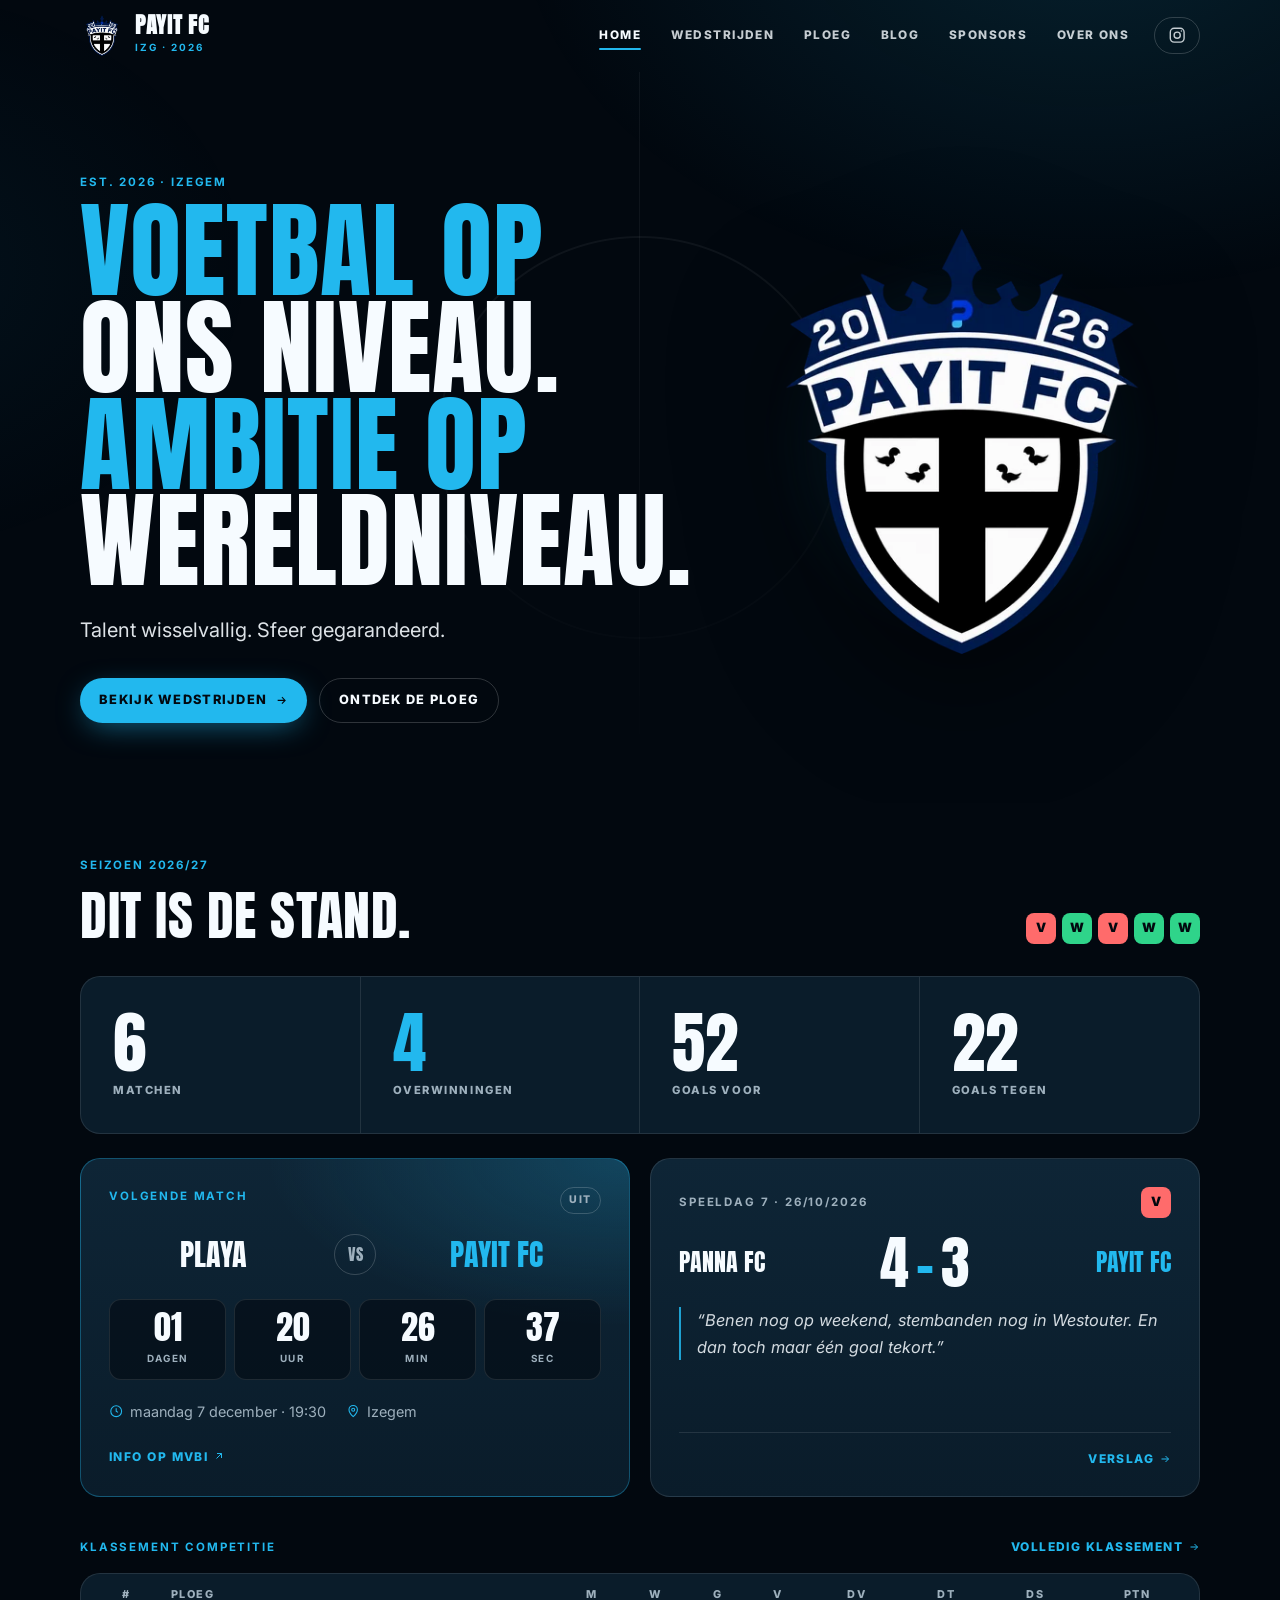
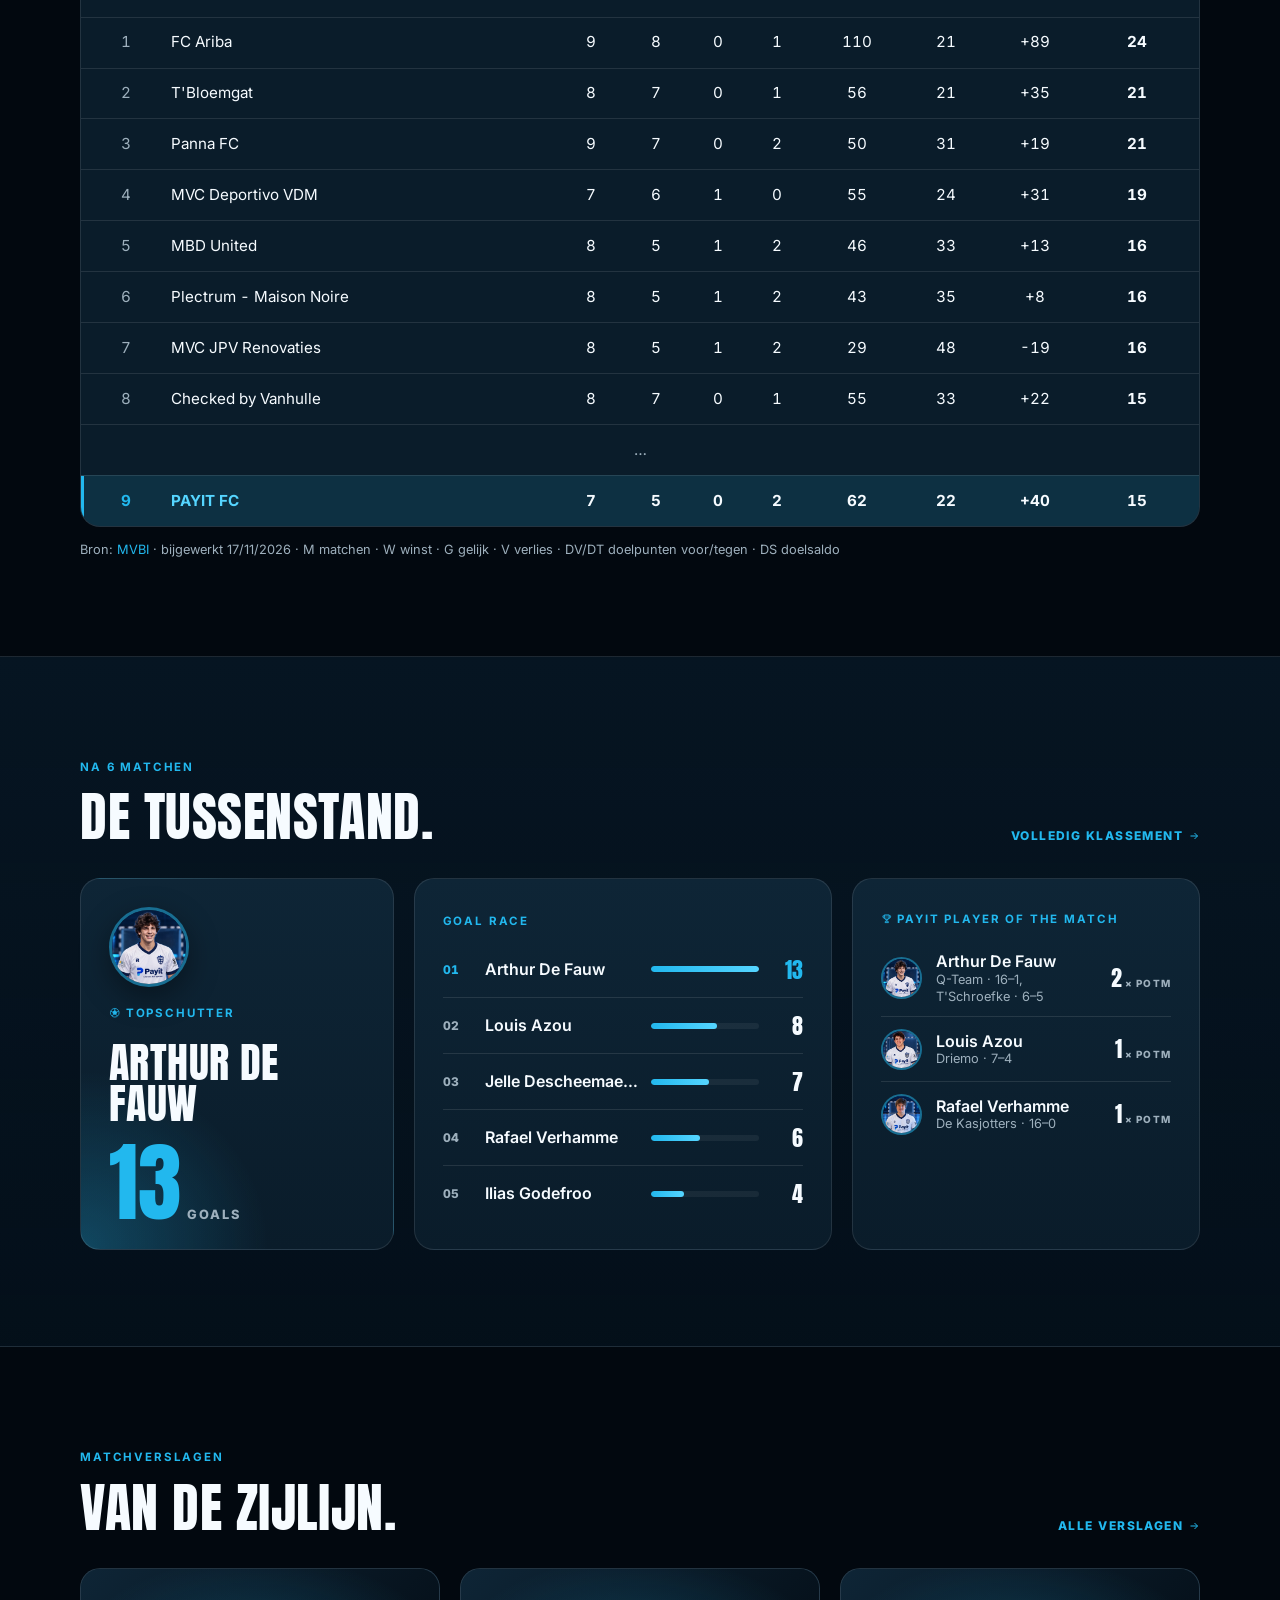
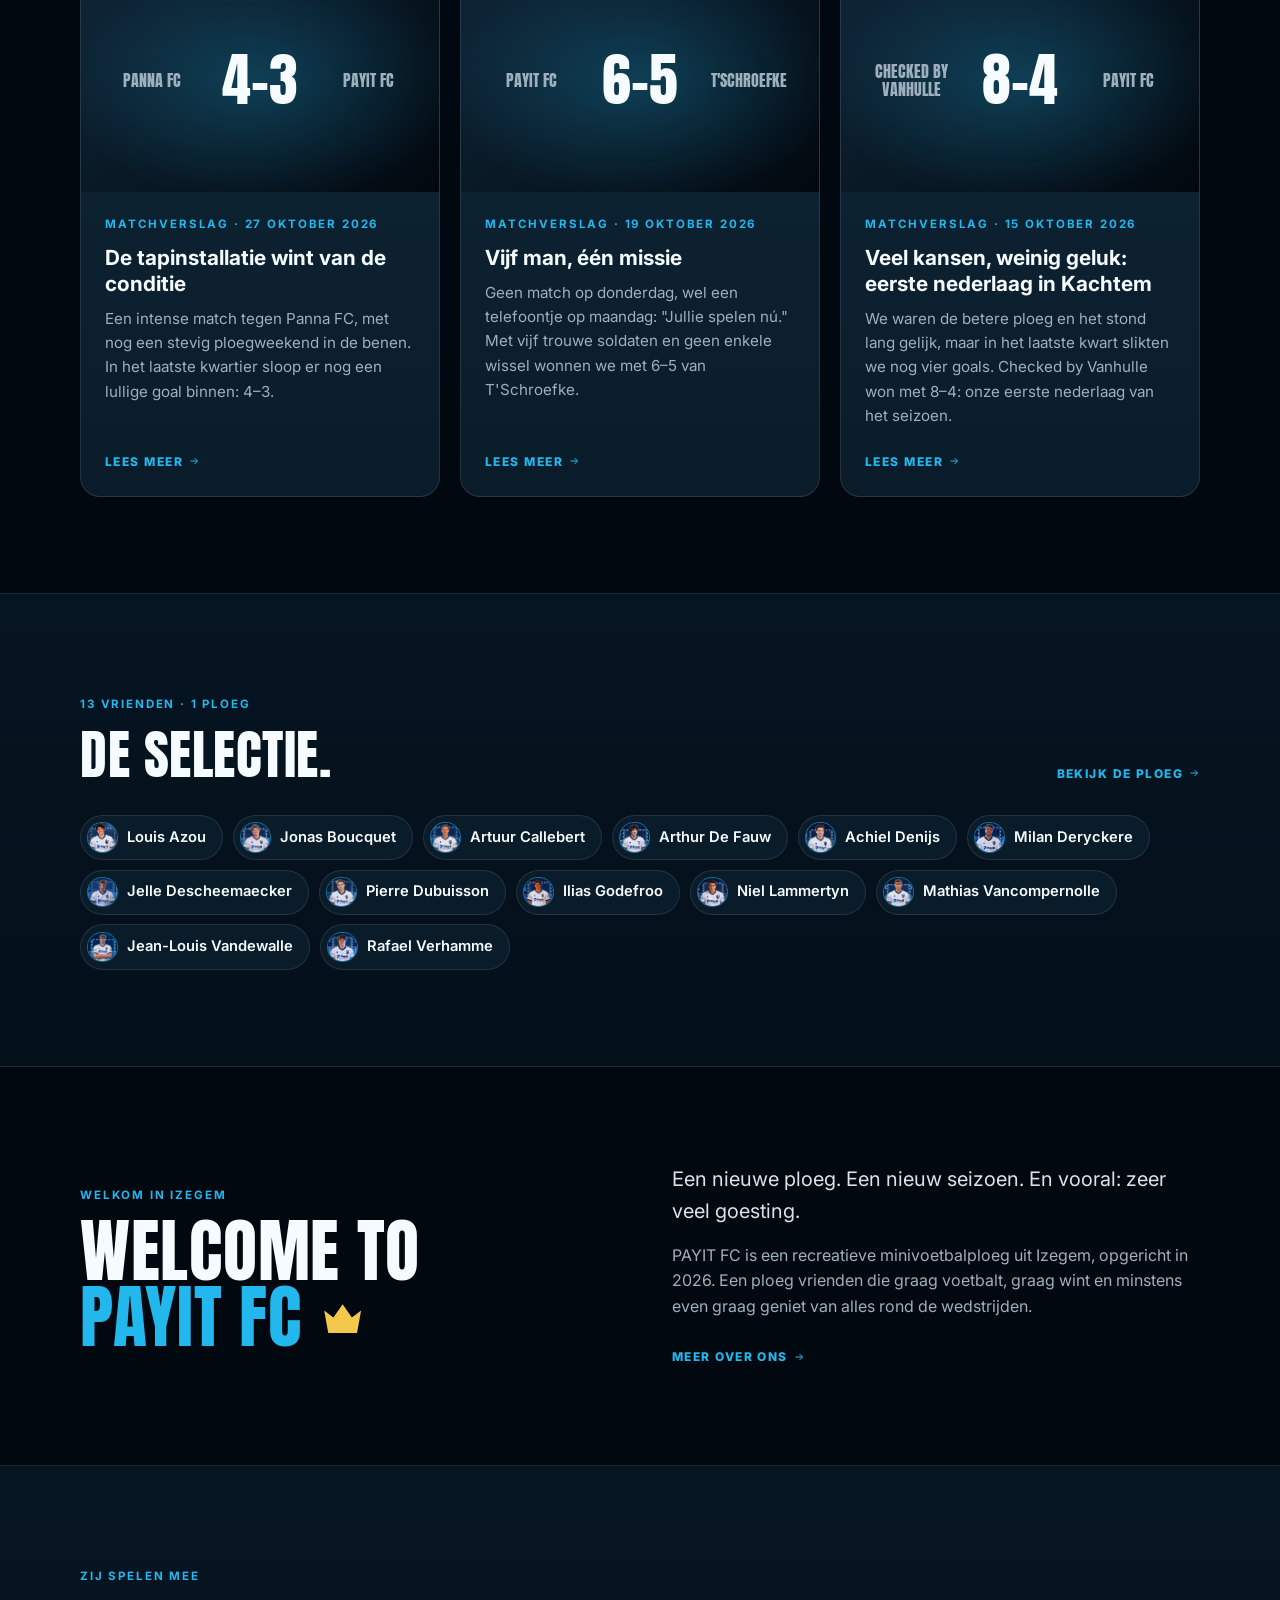
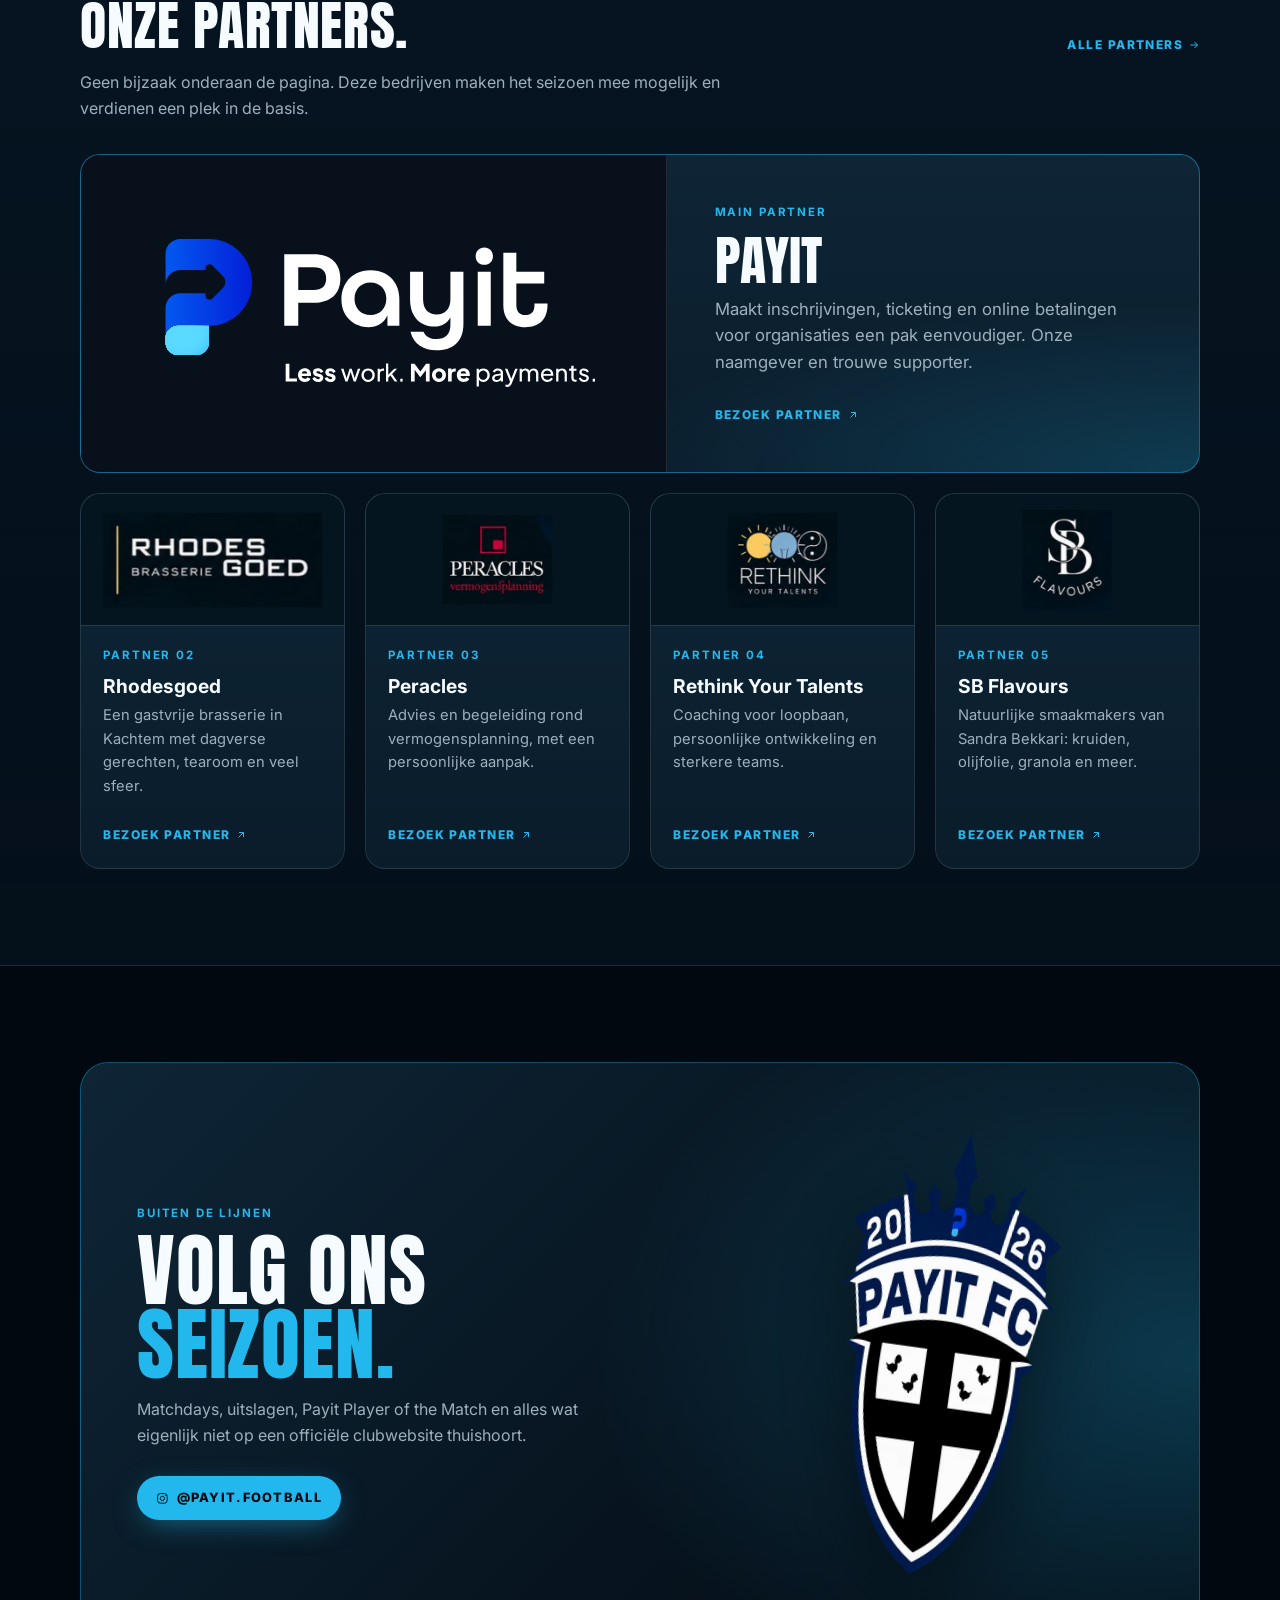
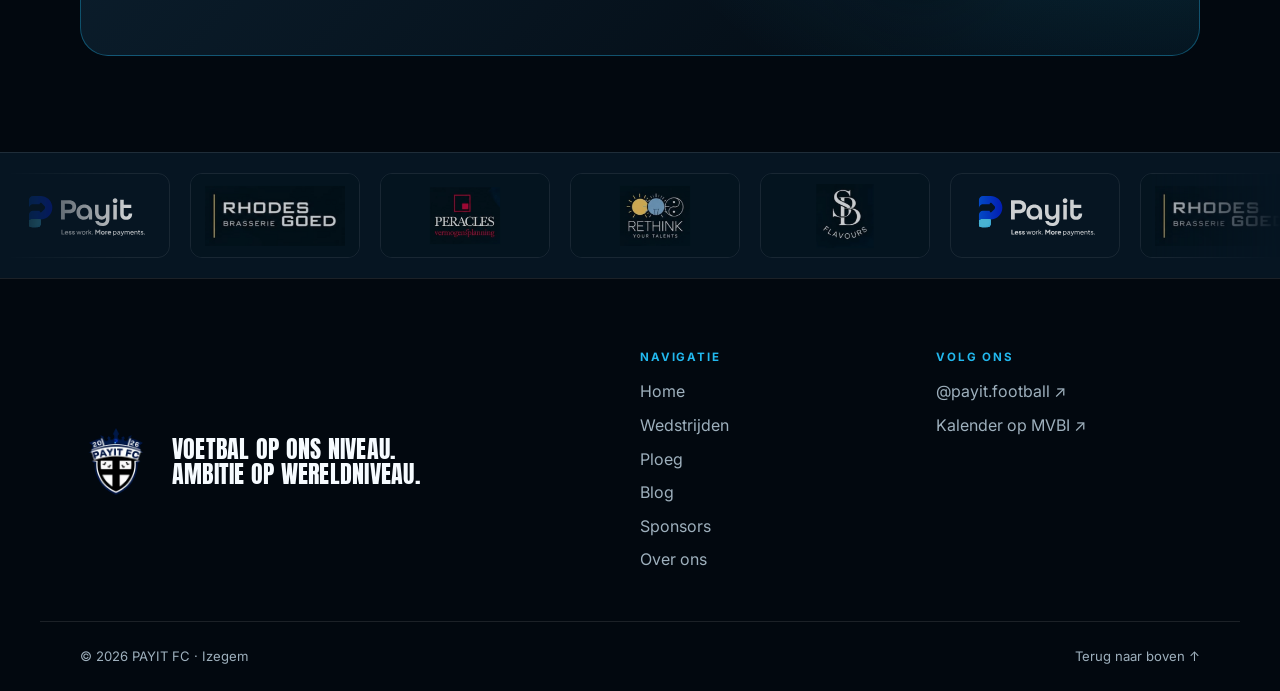
==== index.html @ dbe13efc "Klassement bijgewerkt van MVBI" ====
<!doctype html>
<html lang="nl-BE">
<head>
  <meta charset="utf-8">
  <!-- Automatisch gegenereerd door scripts/build.mjs — niet met de hand aanpassen. -->
  <meta name="viewport" content="width=device-width, initial-scale=1, viewport-fit=cover">
  <title>PAYIT FC · Minivoetbal Izegem</title>
  <meta name="description" content="PAYIT FC is een recreatieve minivoetbalploeg uit Izegem, opgericht in 2026. Bekijk de uitslagen, het klassement, de topschutters en de matchverslagen van seizoen 2026/27.">
  <link rel="canonical" href="https://payitfc.be/">
  <meta name="theme-color" content="#02080f">
  <meta property="og:site_name" content="PAYIT FC">
  <meta property="og:locale" content="nl_BE">
  <meta property="og:type" content="website">
  <meta property="og:title" content="PAYIT FC · Minivoetbal Izegem">
  <meta property="og:description" content="PAYIT FC is een recreatieve minivoetbalploeg uit Izegem, opgericht in 2026. Bekijk de uitslagen, het klassement, de topschutters en de matchverslagen van seizoen 2026/27.">
  <meta property="og:url" content="https://payitfc.be/">
  <meta property="og:image" content="https://payitfc.be/images/og-payit-fc.jpg">
  <meta property="og:image:width" content="1200">
  <meta property="og:image:height" content="630">
  <meta name="twitter:card" content="summary_large_image">
  <link rel="icon" href="images/favicon.svg" type="image/svg+xml">
  <link rel="apple-touch-icon" href="images/apple-touch-icon.png">
  <link rel="preload" as="image" href="images/crest-480.webp" imagesrcset="images/crest-480.webp 480w, images/crest-960.webp 960w" imagesizes="(max-width: 900px) 260px, 460px" fetchpriority="high">
  <link rel="preconnect" href="https://fonts.googleapis.com">
  <link rel="preconnect" href="https://fonts.gstatic.com" crossorigin>
  <link href="https://fonts.googleapis.com/css2?family=Anton&family=Inter:wght@400;600;700;800;900&display=swap" rel="stylesheet">
  <link rel="stylesheet" href="css/style.css">
  <script>if("IntersectionObserver" in window){document.documentElement.classList.add("js");setTimeout(function(){if(!window.PAYIT_RENDER)document.documentElement.classList.remove("js")},3000)}</script>
  <script type="application/ld+json">{"@context":"https://schema.org","@type":"SportsTeam","@id":"https://payitfc.be/#team","name":"PAYIT FC","sport":"Minivoetbal","url":"https://payitfc.be/","logo":"https://payitfc.be/images/crest-960.webp","image":"https://payitfc.be/images/og-payit-fc.jpg","description":"Recreatieve minivoetbalploeg uit Izegem, opgericht in 2026.","foundingDate":"2026","slogan":"Voetbal op ons niveau. Ambitie op wereldniveau.","location":{"@type":"Place","address":{"@type":"PostalAddress","addressLocality":"Izegem","addressRegion":"West-Vlaanderen","addressCountry":"BE"}},"sameAs":["https://www.instagram.com/payit.football/"],"sponsor":[{"@type":"Organization","name":"Payit","url":"https://www.payit.be/nl"},{"@type":"Organization","name":"Rhodesgoed","url":"https://www.rhodesgoed.be/home/"},{"@type":"Organization","name":"Peracles","url":"http://www.peracles.be/"},{"@type":"Organization","name":"Rethink Your Talents","url":"https://www.rethinkyourtalents.be/"},{"@type":"Organization","name":"SB Flavours","url":"https://www.sb-flavours.com/"}],"athlete":[{"@type":"Person","name":"Louis Azou"},{"@type":"Person","name":"Jonas Boucquet"},{"@type":"Person","name":"Artuur Callebert"},{"@type":"Person","name":"Arthur De Fauw"},{"@type":"Person","name":"Achiel Denijs"},{"@type":"Person","name":"Milan Deryckere"},{"@type":"Person","name":"Jelle Descheemaecker"},{"@type":"Person","name":"Pierre Dubuisson"},{"@type":"Person","name":"Ilias Godefroo"},{"@type":"Person","name":"Niel Lammertyn"},{"@type":"Person","name":"Mathias Vancompernolle"},{"@type":"Person","name":"Jean-Louis Vandewalle"},{"@type":"Person","name":"Rafael Verhamme"}]}</script>
  <script type="application/ld+json">{"@context":"https://schema.org","@type":"WebSite","name":"PAYIT FC","url":"https://payitfc.be/","inLanguage":"nl-BE"}</script>
</head>
<body data-page="home">
<a class="skip" href="#main">Naar inhoud</a>
    <header class="site-header" id="top">
      <div class="wrap header-inner">
        <a class="brand" href="index.html" aria-label="PAYIT FC home">
          <img src="images/crest-160.webp" alt="" width="44" height="44">
          <span><strong>PAYIT FC</strong><small>IZG · 2026</small></span>
        </a>
        <nav class="main-nav" id="main-nav" aria-label="Hoofdmenu">
          <a href="index.html" aria-current="page">Home</a><a href="wedstrijden.html">Wedstrijden</a><a href="ploeg.html">Ploeg</a><a href="blog.html">Blog</a><a href="sponsors.html">Sponsors</a><a href="over-ons.html">Over ons</a>
          <a class="nav-ig" href="https://www.instagram.com/payit.football/" target="_blank" rel="noopener"><svg viewBox="0 0 24 24" fill="none" stroke="currentColor" stroke-width="1.8" aria-hidden="true"><rect x="3" y="3" width="18" height="18" rx="5"/><circle cx="12" cy="12" r="4"/><circle cx="17.5" cy="6.5" r="1" fill="currentColor" stroke="none"/></svg><span>Instagram</span></a>
        </nav>
        <button class="menu-btn" aria-expanded="false" aria-controls="main-nav" aria-label="Menu"><span></span><span></span></button>
      </div>
    </header>
  <main id="main" data-stempel="16bk1gq">
      <section class="hero">
        <div class="wrap hero-grid">
          <div class="hero-copy">
            <p class="kicker">Est. 2026 · Izegem</p>
            <h1 class="display hero-title">
              <span class="accent">Voetbal op</span>
              <span>ons niveau.</span>
              <span class="accent">Ambitie op</span>
              <span>wereldniveau.</span>
            </h1>
            <p class="lead">Talent wisselvallig. Sfeer gegarandeerd.</p>
            <div class="btn-row">
              <a class="btn btn-primary" href="wedstrijden.html">Bekijk wedstrijden <svg viewBox="0 0 24 24" fill="none" stroke="currentColor" stroke-width="2" aria-hidden="true"><path d="M5 12h14M13 6l6 6-6 6"/></svg></a>
              <a class="btn btn-ghost" href="ploeg.html">Ontdek de ploeg</a>
            </div>
          </div>
          <div class="hero-crest"><img src="images/crest-480.webp" srcset="images/crest-480.webp 480w, images/crest-960.webp 960w" sizes="(max-width: 900px) 260px, 460px" alt="PAYIT FC wapen" width="480" height="480" fetchpriority="high"></div>
        </div>
      </section>

      <section class="section tight">
        <div class="wrap">

    <div class="section-head">
      <div><p class="kicker">Seizoen 2026/27</p><h2 class="display">Dit is de stand.</h2></div><div class="form" aria-label="Vorm laatste matchen"><span class="badge badge-V" title="Panna FC 3–4">V</span><span class="badge badge-W" title="T&#39;Schroefke 6–5">W</span><span class="badge badge-V" title="Checked by Vanhulle 4–8">V</span><span class="badge badge-W" title="De Kasjotters 16–0">W</span><span class="badge badge-W" title="Driemo 7–4">W</span></div>
    </div>

    <div class="stat-band">
      <div><b data-count="6">6</b><span>Matchen</span></div>
      <div><b data-count="4">4</b><span>Overwinningen</span></div>
      <div><b data-count="52">52</b><span>Goals voor</span></div>
      <div><b data-count="22">22</b><span>Goals tegen</span></div>
    </div>
          <div class="grid-2 mt">

      <div class="card next-card">
        <div class="next-top"><p class="kicker">Volgende match</p><span class="tag">Uit</span></div>
        <div class="versus">
          <div class="team"><span class="">Lagaar Gworks</span></div>
          <div class="vs">VS</div>
          <div class="team"><span class="us">PAYIT FC</span></div>
        </div>
        <div class="countdown" data-target="2026-11-18T18:00:00.000Z" aria-live="off">
          <div><b data-u="d">–</b><small>dagen</small></div>
          <div><b data-u="h">–</b><small>uur</small></div>
          <div><b data-u="m">–</b><small>min</small></div>
          <div><b data-u="s">–</b><small>sec</small></div>
        </div>
        <div class="meta">
          <span><svg viewBox="0 0 24 24" fill="none" stroke="currentColor" stroke-width="1.8" aria-hidden="true"><circle cx="12" cy="12" r="9"/><path d="M12 7v5l3 2"/></svg>woensdag 18 november · 19:00</span>
          <span><svg viewBox="0 0 24 24" fill="none" stroke="currentColor" stroke-width="1.8" aria-hidden="true"><path d="M12 21s-7-6.2-7-11.5A7 7 0 0 1 19 9.5C19 14.8 12 21 12 21z"/><circle cx="12" cy="9.5" r="2.5"/></svg>Kachtem</span>
        </div>
        <a class="link-arrow" href="https://www.mvbi.be/lagaar-gworks-payit-fc" target="_blank" rel="noopener">Info op MVBI <svg viewBox="0 0 24 24" fill="none" stroke="currentColor" stroke-width="2" aria-hidden="true"><path d="M7 17 17 7M8 7h9v9"/></svg></a>
      </div>

      <article class="card result-card ">
        <div class="result-top">
          <span class="kicker">Speeldag 7 · 26/10/2026</span>
          <span class="badge badge-V" title="Verlies">V</span>
        </div>
        <div class="scoreline">
          <span class="team"><span class="">Panna FC</span></span>
          <span class="score">4<i>–</i>3</span>
          <span class="team"><span class="us">PAYIT FC</span></span>
        </div>
        <p class="quote">“Benen nog op weekend, stembanden nog in Westouter. En dan toch maar één goal tekort.”</p>

        <div class="result-foot">
          <span></span>
          <a class="link-arrow" href="blog-speeldag-7-panna-fc.html">Verslag <svg viewBox="0 0 24 24" fill="none" stroke="currentColor" stroke-width="2" aria-hidden="true"><path d="M5 12h14M13 6l6 6-6 6"/></svg></a>
        </div>
      </article>
          </div>
          <div class="mt home-stand">
            <div class="section-head sm"><p class="kicker">Klassement Competitie</p><a class="link-arrow" href="wedstrijden.html#stand">Volledig klassement <svg viewBox="0 0 24 24" fill="none" stroke="currentColor" stroke-width="2" aria-hidden="true"><path d="M5 12h14M13 6l6 6-6 6"/></svg></a></div>

      <div class="table-wrap">
        <table class="standings">
          <thead><tr><th>#</th><th class="l">Ploeg</th><th title="Matchen">M</th><th title="Winst">W</th><th title="Gelijk">G</th><th title="Verlies">V</th><th class="hide-sm" title="Doelpunten voor">DV</th><th class="hide-sm" title="Doelpunten tegen">DT</th><th title="Doelsaldo">DS</th><th>Ptn</th></tr></thead>
          <tbody><tr class=""><td>1</td><td class="l">FC Ariba</td><td>9</td><td>8</td><td>0</td><td>1</td><td class="hide-sm">110</td><td class="hide-sm">21</td><td>+89</td><td><b>24</b></td></tr><tr class=""><td>2</td><td class="l">T&#39;Bloemgat</td><td>8</td><td>7</td><td>0</td><td>1</td><td class="hide-sm">56</td><td class="hide-sm">21</td><td>+35</td><td><b>21</b></td></tr><tr class=""><td>3</td><td class="l">Panna FC</td><td>9</td><td>7</td><td>0</td><td>2</td><td class="hide-sm">50</td><td class="hide-sm">31</td><td>+19</td><td><b>21</b></td></tr><tr class=""><td>4</td><td class="l">MVC Deportivo VDM</td><td>7</td><td>6</td><td>1</td><td>0</td><td class="hide-sm">55</td><td class="hide-sm">24</td><td>+31</td><td><b>19</b></td></tr><tr class=""><td>5</td><td class="l">MBD United</td><td>8</td><td>5</td><td>1</td><td>2</td><td class="hide-sm">46</td><td class="hide-sm">33</td><td>+13</td><td><b>16</b></td></tr><tr class=""><td>6</td><td class="l">Plectrum - Maison Noire</td><td>8</td><td>5</td><td>1</td><td>2</td><td class="hide-sm">43</td><td class="hide-sm">35</td><td>+8</td><td><b>16</b></td></tr><tr class=""><td>7</td><td class="l">MVC JPV Renovaties</td><td>8</td><td>5</td><td>1</td><td>2</td><td class="hide-sm">29</td><td class="hide-sm">48</td><td>-19</td><td><b>16</b></td></tr><tr class=""><td>8</td><td class="l">Checked by Vanhulle</td><td>8</td><td>7</td><td>0</td><td>1</td><td class="hide-sm">55</td><td class="hide-sm">33</td><td>+22</td><td><b>15</b></td></tr><tr><td colspan="10" class="muted">…</td></tr><tr class="us"><td>9</td><td class="l">PAYIT FC</td><td>7</td><td>5</td><td>0</td><td>2</td><td class="hide-sm">62</td><td class="hide-sm">22</td><td>+40</td><td><b>15</b></td></tr></tbody>
        </table>
      </div><p class="table-note">Bron: <a href="https://www.mvbi.be/klassement" target="_blank" rel="noopener">MVBI</a> · bijgewerkt 17/11/2026 · M matchen · W winst · G gelijk · V verlies · DV/DT doelpunten voor/tegen · DS doelsaldo</p>
          </div>
        </div>
      </section>

      <section class="section alt">
        <div class="wrap">

    <div class="section-head">
      <div><p class="kicker">Na 6 matchen</p><h2 class="display">De tussenstand.</h2></div><a class="link-arrow" href="ploeg.html#topschutters">Volledig klassement <svg viewBox="0 0 24 24" fill="none" stroke="currentColor" stroke-width="2" aria-hidden="true"><path d="M5 12h14M13 6l6 6-6 6"/></svg></a>
    </div>
          <div class="grid-leader">

            <div class="card leader-card">
              <div class="leader-avatars"><img class="avatar lg" src="images/spelers/arthur-de-fauw.webp" alt="" width="96" height="96" loading="lazy"></div>
              <p class="kicker"><svg viewBox="0 0 24 24" fill="none" stroke="currentColor" stroke-width="1.6" aria-hidden="true"><circle cx="12" cy="12" r="9"/><path d="M12 7.5l4 2.9-1.5 4.7h-5L8 10.4z" fill="currentColor"/><path d="M12 3v4.5M16 10.4l4.3-1.4M14.5 15.1l2.7 3.7M9.5 15.1l-2.7 3.7M8 10.4 3.7 9"/></svg> Topschutter</p>
              <h3 class="display">Arthur De Fauw</h3>
              <p class="big-num">13<small>goals</small></p>
            </div>
            <div class="card"><p class="kicker">Goal race</p><ol class="rank-list">
      <li class="top">
        <span class="rank">01</span>
        <span class="name">Arthur De Fauw</span>
        <span class="bar"><i style="width:100%"></i></span>
        <b>13</b>
      </li>
      <li class="">
        <span class="rank">02</span>
        <span class="name">Louis Azou</span>
        <span class="bar"><i style="width:61.53846153846154%"></i></span>
        <b>8</b>
      </li>
      <li class="">
        <span class="rank">03</span>
        <span class="name">Jelle Descheemaecker</span>
        <span class="bar"><i style="width:53.84615384615385%"></i></span>
        <b>7</b>
      </li>
      <li class="">
        <span class="rank">04</span>
        <span class="name">Rafael Verhamme</span>
        <span class="bar"><i style="width:46.15384615384615%"></i></span>
        <b>6</b>
      </li>
      <li class="">
        <span class="rank">05</span>
        <span class="name">Ilias Godefroo</span>
        <span class="bar"><i style="width:30.76923076923077%"></i></span>
        <b>4</b>
      </li></ol></div>
            <div class="card"><p class="kicker"><svg viewBox="0 0 24 24" fill="none" stroke="currentColor" stroke-width="1.8" stroke-linejoin="round" aria-hidden="true"><path d="M7 4h10v5a5 5 0 0 1-10 0V4z" fill="currentColor" fill-opacity=".25"/><path d="M7 6H4v1.5A3.5 3.5 0 0 0 7.5 11M17 6h3v1.5a3.5 3.5 0 0 1-3.5 3.5M12 14v3M8.5 20h7l-.8-3H9.3z"/></svg> Payit Player of the Match</p><ul class="crown-list">
      <li>
        <img class="avatar md" src="images/spelers/arthur-de-fauw.webp" alt="" width="96" height="96" loading="lazy">
        <span class="name">Arthur De Fauw<small>Q-Team · 16–1, T&#39;Schroefke · 6–5</small></span>
        <b>2<small>× POTM</small></b>
      </li>
      <li>
        <img class="avatar md" src="images/spelers/louis-azou.webp" alt="" width="96" height="96" loading="lazy">
        <span class="name">Louis Azou<small>Driemo · 7–4</small></span>
        <b>1<small>× POTM</small></b>
      </li>
      <li>
        <img class="avatar md" src="images/spelers/rafael-verhamme.webp" alt="" width="96" height="96" loading="lazy">
        <span class="name">Rafael Verhamme<small>De Kasjotters · 16–0</small></span>
        <b>1<small>× POTM</small></b>
      </li></ul></div>
          </div>
        </div>
      </section>

      <section class="section">
        <div class="wrap">

    <div class="section-head">
      <div><p class="kicker">Matchverslagen</p><h2 class="display">Van de zijlijn.</h2></div><a class="link-arrow" href="blog.html">Alle verslagen <svg viewBox="0 0 24 24" fill="none" stroke="currentColor" stroke-width="2" aria-hidden="true"><path d="M5 12h14M13 6l6 6-6 6"/></svg></a>
    </div>
          <div class="grid-3">
      <article class="card post-card ">
        <a href="blog-speeldag-7-panna-fc.html" class="post-link">
          <div class="post-media">
            <div class="post-score"><span>Panna FC</span><b>4–3</b><span>PAYIT FC</span></div>
          </div>
          <div class="post-body">
            <p class="kicker">Matchverslag · 27 oktober 2026</p>
            <h3>De tapinstallatie wint van de conditie</h3>
            <p class="muted">Een intense match tegen Panna FC, met nog een stevig ploegweekend in de benen. In het laatste kwartier sloop er nog een lullige goal binnen: 4–3.</p>
            <span class="link-arrow">Lees meer <svg viewBox="0 0 24 24" fill="none" stroke="currentColor" stroke-width="2" aria-hidden="true"><path d="M5 12h14M13 6l6 6-6 6"/></svg></span>
          </div>
        </a>
      </article>
      <article class="card post-card ">
        <a href="blog-speeldag-6-tschroefke.html" class="post-link">
          <div class="post-media">
            <div class="post-score"><span>PAYIT FC</span><b>6–5</b><span>T&#39;Schroefke</span></div>
          </div>
          <div class="post-body">
            <p class="kicker">Matchverslag · 19 oktober 2026</p>
            <h3>Vijf man, één missie</h3>
            <p class="muted">Geen match op donderdag, wel een telefoontje op maandag: &quot;Jullie spelen nú.&quot; Met vijf trouwe soldaten en geen enkele wissel wonnen we met 6–5 van T&#39;Schroefke.</p>
            <span class="link-arrow">Lees meer <svg viewBox="0 0 24 24" fill="none" stroke="currentColor" stroke-width="2" aria-hidden="true"><path d="M5 12h14M13 6l6 6-6 6"/></svg></span>
          </div>
        </a>
      </article>
      <article class="card post-card ">
        <a href="blog-speeldag-5-checked-by-vanhulle.html" class="post-link">
          <div class="post-media">
            <div class="post-score"><span>Checked by Vanhulle</span><b>8–4</b><span>PAYIT FC</span></div>
          </div>
          <div class="post-body">
            <p class="kicker">Matchverslag · 15 oktober 2026</p>
            <h3>Veel kansen, weinig geluk: eerste nederlaag in Kachtem</h3>
            <p class="muted">We waren de betere ploeg en het stond lang gelijk, maar in het laatste kwart slikten we nog vier goals. Checked by Vanhulle won met 8–4: onze eerste nederlaag van het seizoen.</p>
            <span class="link-arrow">Lees meer <svg viewBox="0 0 24 24" fill="none" stroke="currentColor" stroke-width="2" aria-hidden="true"><path d="M5 12h14M13 6l6 6-6 6"/></svg></span>
          </div>
        </a>
      </article></div>
        </div>
      </section>

      <section class="section alt">
        <div class="wrap">

    <div class="section-head">
      <div><p class="kicker">13 vrienden · 1 ploeg</p><h2 class="display">De selectie.</h2></div><a class="link-arrow" href="ploeg.html">Bekijk de ploeg <svg viewBox="0 0 24 24" fill="none" stroke="currentColor" stroke-width="2" aria-hidden="true"><path d="M5 12h14M13 6l6 6-6 6"/></svg></a>
    </div>
          <div class="squad-strip"><a href="ploeg.html#louis-azou" class="chip"><img class="avatar sm" src="images/spelers/louis-azou.webp" alt="" width="96" height="96" loading="lazy">Louis Azou</a><a href="ploeg.html#jonas-boucquet" class="chip"><img class="avatar sm" src="images/spelers/jonas-boucquet.webp" alt="" width="96" height="96" loading="lazy">Jonas Boucquet</a><a href="ploeg.html#artuur-callebert" class="chip"><img class="avatar sm" src="images/spelers/artuur-callebert.webp" alt="" width="96" height="96" loading="lazy">Artuur Callebert</a><a href="ploeg.html#arthur-de-fauw" class="chip"><img class="avatar sm" src="images/spelers/arthur-de-fauw.webp" alt="" width="96" height="96" loading="lazy">Arthur De Fauw</a><a href="ploeg.html#achiel-denijs" class="chip"><img class="avatar sm" src="images/spelers/achiel-denijs.webp" alt="" width="96" height="96" loading="lazy">Achiel Denijs</a><a href="ploeg.html#milan-deryckere" class="chip"><img class="avatar sm" src="images/spelers/milan-deryckere-sport-v3.webp" alt="" width="96" height="96" loading="lazy">Milan Deryckere</a><a href="ploeg.html#jelle-descheemaecker" class="chip"><img class="avatar sm" src="images/spelers/jelle-descheemaecker.webp" alt="" width="96" height="96" loading="lazy">Jelle Descheemaecker</a><a href="ploeg.html#pierre-dubuisson" class="chip"><img class="avatar sm" src="images/spelers/pierre-dubuisson.webp" alt="" width="96" height="96" loading="lazy">Pierre Dubuisson</a><a href="ploeg.html#ilias-godefroo" class="chip"><img class="avatar sm" src="images/spelers/ilias-godefroo.webp" alt="" width="96" height="96" loading="lazy">Ilias Godefroo</a><a href="ploeg.html#niel-lammertyn" class="chip"><img class="avatar sm" src="images/spelers/niel-lammertyn.webp" alt="" width="96" height="96" loading="lazy">Niel Lammertyn</a><a href="ploeg.html#mathias-vancompernolle" class="chip"><img class="avatar sm" src="images/spelers/mathias-vancompernolle.webp" alt="" width="96" height="96" loading="lazy">Mathias Vancompernolle</a><a href="ploeg.html#jean-louis-vandewalle" class="chip"><img class="avatar sm" src="images/spelers/jean-louis-vandewalle.webp" alt="" width="96" height="96" loading="lazy">Jean-Louis Vandewalle</a><a href="ploeg.html#rafael-verhamme" class="chip"><img class="avatar sm" src="images/spelers/rafael-verhamme.webp" alt="" width="96" height="96" loading="lazy">Rafael Verhamme</a></div>
        </div>
      </section>

      <section class="section">
        <div class="wrap about-teaser">
          <div>
            <p class="kicker">Welkom in Izegem</p>
            <h2 class="display">Welcome to<br><span class="accent">PAYIT FC</span> <span class="crown-inline"><svg viewBox="0 0 24 24" fill="currentColor" aria-hidden="true"><path d="M3 8l4.5 3.5L12 5l4.5 6.5L21 8l-2 11H5L3 8z"/></svg></span></h2>
          </div>
          <div>
            <p class="lead">Een nieuwe ploeg. Een nieuw seizoen. En vooral: zeer veel goesting.</p>
            <p class="muted">PAYIT FC is een recreatieve minivoetbalploeg uit Izegem, opgericht in 2026. Een ploeg vrienden die graag voetbalt, graag wint en minstens even graag geniet van alles rond de wedstrijden.</p>
            <a class="link-arrow" href="over-ons.html">Meer over ons <svg viewBox="0 0 24 24" fill="none" stroke="currentColor" stroke-width="2" aria-hidden="true"><path d="M5 12h14M13 6l6 6-6 6"/></svg></a>
          </div>
        </div>
      </section>

      <section class="section alt">
        <div class="wrap">

    <div class="section-head">
      <div><p class="kicker">Zij spelen mee</p><h2 class="display">Onze partners.</h2></div><a class="link-arrow" href="sponsors.html">Alle partners <svg viewBox="0 0 24 24" fill="none" stroke="currentColor" stroke-width="2" aria-hidden="true"><path d="M5 12h14M13 6l6 6-6 6"/></svg></a>
    </div>
          <p class="muted section-sub">Geen bijzaak onderaan de pagina. Deze bedrijven maken het seizoen mee mogelijk en verdienen een plek in de basis.</p>
          <div class="sponsor-grid">
      <a class="card sponsor-card main" href="https://www.payit.be/nl" target="_blank" rel="noopener">
        <div class="sponsor-logo"><img src="images/sponsor-payit.svg" alt="Payit" loading="lazy"></div>
        <div class="sponsor-body">
          <p class="kicker">Main partner</p>
          <h3>Payit</h3>
          <p class="muted">Maakt inschrijvingen, ticketing en online betalingen voor organisaties een pak eenvoudiger. Onze naamgever en trouwe supporter.</p>
          <span class="link-arrow">Bezoek partner <svg viewBox="0 0 24 24" fill="none" stroke="currentColor" stroke-width="2" aria-hidden="true"><path d="M7 17 17 7M8 7h9v9"/></svg></span>
        </div>
      </a>
      <a class="card sponsor-card " href="https://www.rhodesgoed.be/home/" target="_blank" rel="noopener">
        <div class="sponsor-logo"><img src="images/sponsor-rhodesgoed-refined.png" alt="Rhodesgoed" loading="lazy"></div>
        <div class="sponsor-body">
          <p class="kicker">Partner 02</p>
          <h3>Rhodesgoed</h3>
          <p class="muted">Een gastvrije brasserie in Kachtem met dagverse gerechten, tearoom en veel sfeer.</p>
          <span class="link-arrow">Bezoek partner <svg viewBox="0 0 24 24" fill="none" stroke="currentColor" stroke-width="2" aria-hidden="true"><path d="M7 17 17 7M8 7h9v9"/></svg></span>
        </div>
      </a>
      <a class="card sponsor-card " href="http://www.peracles.be/" target="_blank" rel="noopener">
        <div class="sponsor-logo"><img src="images/sponsor-peracles-refined.png" alt="Peracles" loading="lazy"></div>
        <div class="sponsor-body">
          <p class="kicker">Partner 03</p>
          <h3>Peracles</h3>
          <p class="muted">Advies en begeleiding rond vermogensplanning, met een persoonlijke aanpak.</p>
          <span class="link-arrow">Bezoek partner <svg viewBox="0 0 24 24" fill="none" stroke="currentColor" stroke-width="2" aria-hidden="true"><path d="M7 17 17 7M8 7h9v9"/></svg></span>
        </div>
      </a>
      <a class="card sponsor-card " href="https://www.rethinkyourtalents.be/" target="_blank" rel="noopener">
        <div class="sponsor-logo"><img src="images/sponsor-rethink-refined.png" alt="Rethink Your Talents" loading="lazy"></div>
        <div class="sponsor-body">
          <p class="kicker">Partner 04</p>
          <h3>Rethink Your Talents</h3>
          <p class="muted">Coaching voor loopbaan, persoonlijke ontwikkeling en sterkere teams.</p>
          <span class="link-arrow">Bezoek partner <svg viewBox="0 0 24 24" fill="none" stroke="currentColor" stroke-width="2" aria-hidden="true"><path d="M7 17 17 7M8 7h9v9"/></svg></span>
        </div>
      </a>
      <a class="card sponsor-card " href="https://www.sb-flavours.com/" target="_blank" rel="noopener">
        <div class="sponsor-logo"><img src="images/sponsor-sbflavours-refined.png" alt="SB Flavours" loading="lazy"></div>
        <div class="sponsor-body">
          <p class="kicker">Partner 05</p>
          <h3>SB Flavours</h3>
          <p class="muted">Natuurlijke smaakmakers van Sandra Bekkari: kruiden, olijfolie, granola en meer.</p>
          <span class="link-arrow">Bezoek partner <svg viewBox="0 0 24 24" fill="none" stroke="currentColor" stroke-width="2" aria-hidden="true"><path d="M7 17 17 7M8 7h9v9"/></svg></span>
        </div>
      </a></div>
        </div>
      </section>

    <section class="section">
      <div class="wrap">
        <div class="ig-cta">
          <div>
            <p class="kicker">Buiten de lijnen</p>
            <h2 class="display">Volg ons<br><span class="accent">seizoen.</span></h2>
            <p class="muted">Matchdays, uitslagen, Payit Player of the Match en alles wat eigenlijk niet op een officiële clubwebsite thuishoort.</p>
            <a class="btn btn-primary" href="https://www.instagram.com/payit.football/" target="_blank" rel="noopener"><svg viewBox="0 0 24 24" fill="none" stroke="currentColor" stroke-width="1.8" aria-hidden="true"><rect x="3" y="3" width="18" height="18" rx="5"/><circle cx="12" cy="12" r="4"/><circle cx="17.5" cy="6.5" r="1" fill="currentColor" stroke="none"/></svg> @payit.football</a>
          </div>
          <img src="images/crest-480.webp" alt="" width="480" height="480" loading="lazy">
        </div>
      </div>
    </section>
  </main>
<section class="sponsor-strip" aria-label="Onze partners">
      <div class="marquee"><div class="marquee-track">
        <a href="https://www.payit.be/nl" target="_blank" rel="noopener" ><img src="images/sponsor-payit.svg" alt="Payit" loading="lazy"></a><a href="https://www.rhodesgoed.be/home/" target="_blank" rel="noopener" ><img src="images/sponsor-rhodesgoed-refined.png" alt="Rhodesgoed" loading="lazy"></a><a href="http://www.peracles.be/" target="_blank" rel="noopener" ><img src="images/sponsor-peracles-refined.png" alt="Peracles" loading="lazy"></a><a href="https://www.rethinkyourtalents.be/" target="_blank" rel="noopener" ><img src="images/sponsor-rethink-refined.png" alt="Rethink Your Talents" loading="lazy"></a><a href="https://www.sb-flavours.com/" target="_blank" rel="noopener" ><img src="images/sponsor-sbflavours-refined.png" alt="SB Flavours" loading="lazy"></a><a href="https://www.payit.be/nl" target="_blank" rel="noopener" aria-hidden="true" tabindex="-1"><img src="images/sponsor-payit.svg" alt="Payit" loading="lazy"></a><a href="https://www.rhodesgoed.be/home/" target="_blank" rel="noopener" aria-hidden="true" tabindex="-1"><img src="images/sponsor-rhodesgoed-refined.png" alt="Rhodesgoed" loading="lazy"></a><a href="http://www.peracles.be/" target="_blank" rel="noopener" aria-hidden="true" tabindex="-1"><img src="images/sponsor-peracles-refined.png" alt="Peracles" loading="lazy"></a><a href="https://www.rethinkyourtalents.be/" target="_blank" rel="noopener" aria-hidden="true" tabindex="-1"><img src="images/sponsor-rethink-refined.png" alt="Rethink Your Talents" loading="lazy"></a><a href="https://www.sb-flavours.com/" target="_blank" rel="noopener" aria-hidden="true" tabindex="-1"><img src="images/sponsor-sbflavours-refined.png" alt="SB Flavours" loading="lazy"></a>
      </div></div>
    </section>
    <footer class="site-footer">
      <div class="wrap footer-grid">
        <div class="footer-brand">
          <img src="images/crest-160.webp" alt="PAYIT FC wapen" width="72" height="72" loading="lazy">
          <p class="display">Voetbal op ons niveau.<br>Ambitie op wereldniveau.</p>
        </div>
        <div>
          <h3>Navigatie</h3>
          <ul><li><a href="index.html">Home</a></li><li><a href="wedstrijden.html">Wedstrijden</a></li><li><a href="ploeg.html">Ploeg</a></li><li><a href="blog.html">Blog</a></li><li><a href="sponsors.html">Sponsors</a></li><li><a href="over-ons.html">Over ons</a></li></ul>
        </div>
        <div>
          <h3>Volg ons</h3>
          <ul>
            <li><a href="https://www.instagram.com/payit.football/" target="_blank" rel="noopener">@payit.football ↗</a></li>
            <li><a href="https://www.mvbi.be" target="_blank" rel="noopener">Kalender op MVBI ↗</a></li>

          </ul>
        </div>
      </div>
      <div class="wrap footer-base">
        <span>© 2026 PAYIT FC · Izegem</span>
        <a href="#top">Terug naar boven ↑</a>
      </div>
    </footer>
  <script src="js/data.js"></script>
  <script src="js/klassement.js"></script>
  <script src="js/app.js"></script>
  <!-- Bezoekersstatistieken (GoatCounter: geen cookies, geen persoonsgegevens) — dashboard: https://payitfc.goatcounter.com -->
  <script>window.goatcounter = { path: function () { return location.pathname + location.search; } };</script>
  <script data-goatcounter="https://payitfc.goatcounter.com/count" async src="//gc.zgo.at/count.js"></script>
</body>
</html>
---- css/style.css ----
/* PAYIT FC — huisstijl: diep navy + Payit-blauw */
:root {
  --ink: #02080f;
  --navy: #061522;
  --panel: #0a1c2a;
  --panel-2: #0e2536;
  --blue: #22b8ee;
  --bright: #55d5ff;
  --white: #f6fbff;
  --muted: #9eb0bd;
  --line: rgba(255, 255, 255, 0.1);
  --line-2: rgba(255, 255, 255, 0.18);
  --win: #2fd48a;
  --draw: #f2c94c;
  --loss: #ff6b6b;
  --radius: 1.25rem;
  --radius-sm: 0.75rem;
  --display: "Anton", "Arial Narrow", Impact, sans-serif;
  --body: "Inter", system-ui, -apple-system, "Segoe UI", sans-serif;
  --gutter: clamp(1rem, 4vw, 2.5rem);
  --header-h: 72px;
  --ease: cubic-bezier(0.22, 1, 0.36, 1);
}

*, *::before, *::after { box-sizing: border-box; }
html { scroll-behavior: smooth; scroll-padding-top: calc(var(--header-h) + 16px); -webkit-text-size-adjust: 100%; }
body {
  margin: 0;
  background: var(--ink);
  color: var(--white);
  font: 400 16px/1.6 var(--body);
  -webkit-font-smoothing: antialiased;
  overflow-x: hidden;
}
body::before { /* subtiele gloed bovenaan */
  content: ""; position: fixed; inset: 0; z-index: -1; pointer-events: none;
  background:
    radial-gradient(60rem 40rem at 85% -10%, rgba(34, 184, 238, 0.14), transparent 60%),
    radial-gradient(40rem 30rem at -10% 30%, rgba(34, 184, 238, 0.06), transparent 60%);
}
img { max-width: 100%; display: block; }
a { color: inherit; text-decoration: none; }
h1, h2, h3, h4 { margin: 0; line-height: 1.05; }
p { margin: 0 0 1em; }
p:last-child { margin-bottom: 0; }
svg { width: 1em; height: 1em; flex: none; }
:focus-visible { outline: 2px solid var(--bright); outline-offset: 3px; border-radius: 4px; }

.wrap { width: 100%; max-width: 1200px; margin: 0 auto; padding: 0 var(--gutter); }
.wrap.narrow { max-width: 780px; }
.display { font-family: var(--display); font-weight: 400; text-transform: uppercase; letter-spacing: 0.01em; }
.accent { color: var(--blue); }
.muted { color: var(--muted); }
.mt { margin-top: 1.5rem; }
.kicker {
  display: inline-flex; align-items: center; gap: 0.45em;
  font-size: 0.72rem; font-weight: 700; letter-spacing: 0.16em; text-transform: uppercase;
  color: var(--blue); margin: 0 0 0.75rem;
}
.lead { font-size: clamp(1.05rem, 1.6vw, 1.25rem); color: var(--white); opacity: 0.9; max-width: 38em; }
.skip { position: absolute; left: -999px; top: 8px; z-index: 100; background: var(--blue); color: var(--ink); padding: 8px 14px; border-radius: 8px; font-weight: 700; }
.skip:focus { left: 8px; }

/* ---------- knoppen & links ---------- */
.btn {
  display: inline-flex; align-items: center; gap: 0.6em;
  padding: 0.9em 1.5em; border-radius: 999px;
  font-weight: 800; font-size: 0.8rem; letter-spacing: 0.1em; text-transform: uppercase;
  transition: transform 0.25s var(--ease), background 0.25s, box-shadow 0.25s, border-color 0.25s;
}
.btn:active { transform: scale(0.97); }
.btn-primary { background: var(--blue); color: var(--ink); box-shadow: 0 8px 30px -8px rgba(34, 184, 238, 0.6); }
.btn-primary:hover { background: var(--bright); }
.btn-ghost { border: 1px solid var(--line-2); }
.btn-ghost:hover { border-color: var(--blue); color: var(--bright); }
.btn-row { display: flex; flex-wrap: wrap; gap: 0.75rem; margin-top: 2rem; }
.link-arrow {
  display: inline-flex; align-items: center; gap: 0.4em;
  font-size: 0.75rem; font-weight: 800; letter-spacing: 0.12em; text-transform: uppercase; color: var(--blue);
}
.link-arrow svg { transition: transform 0.25s var(--ease); }
a:hover .link-arrow svg, .link-arrow:hover svg { transform: translateX(3px); }
.link-arrow:hover { color: var(--bright); }

/* ---------- header ---------- */
.site-header {
  position: sticky; top: 0; z-index: 50; height: var(--header-h);
  display: flex; align-items: center;
  transition: background 0.3s, border-color 0.3s, backdrop-filter 0.3s;
  border-bottom: 1px solid transparent;
}
.scrolled .site-header, .nav-open .site-header {
  background: rgba(2, 8, 15, 0.82); backdrop-filter: blur(14px); -webkit-backdrop-filter: blur(14px); border-color: var(--line);
}
.header-inner { display: flex; align-items: center; justify-content: space-between; gap: 1rem; }
.brand { display: flex; align-items: center; gap: 0.7rem; }
.brand img { width: 44px; height: 44px; object-fit: contain; }
.brand strong { display: block; font-family: var(--display); font-size: 1.35rem; letter-spacing: 0.03em; line-height: 1; }
.brand small { display: block; font-size: 0.62rem; font-weight: 700; letter-spacing: 0.2em; color: var(--blue); margin-top: 3px; }
.main-nav { display: flex; align-items: center; gap: 0.25rem; }
.main-nav a {
  position: relative; padding: 0.5rem 0.8rem;
  font-size: 0.74rem; font-weight: 800; letter-spacing: 0.12em; text-transform: uppercase; color: rgba(246, 251, 255, 0.8);
  transition: color 0.2s;
}
.main-nav a:hover, .main-nav a[aria-current="page"] { color: var(--white); }
.main-nav a[aria-current="page"]::after {
  content: ""; position: absolute; left: 0.8rem; right: 0.8rem; bottom: 0.2rem; height: 2px; background: var(--blue); border-radius: 2px;
}
.nav-ig { display: inline-flex !important; align-items: center; gap: 0.5em; margin-left: 0.5rem; border: 1px solid var(--line-2); border-radius: 999px; }
.nav-ig svg { width: 1.15rem; height: 1.15rem; }
.nav-ig span { display: none; }
.menu-btn { display: none; width: 44px; height: 44px; border: 1px solid var(--line-2); border-radius: 12px; background: transparent; cursor: pointer; position: relative; }
.menu-btn span { position: absolute; left: 12px; right: 12px; height: 2px; background: var(--white); border-radius: 2px; transition: transform 0.3s var(--ease), top 0.3s var(--ease); }
.menu-btn span:first-child { top: 17px; }
.menu-btn span:last-child { top: 25px; }
.nav-open .menu-btn span:first-child { top: 21px; transform: rotate(45deg); }
.nav-open .menu-btn span:last-child { top: 21px; transform: rotate(-45deg); }

@media (max-width: 900px) {
  .menu-btn { display: block; }
  .main-nav {
    position: fixed; inset: var(--header-h) 0 auto 0; flex-direction: column; align-items: stretch; gap: 0;
    padding: 0.5rem var(--gutter) 1.5rem; background: rgba(2, 8, 15, 0.97); backdrop-filter: blur(14px); border-bottom: 1px solid var(--line);
    transform: translateY(-8px); opacity: 0; visibility: hidden; transition: transform 0.3s var(--ease), opacity 0.2s, visibility 0.3s;
  }
  .nav-open .main-nav { transform: none; opacity: 1; visibility: visible; }
  .main-nav a { padding: 0.95rem 0; font-size: 0.95rem; border-bottom: 1px solid var(--line); }
  .main-nav a[aria-current="page"] { color: var(--blue); }
  .main-nav a[aria-current="page"]::after { display: none; }
  .nav-ig { margin: 1rem 0 0; justify-content: center; padding: 0.8rem !important; }
  .nav-ig span { display: inline; }
}

/* ---------- hero ---------- */
.hero { position: relative; padding: clamp(3rem, 8vw, 6rem) 0 clamp(3rem, 7vw, 5rem); overflow: hidden; }
.hero::after { /* veldlijnen */
  content: ""; position: absolute; inset: 0; z-index: -1; opacity: 0.5;
  background:
    linear-gradient(90deg, transparent calc(50% - 0.5px), var(--line) calc(50% - 0.5px), var(--line) calc(50% + 0.5px), transparent calc(50% + 0.5px)),
    radial-gradient(circle at 50% 50%, transparent 199px, var(--line) 200px, var(--line) 201px, transparent 202px);
  mask-image: linear-gradient(180deg, #000 30%, transparent);
}
.hero-grid { display: grid; grid-template-columns: 1.25fr 1fr; align-items: center; gap: 2rem; }
.hero-title { font-size: clamp(3rem, 8.2vw, 6.6rem); line-height: 0.92; margin-bottom: 1.5rem; }
.hero-title span { display: block; }
.outline { color: transparent; -webkit-text-stroke: 1.5px rgba(246, 251, 255, 0.55); }
.hero-crest { position: relative; display: grid; place-items: center; }
.hero-crest::before {
  content: ""; position: absolute; width: 80%; aspect-ratio: 1; border-radius: 50%;
  background: radial-gradient(circle, rgba(34, 184, 238, 0.35), transparent 65%); filter: blur(30px);
}
.hero-crest img { position: relative; width: min(100%, 460px); height: auto; filter: drop-shadow(0 30px 60px rgba(0, 0, 0, 0.6)); animation: float 7s ease-in-out infinite; }
@keyframes float { 50% { transform: translateY(-12px) rotate(-1deg); } }
@media (max-width: 820px) {
  .hero-grid { grid-template-columns: 1fr; }
  .hero-crest { order: -1; }
  .hero-crest img { width: min(58vw, 260px); }
}

.page-hero { position: relative; padding: clamp(3rem, 7vw, 5.5rem) 0 clamp(2.5rem, 5vw, 4rem); overflow: hidden; border-bottom: 1px solid var(--line); }
.page-hero h1 { font-size: clamp(2.6rem, 7vw, 5.5rem); line-height: 0.95; margin-bottom: 1rem; max-width: 14ch; }
.page-hero-crest { position: absolute; right: -4%; top: 50%; width: clamp(220px, 32vw, 420px); transform: translateY(-50%) rotate(8deg); opacity: 0.08; z-index: -1; pointer-events: none; }

/* ---------- secties ---------- */
.section { padding: clamp(3.5rem, 8vw, 6rem) 0; }
.section.tight { padding-top: clamp(1.5rem, 4vw, 3rem); }
.section.alt { background: linear-gradient(180deg, var(--navy), rgba(6, 21, 34, 0.6)); border-block: 1px solid var(--line); }
.section-head { display: flex; align-items: flex-end; justify-content: space-between; gap: 1rem 2rem; flex-wrap: wrap; margin-bottom: 2rem; }
.section-head h2 { font-size: clamp(2rem, 5vw, 3.4rem); }
.section-sub { max-width: 40em; margin: -1rem 0 2rem; }

.card {
  background: linear-gradient(180deg, var(--panel-2), var(--panel));
  border: 1px solid var(--line); border-radius: var(--radius);
  padding: clamp(1.25rem, 3vw, 1.75rem);
  position: relative;
}
.grid-2 { display: grid; grid-template-columns: repeat(2, 1fr); gap: 1.25rem; }
.grid-3 { display: grid; grid-template-columns: repeat(3, 1fr); gap: 1.25rem; }
@media (max-width: 900px) { .grid-3 { grid-template-columns: 1fr 1fr; } }
@media (max-width: 760px) { .grid-2, .grid-3 { grid-template-columns: 1fr; } }

.tag { font-size: 0.66rem; font-weight: 800; letter-spacing: 0.14em; text-transform: uppercase; padding: 0.35em 0.8em; border-radius: 999px; border: 1px solid var(--line-2); color: var(--muted); white-space: nowrap; }
.badge { display: inline-grid; place-items: center; width: 1.9rem; height: 1.9rem; border-radius: 8px; font-weight: 900; font-size: 0.8rem; color: var(--ink); }
.badge-W { background: var(--win); }
.badge-G { background: var(--draw); }
.badge-V { background: var(--loss); }
.form { display: flex; gap: 0.35rem; }

/* ---------- stat band ---------- */
.stat-band { display: grid; grid-template-columns: repeat(4, 1fr); border: 1px solid var(--line); border-radius: var(--radius); overflow: hidden; background: var(--panel); }
.stat-band > div { padding: clamp(1.25rem, 3vw, 2rem); border-right: 1px solid var(--line); }
.stat-band > div:last-child { border-right: 0; }
.stat-band b { display: block; font-family: var(--display); font-weight: 400; font-size: clamp(2.6rem, 6vw, 4.2rem); line-height: 1; color: var(--white); font-variant-numeric: tabular-nums; }
.stat-band > div:nth-child(2) b { color: var(--blue); }
.stat-band span { font-size: 0.7rem; font-weight: 800; letter-spacing: 0.14em; text-transform: uppercase; color: var(--muted); }
@media (max-width: 640px) {
  .stat-band { grid-template-columns: 1fr 1fr; }
  .stat-band > div:nth-child(2) { border-right: 0; }
  .stat-band > div:nth-child(-n+2) { border-bottom: 1px solid var(--line); }
}

/* ---------- volgende match ---------- */
.next-card { background: radial-gradient(120% 90% at 100% 0%, rgba(34, 184, 238, 0.22), transparent 55%), linear-gradient(180deg, var(--panel-2), var(--panel)); border-color: rgba(34, 184, 238, 0.35); }
.next-top { display: flex; justify-content: space-between; align-items: flex-start; }
.versus { display: grid; grid-template-columns: 1fr auto 1fr; align-items: center; gap: 1rem; margin: 1rem 0 1.5rem; text-align: center; }
.versus .team { font-family: var(--display); text-transform: uppercase; font-size: clamp(1.3rem, 3vw, 1.9rem); line-height: 1; }
.team .us, .fx-teams .us { color: var(--blue); }
.vs { font-family: var(--display); font-size: 1rem; color: var(--muted); border: 1px solid var(--line-2); border-radius: 50%; width: 2.6rem; height: 2.6rem; display: grid; place-items: center; }
.countdown { display: grid; grid-template-columns: repeat(4, 1fr); gap: 0.5rem; margin-bottom: 1.25rem; }
.countdown div { background: rgba(2, 8, 15, 0.55); border: 1px solid var(--line); border-radius: var(--radius-sm); padding: 0.6rem 0.25rem; text-align: center; }
.countdown b { display: block; font-family: var(--display); font-weight: 400; font-size: clamp(1.5rem, 4vw, 2.1rem); line-height: 1; font-variant-numeric: tabular-nums; }
.countdown small { font-size: 0.62rem; letter-spacing: 0.14em; text-transform: uppercase; color: var(--muted); font-weight: 700; }
.meta { display: flex; flex-wrap: wrap; gap: 0.5rem 1.25rem; color: var(--muted); font-size: 0.9rem; margin-bottom: 1.25rem; }
.meta span { display: inline-flex; align-items: center; gap: 0.45em; }
.meta svg { color: var(--blue); }

/* ---------- uitslagen ---------- */
.result-card { display: flex; flex-direction: column; gap: 1rem; }
.result-top { display: flex; justify-content: space-between; align-items: center; }
.result-top .kicker { margin: 0; color: var(--muted); }
.scoreline { display: grid; grid-template-columns: 1fr auto 1fr; align-items: center; gap: 1rem; }
.scoreline .team { font-family: var(--display); text-transform: uppercase; font-size: clamp(1.1rem, 2.6vw, 1.5rem); line-height: 1.05; }
.scoreline .team:last-child { text-align: right; }
.score { font-family: var(--display); font-size: clamp(2.4rem, 6vw, 3.6rem); line-height: 1; white-space: nowrap; font-variant-numeric: tabular-nums; }
.score i { font-style: normal; color: var(--blue); margin: 0 0.12em; }
.quote { font-size: 1.02rem; font-style: italic; color: var(--white); opacity: 0.85; border-left: 2px solid var(--blue); padding-left: 1rem; margin: 0; }
.result-foot { display: flex; justify-content: space-between; align-items: center; gap: 1rem; margin-top: auto; padding-top: 1rem; border-top: 1px solid var(--line); }
.motm { display: inline-flex; align-items: center; gap: 0.5em; font-weight: 700; font-size: 0.92rem; }
.motm svg { color: var(--draw); }
.scorers h4 { display: flex; align-items: center; gap: 0.5em; font-size: 0.72rem; letter-spacing: 0.14em; text-transform: uppercase; color: var(--blue); margin-bottom: 0.75rem; }
.scorers ul { list-style: none; margin: 0; padding: 0; display: grid; grid-template-columns: repeat(auto-fill, minmax(210px, 1fr)); gap: 0.4rem 1.5rem; }
.scorers li { display: flex; justify-content: space-between; border-bottom: 1px dashed var(--line); padding: 0.35rem 0; font-size: 0.95rem; }
.scorers b { color: var(--blue); font-variant-numeric: tabular-nums; }
.results-list { display: grid; gap: 1.25rem; }

/* ---------- kalender ---------- */
.fixtures { list-style: none; margin: 0; padding: 0; display: grid; gap: 0.6rem; }
.fixture {
  display: grid; grid-template-columns: 4rem 1fr auto auto; align-items: center; gap: 1.25rem;
  padding: 0.9rem 1.25rem; border: 1px solid var(--line); border-radius: var(--radius-sm); background: var(--panel);
  transition: border-color 0.25s, transform 0.25s var(--ease);
}
.fixture:hover { border-color: rgba(34, 184, 238, 0.45); }
.fixture:first-child { border-color: rgba(34, 184, 238, 0.5); background: linear-gradient(90deg, rgba(34, 184, 238, 0.12), var(--panel) 60%); }
.fx-date { text-align: center; line-height: 1; }
.fx-date b { display: block; font-family: var(--display); font-weight: 400; font-size: 2rem; }
.fx-date small { font-size: 0.7rem; letter-spacing: 0.14em; text-transform: uppercase; color: var(--blue); font-weight: 800; }
.fx-teams { font-family: var(--display); text-transform: uppercase; font-size: clamp(1.05rem, 2.2vw, 1.35rem); line-height: 1.1; }
.fx-teams em { font-style: normal; color: var(--muted); font-size: 0.75em; margin: 0 0.35em; }
.fx-meta { display: flex; gap: 1rem; color: var(--muted); font-size: 0.88rem; }
.fx-meta span { display: inline-flex; align-items: center; gap: 0.4em; }
.fx-meta svg { color: var(--blue); }
@media (max-width: 700px) {
  .fixture { grid-template-columns: 3.2rem 1fr auto; gap: 0.4rem 1rem; padding: 0.85rem 1rem; }
  .fx-date { grid-row: span 2; }
  .fx-meta { grid-column: 2 / 4; font-size: 0.82rem; }
  .fixture .tag { grid-column: 3; grid-row: 1; }
}

/* ---------- stand ---------- */
.table-wrap { overflow-x: auto; border: 1px solid var(--line); border-radius: var(--radius); background: var(--panel); }
.standings { width: 100%; border-collapse: collapse; font-variant-numeric: tabular-nums; font-size: 0.95rem; }
.standings th, .standings td { padding: 0.8rem 0.6rem; text-align: center; white-space: nowrap; }
.standings th { font-size: 0.68rem; letter-spacing: 0.14em; text-transform: uppercase; color: var(--muted); border-bottom: 1px solid var(--line); font-weight: 800; }
.standings .l { text-align: left; }
.standings tbody tr + tr td { border-top: 1px solid var(--line); }
.standings td:first-child, .standings th:first-child { padding-left: 1.25rem; color: var(--muted); }
.standings td:last-child, .standings th:last-child { padding-right: 1.25rem; }
.standings tr.us td { background: rgba(34, 184, 238, 0.12); color: var(--white); font-weight: 700; }
.standings tr.us td:first-child { box-shadow: inset 3px 0 0 var(--blue); color: var(--blue); }
.standings tr.us .l { color: var(--bright); }
.table-note { font-size: 0.8rem; color: var(--muted); margin-top: 0.8rem; }
@media (max-width: 560px) { .hide-sm { display: none; } .standings { font-size: 0.85rem; } .standings th, .standings td { padding: 0.7rem 0.4rem; } }

/* ---------- ranglijsten ---------- */
.grid-leader { display: grid; grid-template-columns: 0.9fr 1.2fr 1fr; gap: 1.25rem; }
@media (max-width: 980px) { .grid-leader { grid-template-columns: 1fr 1fr; } .leader-card { grid-column: 1 / -1; } }
@media (max-width: 640px) { .grid-leader { grid-template-columns: 1fr; } }
.leader-card { background: radial-gradient(100% 80% at 0% 100%, rgba(34, 184, 238, 0.28), transparent 60%), linear-gradient(180deg, var(--panel-2), var(--panel)); display: flex; flex-direction: column; justify-content: space-between; min-height: 240px; }
.leader-card h3 { font-size: clamp(1.9rem, 3.4vw, 2.6rem); line-height: 0.98; margin: 0.5rem 0 1rem; }
.big-num { font-family: var(--display); font-size: clamp(3.5rem, 8vw, 5.5rem); line-height: 0.9; color: var(--blue); margin: 0; }
.big-num small { font-family: var(--body); font-size: 0.8rem; font-weight: 800; letter-spacing: 0.14em; text-transform: uppercase; color: var(--muted); margin-left: 0.5em; }
.rank-list { list-style: none; margin: 0; padding: 0; }
.rank-list li { display: grid; grid-template-columns: 1.9rem 1fr 30% 2rem; align-items: center; gap: 0.75rem; padding: 0.6rem 0; border-bottom: 1px solid var(--line); }
.rank-list li:last-child { border-bottom: 0; }
.rank { font-size: 0.75rem; font-weight: 800; color: var(--muted); font-variant-numeric: tabular-nums; }
.rank-list .name { font-weight: 600; white-space: nowrap; overflow: hidden; text-overflow: ellipsis; }
.rank-list b { font-family: var(--display); font-weight: 400; font-size: 1.4rem; text-align: right; font-variant-numeric: tabular-nums; }
.bar { height: 6px; background: rgba(255, 255, 255, 0.06); border-radius: 999px; overflow: hidden; }
.bar i { display: block; height: 100%; background: linear-gradient(90deg, var(--blue), var(--bright)); border-radius: inherit; transform-origin: left; }
.reveal .bar i, .card.reveal .bar i { transform: scaleX(0); transition: transform 1s var(--ease) 0.2s; }
.card.in .bar i { transform: none; }
.rank-list li.top .rank, .rank-list li.top b { color: var(--blue); }
.crown-list { list-style: none; margin: 0; padding: 0; }
.crown-list li { display: grid; grid-template-columns: auto 1fr auto; align-items: center; gap: 0.85rem; padding: 0.7rem 0; border-bottom: 1px solid var(--line); }
.crown-list li:last-child { border-bottom: 0; }
.crown-ico { width: 2.2rem; height: 2.2rem; border-radius: 50%; display: grid; place-items: center; background: rgba(242, 201, 76, 0.14); color: var(--draw); }
.crown-list .name { font-weight: 600; line-height: 1.3; }
.crown-list small { display: block; font-weight: 400; color: var(--muted); font-size: 0.8rem; }
.crown-list b { font-family: var(--display); font-weight: 400; font-size: 1.4rem; }
.motm-timeline { list-style: none; margin: 0; padding: 0 0 0 1rem; border-left: 1px solid var(--line-2); }
.motm-timeline li { position: relative; padding: 0 0 1.25rem 0.75rem; display: grid; }
.motm-timeline li::before { content: ""; position: absolute; left: -1.33rem; top: 0.2rem; width: 0.6rem; height: 0.6rem; border-radius: 50%; background: var(--blue); box-shadow: 0 0 0 4px var(--ink); }
.motm-timeline .kicker { color: var(--muted); margin: 0 0 0.2rem; }
.motm-timeline b { display: inline-flex; align-items: center; gap: 0.4em; font-size: 1.1rem; }
.motm-timeline b svg { color: var(--draw); }
.motm-timeline small { color: var(--muted); }

/* ---------- podium ---------- */
.podium { display: grid; grid-template-columns: 1fr 1.15fr 1fr; align-items: end; gap: 1rem; }
.podium-step { text-align: center; background: linear-gradient(180deg, var(--panel-2), var(--panel)); border: 1px solid var(--line); border-radius: var(--radius) var(--radius) 0 0; padding: 1.5rem 1rem; }
.podium-step h3 { font-size: 1.05rem; margin-bottom: 0.5rem; }
.podium-step .kicker { margin: 0.75rem 0 0.25rem; }
.podium-step .big-num { font-size: clamp(2.6rem, 6vw, 4rem); }
.podium-step.p1 { order: 2; padding-top: 2.5rem; padding-bottom: 2.75rem; min-height: 100%; border-color: rgba(34, 184, 238, 0.5); background: radial-gradient(100% 70% at 50% 0%, rgba(34, 184, 238, 0.28), transparent 70%), linear-gradient(180deg, var(--panel-2), var(--panel)); }
.podium-step.p2 { order: 1; }
.podium-step.p3 { order: 3; }
@media (max-width: 600px) {
  .podium { grid-template-columns: 1fr; }
  .podium-step, .podium-step.p1 { order: 0; border-radius: var(--radius); padding: 1.25rem; display: grid; grid-template-columns: auto 1fr auto; text-align: left; align-items: center; gap: 0 1rem; }
  .podium-step .initials { grid-row: span 2; }
  .podium-step .kicker { margin: 0; }
  .podium-step h3 { margin: 0; grid-column: 2; }
  .podium-step .big-num { grid-column: 3; grid-row: 1 / 3; font-size: 2.6rem; }
  .podium-step .big-num small { display: none; }
}

/* ---------- spelers ---------- */
.initials {
  display: grid; place-items: center; border-radius: 50%;
  width: 3rem; height: 3rem; font-family: var(--display); font-size: 1.2rem; letter-spacing: 0.03em;
  background: linear-gradient(135deg, var(--blue), #1276a8); color: var(--ink);
}
.initials.sm { width: 1.9rem; height: 1.9rem; font-size: 0.8rem; }
.initials.lg { width: 4.5rem; height: 4.5rem; font-size: 1.8rem; margin: 0 auto; }
.player-grid { display: grid; grid-template-columns: repeat(auto-fill, minmax(210px, 1fr)); gap: 1.25rem; }
.player { border: 1px solid var(--line); border-radius: var(--radius); overflow: hidden; background: var(--panel); transition: transform 0.35s var(--ease), border-color 0.35s; }
.player:hover { transform: translateY(-4px); border-color: rgba(34, 184, 238, 0.45); }
.player:target { border-color: var(--blue); box-shadow: 0 0 0 3px rgba(34, 184, 238, 0.3); }
.player-photo { position: relative; aspect-ratio: 4 / 4.4; display: grid; place-items: center; overflow: hidden;
  background: radial-gradient(80% 60% at 50% 30%, rgba(34, 184, 238, 0.25), transparent 70%), linear-gradient(180deg, var(--panel-2), var(--navy)); }
.player-photo::after { content: ""; position: absolute; inset: auto 0 0; height: 40%; background: linear-gradient(transparent, var(--panel)); }
.player-photo img { width: 100%; height: 100%; object-fit: cover; }
.player-photo .initials { width: 6.5rem; height: 6.5rem; font-size: 2.6rem; background: transparent; color: var(--white); border: 2px solid rgba(34, 184, 238, 0.6); box-shadow: 0 0 40px rgba(34, 184, 238, 0.25), inset 0 0 30px rgba(34, 184, 238, 0.15); }
.number { position: absolute; top: 0.75rem; left: 0.9rem; font-family: var(--display); font-size: 2.2rem; color: rgba(246, 251, 255, 0.85); z-index: 1; }
.top-tag { position: absolute; top: 0.75rem; right: 0.75rem; z-index: 1; display: inline-flex; align-items: center; gap: 0.4em; font-size: 0.62rem; font-weight: 800; letter-spacing: 0.12em; text-transform: uppercase; background: var(--blue); color: var(--ink); padding: 0.35em 0.7em; border-radius: 999px; }
.player-body { padding: 0 1.25rem 1.25rem; position: relative; }
.player-body .kicker { margin-bottom: 0.3rem; font-size: 0.64rem; }
.player-body h3 { font-size: 1.1rem; line-height: 1.2; margin-bottom: 0.75rem; }
.player-stats { display: flex; justify-content: space-between; align-items: center; padding-top: 0.75rem; border-top: 1px solid var(--line); font-size: 0.8rem; color: var(--muted); text-transform: uppercase; letter-spacing: 0.1em; font-weight: 700; }
.player-stats b { font-family: var(--display); font-weight: 400; font-size: 1.5rem; color: var(--white); letter-spacing: 0; margin-right: 0.15em; vertical-align: -0.1em; }
.player-stats .crowns { display: inline-flex; align-items: center; gap: 0.35em; color: var(--draw); }
.player-stats .crowns b { color: var(--draw); font-size: 1.2rem; }
.player.is-top { border-color: rgba(34, 184, 238, 0.45); }
.squad-strip { display: flex; flex-wrap: wrap; gap: 0.6rem; }
.chip { display: inline-flex; align-items: center; gap: 0.6rem; padding: 0.4rem 1rem 0.4rem 0.4rem; border: 1px solid var(--line); border-radius: 999px; background: var(--panel); font-weight: 600; font-size: 0.92rem; transition: border-color 0.2s, background 0.2s; }
.chip:hover { border-color: var(--blue); background: var(--panel-2); }

/* ---------- blog ---------- */
.post-card { padding: 0; overflow: hidden; transition: transform 0.35s var(--ease), border-color 0.35s; }
.post-card:hover { transform: translateY(-4px); border-color: rgba(34, 184, 238, 0.45); }
.post-link { display: flex; flex-direction: column; height: 100%; }
.post-media { aspect-ratio: 16 / 10; overflow: hidden; background: var(--navy); }
.post-media img { width: 100%; height: 100%; object-fit: cover; transition: transform 0.6s var(--ease); }
.post-card:hover .post-media img { transform: scale(1.04); }
.post-score { height: 100%; display: flex; align-items: center; justify-content: center; gap: 1rem; padding: 1rem; text-align: center;
  background: radial-gradient(80% 80% at 50% 50%, rgba(34, 184, 238, 0.25), transparent 70%), linear-gradient(135deg, var(--panel-2), var(--ink)); }
.post-score span { font-family: var(--display); text-transform: uppercase; font-size: 1rem; flex: 1; color: var(--muted); line-height: 1.1; }
.post-score b { font-family: var(--display); font-weight: 400; font-size: clamp(2.6rem, 6vw, 3.6rem); color: var(--white); }
.post-score img { width: 40%; height: auto; opacity: 0.8; }
.post-body { padding: 1.4rem 1.5rem 1.6rem; display: flex; flex-direction: column; flex: 1; }
.post-body h3 { font-size: 1.3rem; line-height: 1.25; margin-bottom: 0.6rem; }
.post-body .muted { font-size: 0.95rem; }
.post-body .link-arrow { margin-top: auto; padding-top: 0.5rem; }
.post-card.big .post-link { display: grid; grid-template-columns: 1.1fr 1fr; }
.post-card.big .post-media { aspect-ratio: auto; min-height: 320px; }
.post-card.big .post-body { padding: clamp(1.5rem, 4vw, 3rem); justify-content: center; }
.post-card.big h3 { font-family: var(--display); font-weight: 400; text-transform: uppercase; font-size: clamp(2rem, 4vw, 3rem); line-height: 1; }
@media (max-width: 760px) { .post-card.big .post-link { grid-template-columns: 1fr; } .post-card.big .post-media { min-height: 220px; } }

.article-head { padding-top: clamp(2.5rem, 6vw, 4.5rem); padding-bottom: 2rem; }
.article-head .back { margin-bottom: 2rem; }
.article-head h1 { font-size: clamp(2.4rem, 6vw, 4.2rem); line-height: 0.98; margin-bottom: 1.25rem; }
.article-img { margin: 2rem auto; }
.article-img img { width: 100%; max-height: 640px; object-fit: contain; border-radius: var(--radius); border: 1px solid var(--line); background: var(--navy); }
.prose { font-size: 1.08rem; line-height: 1.8; color: rgba(246, 251, 255, 0.88); padding-bottom: clamp(3rem, 7vw, 5rem); }
.prose p { margin-bottom: 1.3em; }
.prose strong { color: var(--white); }
.prose a { color: var(--blue); text-decoration: underline; text-underline-offset: 3px; }
.prose img { border-radius: var(--radius-sm); margin: 1.5em 0; }
.prose h2, .prose h3 { font-family: var(--display); font-weight: 400; text-transform: uppercase; margin: 1.6em 0 0.6em; }
.article .result-card { margin-top: 0.5rem; }

/* ---------- sponsors ---------- */
.sponsor-grid { display: grid; grid-template-columns: repeat(4, 1fr); gap: 1.25rem; }
.sponsor-card { padding: 0; overflow: hidden; display: flex; flex-direction: column; transition: transform 0.35s var(--ease), border-color 0.35s; }
.sponsor-card:hover { transform: translateY(-4px); border-color: rgba(34, 184, 238, 0.45); }
.sponsor-logo { aspect-ratio: 2 / 1; background: #08111b; display: grid; place-items: center; border-bottom: 1px solid var(--line); overflow: hidden; }
.sponsor-logo img { width: 100%; height: 100%; object-fit: cover; transition: transform 0.6s var(--ease); }
.sponsor-card:hover .sponsor-logo img { transform: scale(1.04); }
.sponsor-body { padding: 1.25rem 1.4rem 1.5rem; display: flex; flex-direction: column; flex: 1; }
.sponsor-body h3 { font-size: 1.2rem; margin-bottom: 0.5rem; }
.sponsor-body .muted { font-size: 0.92rem; }
.sponsor-body .link-arrow { margin-top: auto; padding-top: 0.75rem; }
.sponsor-card.main { grid-column: 1 / -1; display: grid; grid-template-columns: 1.1fr 1fr; border-color: rgba(34, 184, 238, 0.45);
  background: radial-gradient(90% 90% at 100% 100%, rgba(34, 184, 238, 0.2), transparent 60%), linear-gradient(180deg, var(--panel-2), var(--panel)); }
.sponsor-card.main .sponsor-logo { aspect-ratio: auto; min-height: 260px; border-bottom: 0; border-right: 1px solid var(--line); }
.sponsor-card.main .sponsor-body { padding: clamp(1.5rem, 4vw, 3rem); justify-content: center; }
.sponsor-card.main h3 { font-family: var(--display); font-weight: 400; text-transform: uppercase; font-size: clamp(2.2rem, 5vw, 3.4rem); line-height: 1; }
.sponsor-card.main .muted { font-size: 1.05rem; }
@media (max-width: 980px) { .sponsor-grid { grid-template-columns: 1fr 1fr; } }
@media (max-width: 700px) {
  .sponsor-card.main { grid-template-columns: 1fr; }
  .sponsor-card.main .sponsor-logo { min-height: 0; aspect-ratio: 2 / 1; border-right: 0; border-bottom: 1px solid var(--line); }
}
@media (max-width: 480px) { .sponsor-grid { grid-template-columns: 1fr; } }

.sponsor-strip { border-top: 1px solid var(--line); background: var(--navy); padding: 1.25rem 0; overflow: hidden; }
.marquee { mask-image: linear-gradient(90deg, transparent, #000 10%, #000 90%, transparent); }
.marquee-track { display: flex; gap: 1.25rem; width: max-content; animation: marquee 32s linear infinite; }
.marquee:hover .marquee-track { animation-play-state: paused; }
.marquee-track a { flex: none; width: 170px; aspect-ratio: 2 / 1; border-radius: var(--radius-sm); overflow: hidden; border: 1px solid var(--line); opacity: 0.8; transition: opacity 0.25s; }
.marquee-track a:hover { opacity: 1; }
.marquee-track img { width: 100%; height: 100%; object-fit: cover; }
@keyframes marquee { to { transform: translateX(calc(-50% - 0.625rem)); } }

/* ---------- over ons ---------- */
.about-teaser { display: grid; grid-template-columns: 1fr 1fr; gap: 2rem 4rem; align-items: center; }
.about-teaser h2 { font-size: clamp(2.4rem, 6vw, 4.4rem); line-height: 0.95; }
.about-teaser .lead { margin-bottom: 1rem; }
.about-teaser .muted { margin-bottom: 1.5rem; }
.crown-inline svg { color: var(--draw); width: 0.7em; height: 0.7em; vertical-align: 0.05em; }
@media (max-width: 760px) { .about-teaser { grid-template-columns: 1fr; } }
.about-grid { display: grid; grid-template-columns: 1.2fr 1fr; gap: 3rem; align-items: center; }
.prose.big { font-size: clamp(1.1rem, 2vw, 1.35rem); padding: 0; }
.prose.big p:first-child { font-size: 1.3em; color: var(--white); font-weight: 700; }
.slogan { margin: 0; font-size: clamp(2rem, 4.5vw, 3.4rem); line-height: 1; color: var(--blue); border-left: 3px solid var(--blue); padding-left: 1.5rem; }
@media (max-width: 760px) { .about-grid { grid-template-columns: 1fr; } }
.facts { display: grid; grid-template-columns: repeat(3, 1fr); gap: 1.25rem; }
.fact h3 { font-size: clamp(1.8rem, 3.5vw, 2.6rem); color: var(--blue); margin-bottom: 0.5rem; }
@media (max-width: 760px) { .facts { grid-template-columns: 1fr; } }

.ig-cta { display: grid; grid-template-columns: 1.4fr 1fr; align-items: center; gap: 2rem; padding: clamp(2rem, 5vw, 3.5rem); border-radius: calc(var(--radius) * 1.4); border: 1px solid rgba(34, 184, 238, 0.35);
  background: radial-gradient(90% 120% at 100% 50%, rgba(34, 184, 238, 0.25), transparent 60%), linear-gradient(135deg, var(--panel-2), var(--ink)); overflow: hidden; }
.ig-cta h2 { font-size: clamp(2.6rem, 7vw, 5rem); line-height: 0.92; margin-bottom: 1rem; }
.ig-cta .muted { max-width: 30em; margin-bottom: 1.75rem; }
.ig-cta img { width: min(100%, 280px); justify-self: center; transform: rotate(8deg); filter: drop-shadow(0 20px 40px rgba(0, 0, 0, 0.5)); }
@media (max-width: 700px) { .ig-cta { grid-template-columns: 1fr; } .ig-cta img { display: none; } }

/* ---------- footer ---------- */
.site-footer { background: var(--ink); border-top: 1px solid var(--line); padding: clamp(3rem, 6vw, 4.5rem) 0 1.5rem; }
.footer-grid { display: grid; grid-template-columns: 2fr 1fr 1fr; gap: 2rem; }
.footer-brand { display: flex; gap: 1.25rem; align-items: center; }
.footer-brand img { width: 72px; height: 72px; object-fit: contain; }
.footer-brand p { font-size: 1.5rem; line-height: 1.05; margin: 0; }
.site-footer h3 { font-size: 0.72rem; letter-spacing: 0.16em; text-transform: uppercase; color: var(--blue); margin-bottom: 1rem; }
.site-footer ul { list-style: none; margin: 0; padding: 0; display: grid; gap: 0.5rem; }
.site-footer ul a { color: var(--muted); transition: color 0.2s; }
.site-footer ul a:hover { color: var(--white); }
.footer-base { display: flex; justify-content: space-between; flex-wrap: wrap; gap: 1rem; margin-top: 3rem; padding-top: 1.5rem; border-top: 1px solid var(--line); font-size: 0.82rem; color: var(--muted); }
.footer-base a:hover { color: var(--white); }
@media (max-width: 760px) { .footer-grid { grid-template-columns: 1fr 1fr; } .footer-brand { grid-column: 1 / -1; } }

/* ---------- animaties ---------- */
.reveal { opacity: 0; transform: translateY(18px); transition: opacity 0.7s var(--ease), transform 0.7s var(--ease); }
.reveal.in { opacity: 1; transform: none; }
.player.reveal.in:hover, .post-card.reveal.in:hover, .sponsor-card.reveal.in:hover { transform: translateY(-4px); }
@media (prefers-reduced-motion: reduce) {
  *, *::before, *::after { animation: none !important; transition: none !important; }
  html { scroll-behavior: auto; }
}
@media (hover: none) { .player:hover, .post-card:hover, .sponsor-card:hover { transform: none; } }
.crown-list b small { font-family: var(--body); font-size: 0.62rem; font-weight: 800; letter-spacing: 0.12em; text-transform: uppercase; color: var(--muted); margin-left: 0.35em; }
.player-photo.no-photo { aspect-ratio: 16 / 11; }
.player-photo.no-photo .initials { width: 5.5rem; height: 5.5rem; font-size: 2.2rem; }

/* ---------- spelersfoto's & Player of the Match ---------- */
.avatar { display: block; border-radius: 50%; object-fit: cover; width: 3rem; height: 3rem; background: var(--panel-2); border: 2px solid rgba(34, 184, 238, 0.5); flex: none; }
.avatar.sm, .initials.sm { width: 1.9rem; height: 1.9rem; border-width: 1.5px; }
.avatar.md, .initials.md { width: 2.6rem; height: 2.6rem; font-size: 1rem; }
.avatar.lg { width: 4.5rem; height: 4.5rem; margin: 0 auto; }
.player-photo:has(img) { aspect-ratio: 1 / 1; }
.player-photo img { object-position: center 25%; }
.player-photo::after { z-index: 0; }
.top-tag, .number { z-index: 2; }
.motm { gap: 0.65rem; }
.motm > span { display: flex; flex-direction: column; line-height: 1.25; }
.motm small { display: inline-flex; align-items: center; gap: 0.35em; font-size: 0.62rem; font-weight: 800; letter-spacing: 0.12em; text-transform: uppercase; color: var(--blue); }
.motm small svg { color: var(--blue); }
.player-stats .crowns { color: var(--blue); font-size: 0.7rem; }
.player-stats .crowns b { color: var(--blue); }
.crown-list b small { margin-left: 0.25em; }
.motm-timeline b { gap: 0.6em; }
.leader-avatars { display: flex; margin-bottom: 1rem; }
.leader-avatars .avatar, .leader-avatars .initials { margin: 0; width: 5rem; height: 5rem; border-width: 3px; box-shadow: 0 10px 30px rgba(0, 0, 0, 0.4); }
.leader-avatars > * + * { margin-left: -1rem; }
.podium-step .avatar.lg { width: 6rem; height: 6rem; border-width: 3px; }
.podium-step.p1 .avatar.lg { width: 7.5rem; height: 7.5rem; border-color: var(--blue); box-shadow: 0 0 40px rgba(34, 184, 238, 0.35); }
@media (max-width: 600px) { .podium-step .avatar.lg, .podium-step.p1 .avatar.lg { width: 4rem; height: 4rem; grid-row: span 2; margin: 0; } }

/* ---------- klassement-tabbladen ---------- */
.tabs { display: flex; gap: 0.5rem; flex-wrap: wrap; margin-bottom: 1rem; }
.tab { font: inherit; font-size: 0.78rem; font-weight: 800; letter-spacing: 0.1em; text-transform: uppercase; color: var(--muted); background: var(--panel); border: 1px solid var(--line); border-radius: 999px; padding: 0.6em 1.2em; cursor: pointer; display: inline-flex; align-items: center; gap: 0.6em; transition: border-color 0.2s, color 0.2s, background 0.2s; }
.tab:hover { color: var(--white); border-color: var(--line-2); }
.tab[aria-selected="true"] { background: var(--blue); border-color: var(--blue); color: var(--ink); }
.tab-us { font-size: 0.62rem; letter-spacing: 0.08em; padding: 0.15em 0.6em; border-radius: 999px; background: rgba(34, 184, 238, 0.18); color: var(--blue); }
.tab[aria-selected="true"] .tab-us { background: rgba(2, 8, 15, 0.2); color: var(--ink); }
.table-note a { color: var(--blue); }
.section-head.sm { margin-bottom: 1rem; align-items: center; }
.section-head.sm .kicker { margin: 0; }
.home-stand { margin-top: 2.5rem; }
.crown-list b { display: inline-flex; align-items: baseline; white-space: nowrap; }

/* vectorlogo's (svg): volledig tonen, nooit bijsnijden of vervormen */
.sponsor-logo img[src$=".svg"], .marquee-track img[src$=".svg"] { object-fit: contain; padding: 12% 14%; }
.sponsor-card.main .sponsor-logo img[src$=".svg"] { padding: 14% 12%; }
.sponsor-card:hover .sponsor-logo img[src$=".svg"] { transform: none; }
/* logo's met donkere tekst op een wit vlak tonen */
.sponsor-logo.licht, .marquee-track a.licht { background: #fff; }
.marquee-track a.licht { opacity: 1; }

/* Vooraf gegenereerde HTML: wat straks infadet (zie "reveal-animaties" in js/app.js) blijft
   onzichtbaar tot het script geladen is, zodat de inhoud niet eerst kort opflitst. */
@media (prefers-reduced-motion: no-preference) {
  .js :is(.section-head, .card, .player, .fixture, .stat-band > div, .podium-step, .chip):not(.reveal) { opacity: 0; }
}

/* uitgestelde wedstrijd (nieuwe datum nog niet bekend) */
.fixture.is-uitgesteld { border-style: dashed; background: transparent; }
.fixture.is-uitgesteld .fx-date, .fixture.is-uitgesteld .fx-teams { opacity: .55; }
.fixture.is-uitgesteld .fx-date b, .fixture.is-uitgesteld .fx-date small { text-decoration: line-through; }
.tag-uitgesteld { border-color: var(--draw); color: var(--draw); }
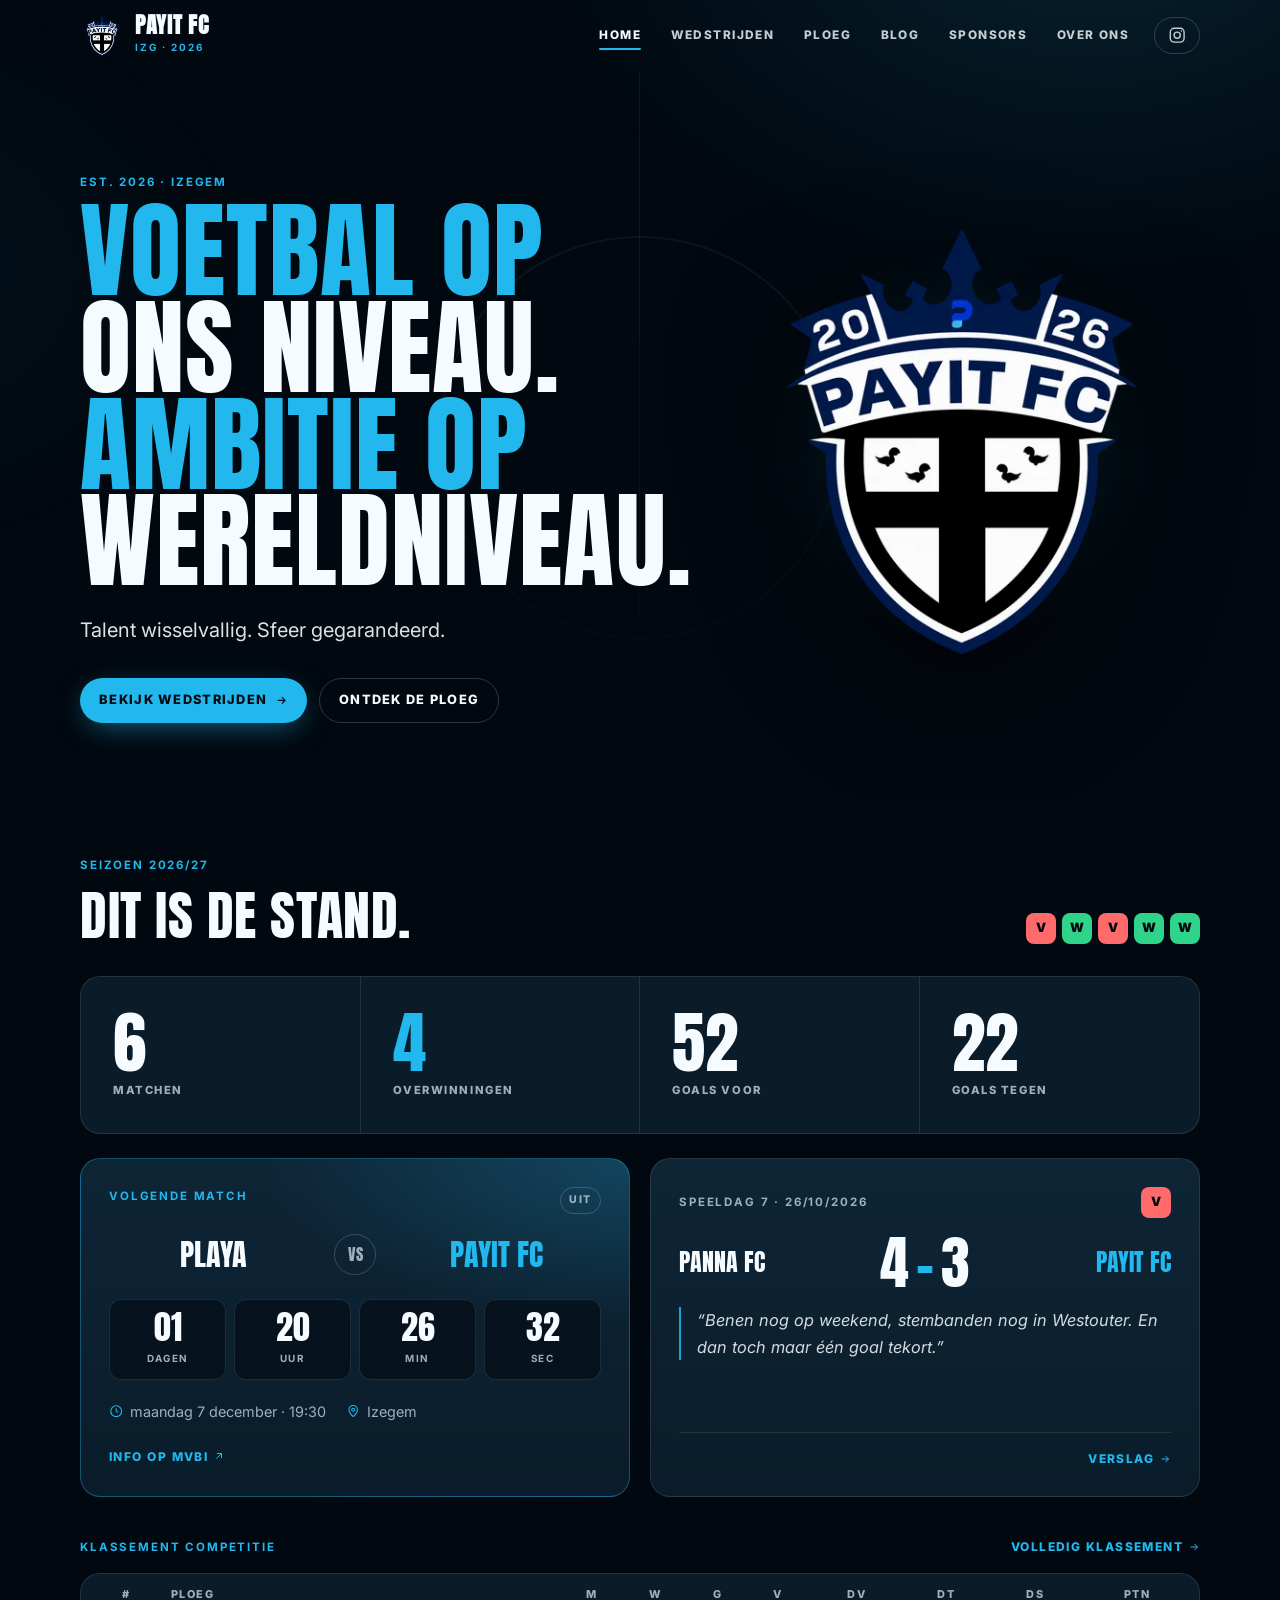
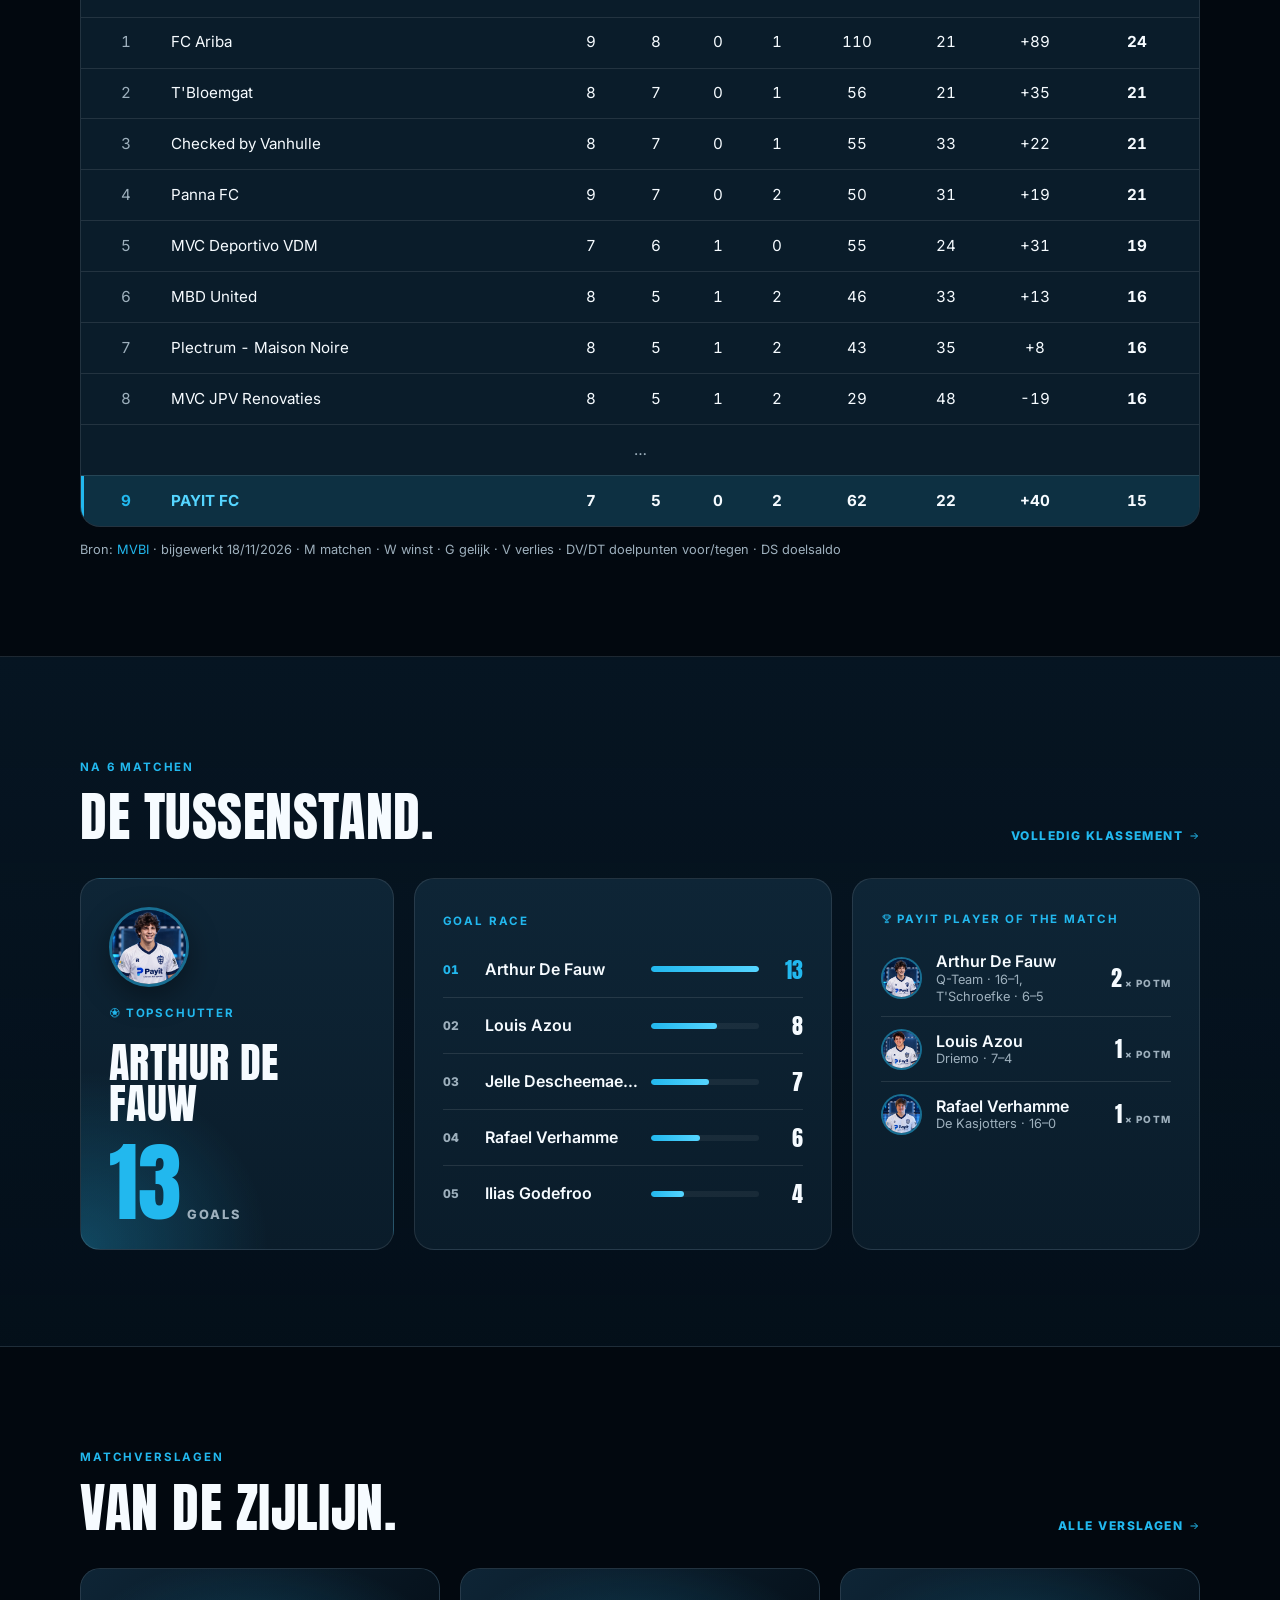
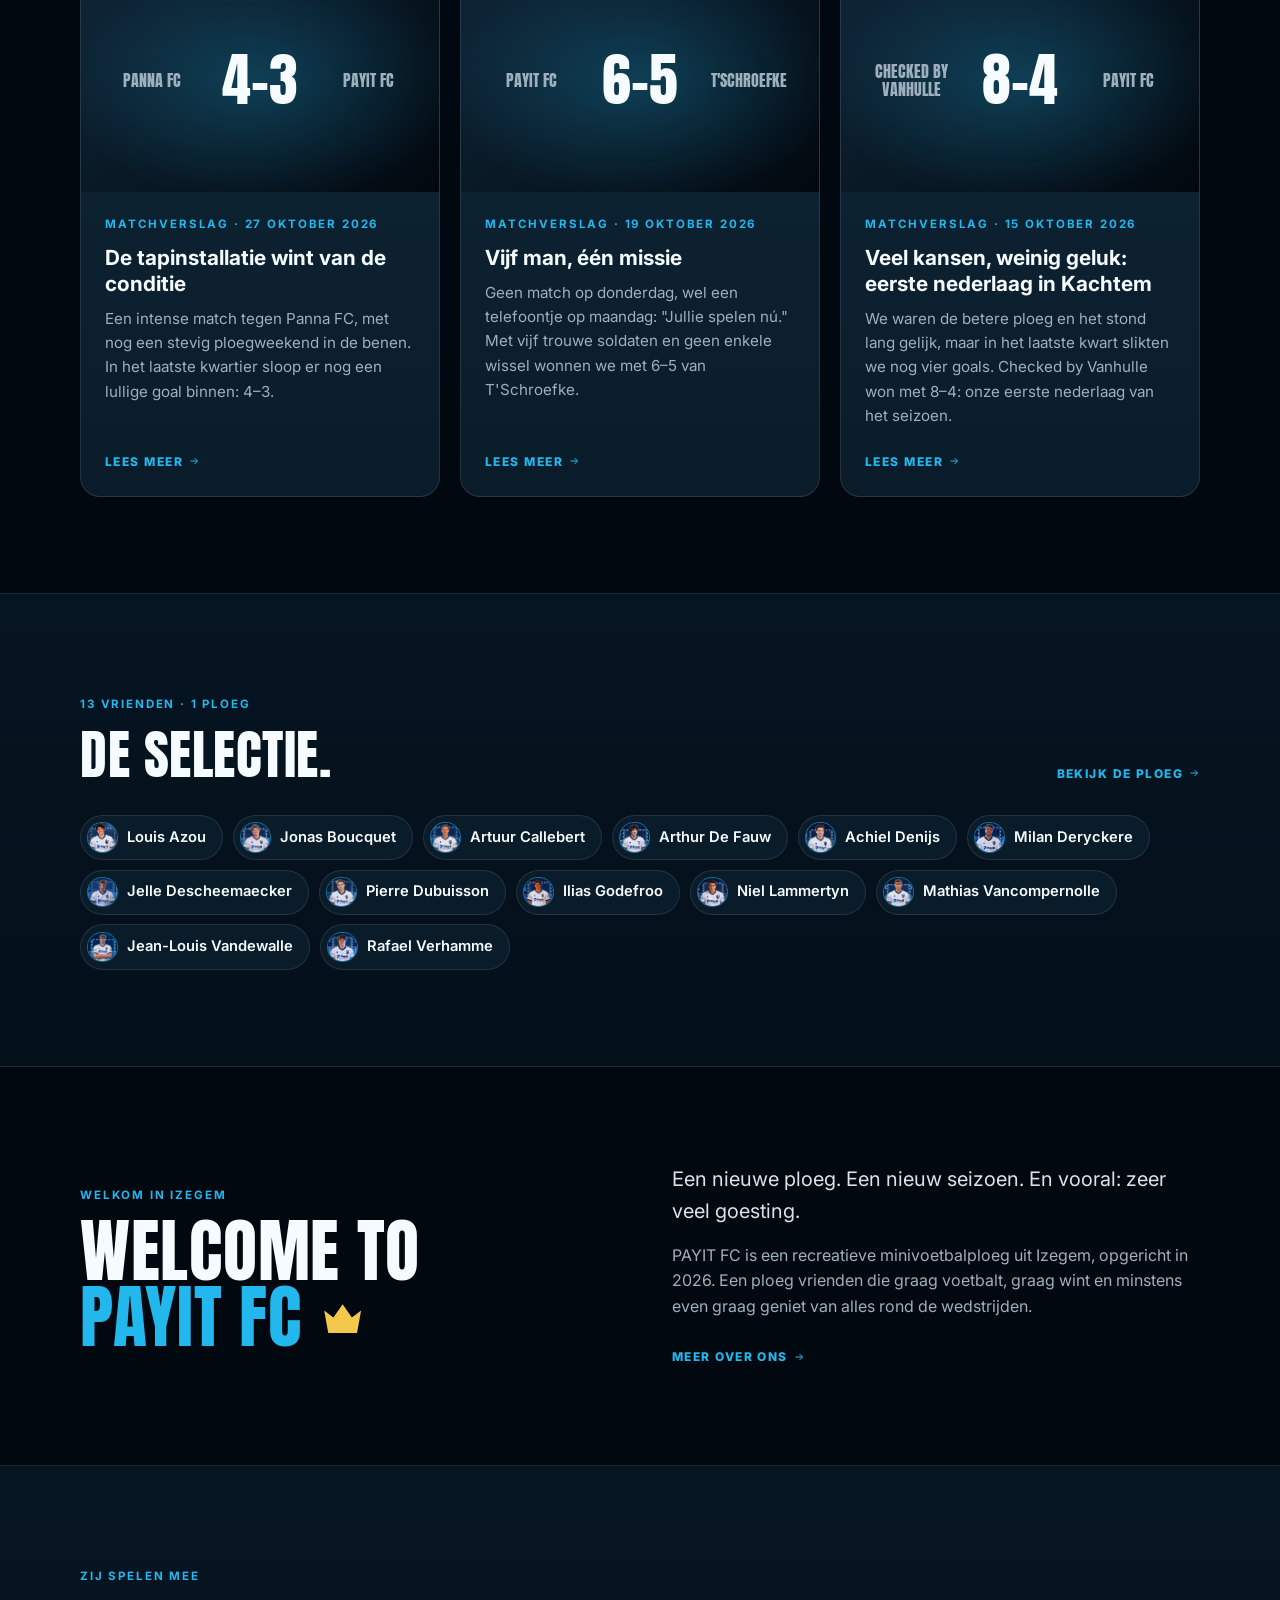
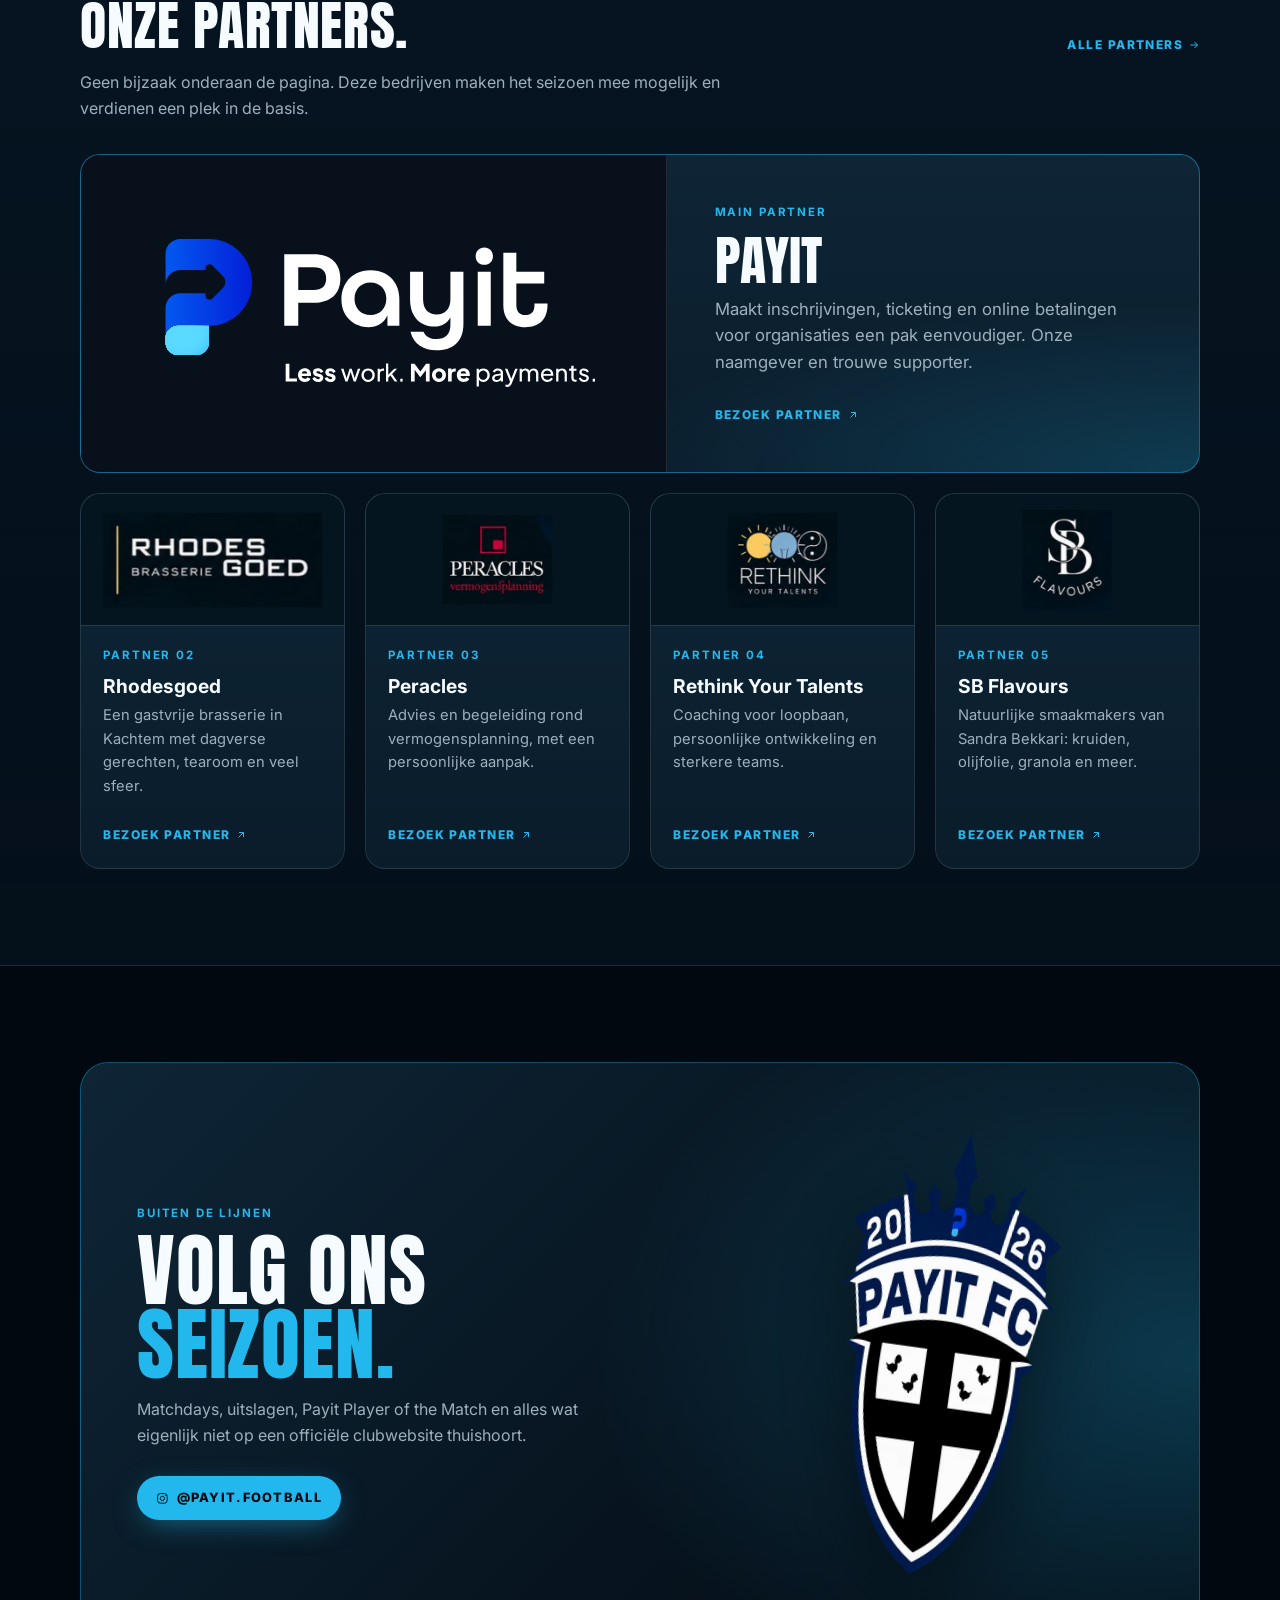
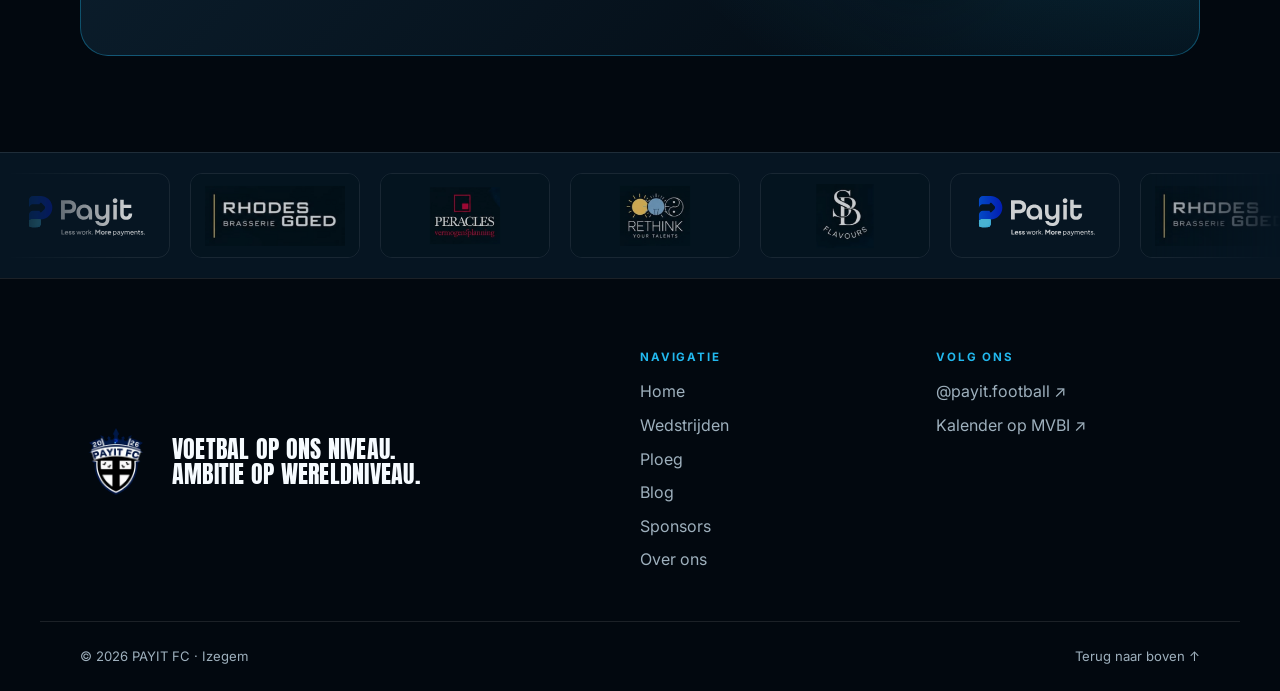
==== commit 80f150aa: "Klassement bijgewerkt van MVBI" ====
--- a/index.html
+++ b/index.html
@@ -44,7 +44,7 @@
         <button class="menu-btn" aria-expanded="false" aria-controls="main-nav" aria-label="Menu"><span></span><span></span></button>
       </div>
     </header>
-  <main id="main" data-stempel="16bk1gq">
+  <main id="main" data-stempel="1qgyn6">
       <section class="hero">
         <div class="wrap hero-grid">
           <div class="hero-copy">
@@ -124,9 +124,9 @@
       <div class="table-wrap">
         <table class="standings">
           <thead><tr><th>#</th><th class="l">Ploeg</th><th title="Matchen">M</th><th title="Winst">W</th><th title="Gelijk">G</th><th title="Verlies">V</th><th class="hide-sm" title="Doelpunten voor">DV</th><th class="hide-sm" title="Doelpunten tegen">DT</th><th title="Doelsaldo">DS</th><th>Ptn</th></tr></thead>
-          <tbody><tr class=""><td>1</td><td class="l">FC Ariba</td><td>9</td><td>8</td><td>0</td><td>1</td><td class="hide-sm">110</td><td class="hide-sm">21</td><td>+89</td><td><b>24</b></td></tr><tr class=""><td>2</td><td class="l">T&#39;Bloemgat</td><td>8</td><td>7</td><td>0</td><td>1</td><td class="hide-sm">56</td><td class="hide-sm">21</td><td>+35</td><td><b>21</b></td></tr><tr class=""><td>3</td><td class="l">Panna FC</td><td>9</td><td>7</td><td>0</td><td>2</td><td class="hide-sm">50</td><td class="hide-sm">31</td><td>+19</td><td><b>21</b></td></tr><tr class=""><td>4</td><td class="l">MVC Deportivo VDM</td><td>7</td><td>6</td><td>1</td><td>0</td><td class="hide-sm">55</td><td class="hide-sm">24</td><td>+31</td><td><b>19</b></td></tr><tr class=""><td>5</td><td class="l">MBD United</td><td>8</td><td>5</td><td>1</td><td>2</td><td class="hide-sm">46</td><td class="hide-sm">33</td><td>+13</td><td><b>16</b></td></tr><tr class=""><td>6</td><td class="l">Plectrum - Maison Noire</td><td>8</td><td>5</td><td>1</td><td>2</td><td class="hide-sm">43</td><td class="hide-sm">35</td><td>+8</td><td><b>16</b></td></tr><tr class=""><td>7</td><td class="l">MVC JPV Renovaties</td><td>8</td><td>5</td><td>1</td><td>2</td><td class="hide-sm">29</td><td class="hide-sm">48</td><td>-19</td><td><b>16</b></td></tr><tr class=""><td>8</td><td class="l">Checked by Vanhulle</td><td>8</td><td>7</td><td>0</td><td>1</td><td class="hide-sm">55</td><td class="hide-sm">33</td><td>+22</td><td><b>15</b></td></tr><tr><td colspan="10" class="muted">…</td></tr><tr class="us"><td>9</td><td class="l">PAYIT FC</td><td>7</td><td>5</td><td>0</td><td>2</td><td class="hide-sm">62</td><td class="hide-sm">22</td><td>+40</td><td><b>15</b></td></tr></tbody>
+          <tbody><tr class=""><td>1</td><td class="l">FC Ariba</td><td>9</td><td>8</td><td>0</td><td>1</td><td class="hide-sm">110</td><td class="hide-sm">21</td><td>+89</td><td><b>24</b></td></tr><tr class=""><td>2</td><td class="l">T&#39;Bloemgat</td><td>8</td><td>7</td><td>0</td><td>1</td><td class="hide-sm">56</td><td class="hide-sm">21</td><td>+35</td><td><b>21</b></td></tr><tr class=""><td>3</td><td class="l">Checked by Vanhulle</td><td>8</td><td>7</td><td>0</td><td>1</td><td class="hide-sm">55</td><td class="hide-sm">33</td><td>+22</td><td><b>21</b></td></tr><tr class=""><td>4</td><td class="l">Panna FC</td><td>9</td><td>7</td><td>0</td><td>2</td><td class="hide-sm">50</td><td class="hide-sm">31</td><td>+19</td><td><b>21</b></td></tr><tr class=""><td>5</td><td class="l">MVC Deportivo VDM</td><td>7</td><td>6</td><td>1</td><td>0</td><td class="hide-sm">55</td><td class="hide-sm">24</td><td>+31</td><td><b>19</b></td></tr><tr class=""><td>6</td><td class="l">MBD United</td><td>8</td><td>5</td><td>1</td><td>2</td><td class="hide-sm">46</td><td class="hide-sm">33</td><td>+13</td><td><b>16</b></td></tr><tr class=""><td>7</td><td class="l">Plectrum - Maison Noire</td><td>8</td><td>5</td><td>1</td><td>2</td><td class="hide-sm">43</td><td class="hide-sm">35</td><td>+8</td><td><b>16</b></td></tr><tr class=""><td>8</td><td class="l">MVC JPV Renovaties</td><td>8</td><td>5</td><td>1</td><td>2</td><td class="hide-sm">29</td><td class="hide-sm">48</td><td>-19</td><td><b>16</b></td></tr><tr><td colspan="10" class="muted">…</td></tr><tr class="us"><td>9</td><td class="l">PAYIT FC</td><td>7</td><td>5</td><td>0</td><td>2</td><td class="hide-sm">62</td><td class="hide-sm">22</td><td>+40</td><td><b>15</b></td></tr></tbody>
         </table>
-      </div><p class="table-note">Bron: <a href="https://www.mvbi.be/klassement" target="_blank" rel="noopener">MVBI</a> · bijgewerkt 17/11/2026 · M matchen · W winst · G gelijk · V verlies · DV/DT doelpunten voor/tegen · DS doelsaldo</p>
+      </div><p class="table-note">Bron: <a href="https://www.mvbi.be/klassement" target="_blank" rel="noopener">MVBI</a> · bijgewerkt 18/11/2026 · M matchen · W winst · G gelijk · V verlies · DV/DT doelpunten voor/tegen · DS doelsaldo</p>
           </div>
         </div>
       </section>
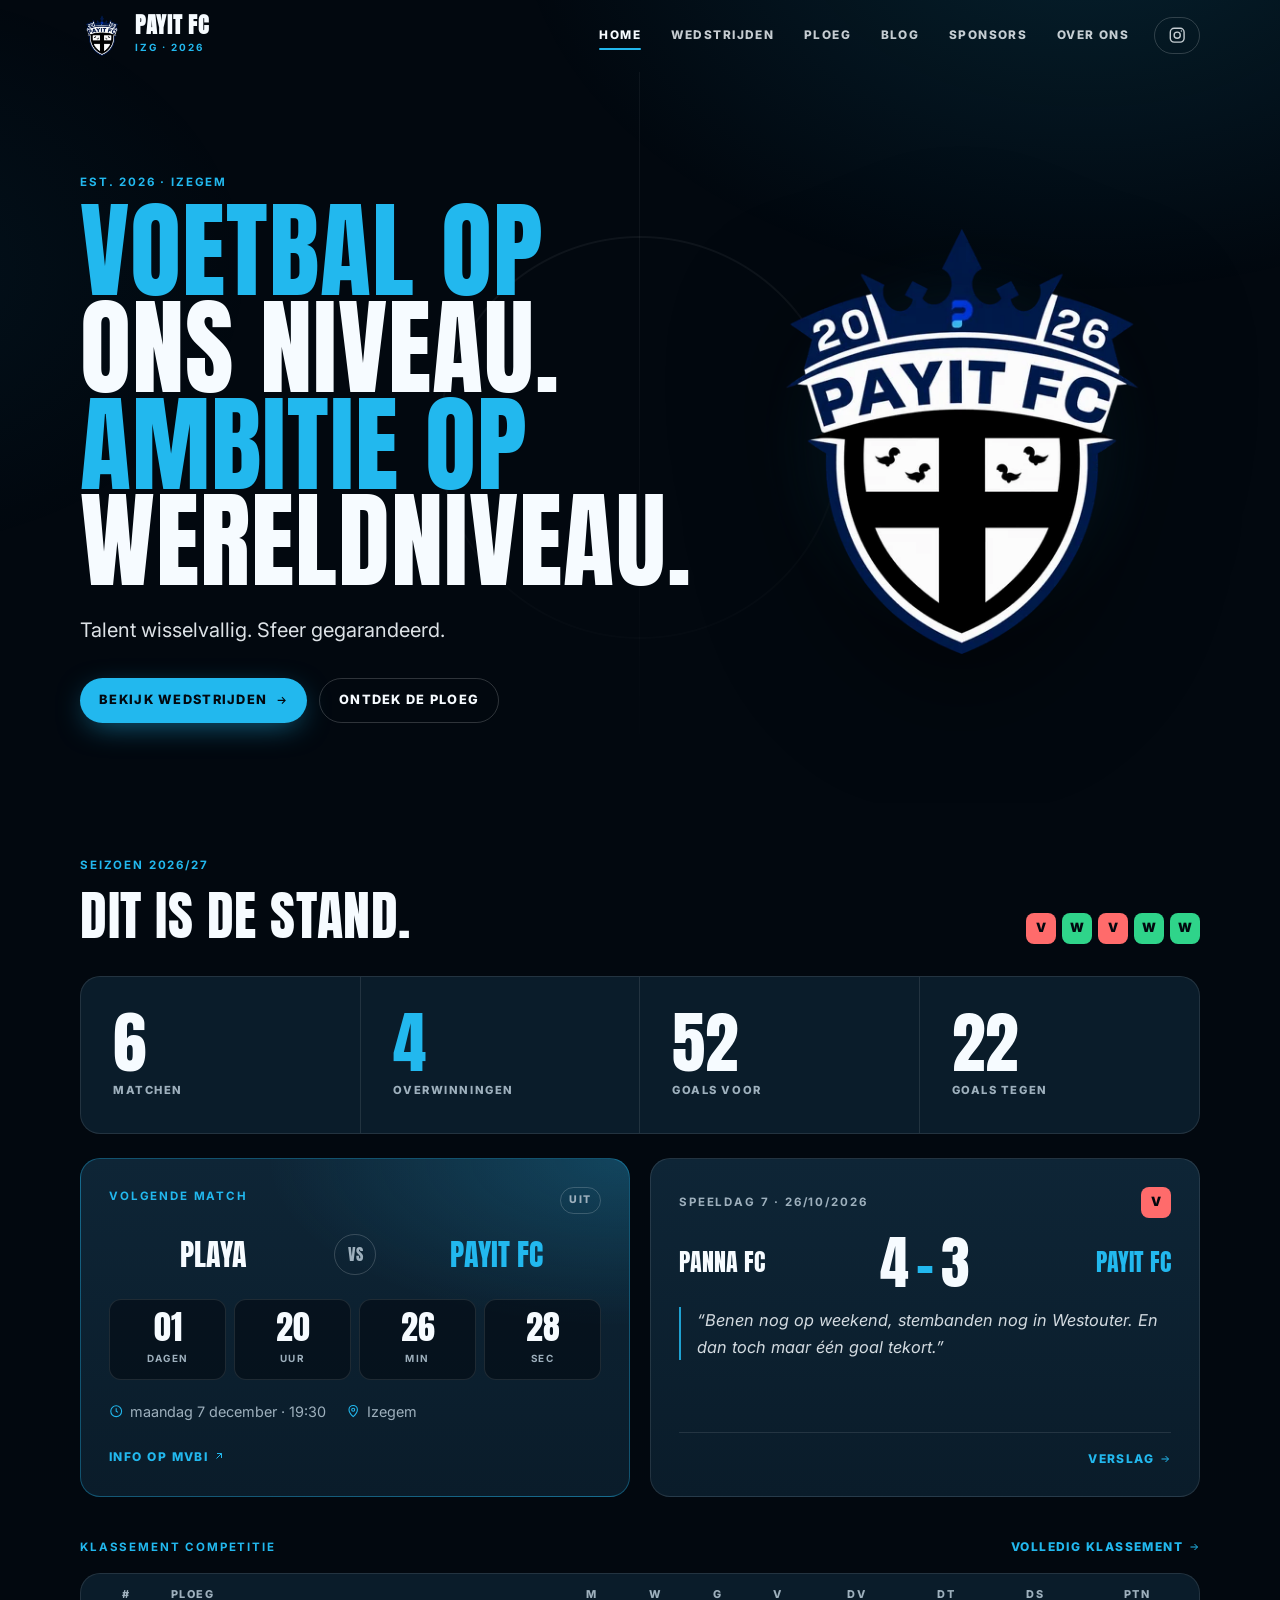
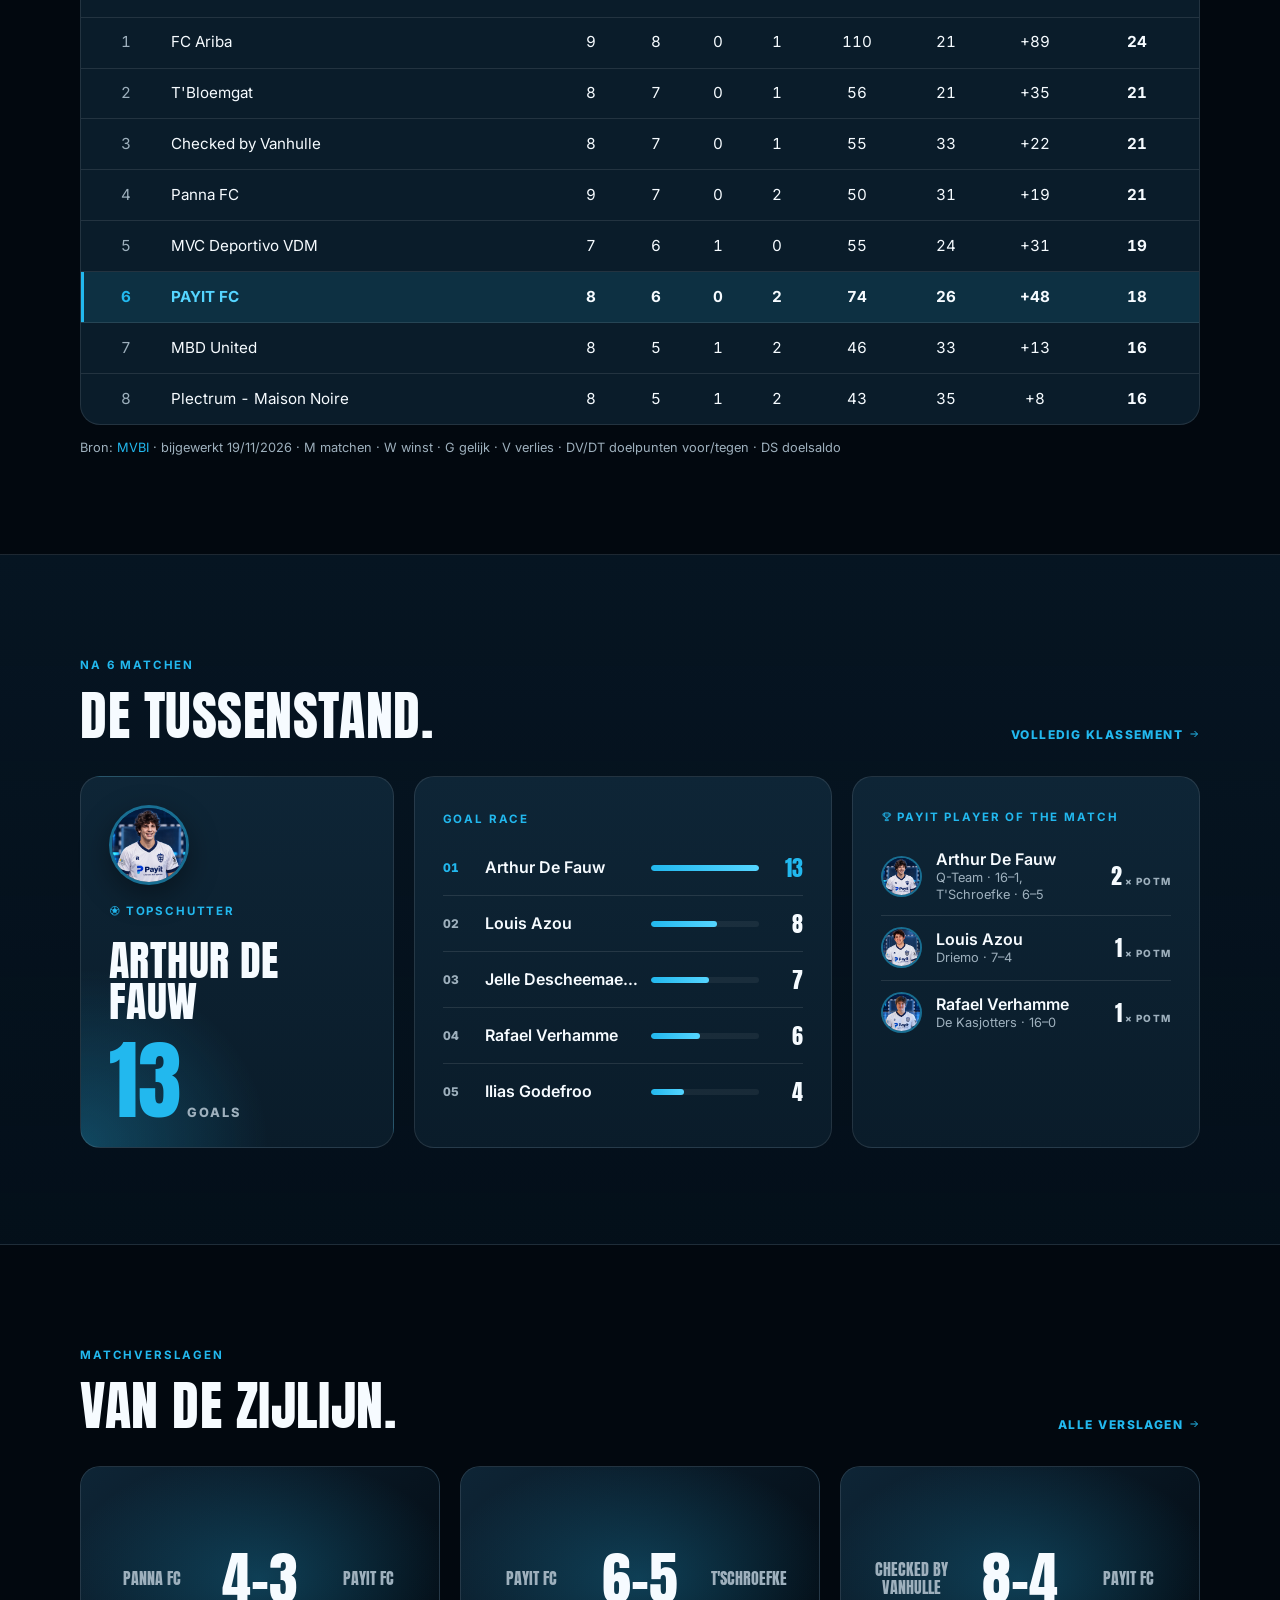
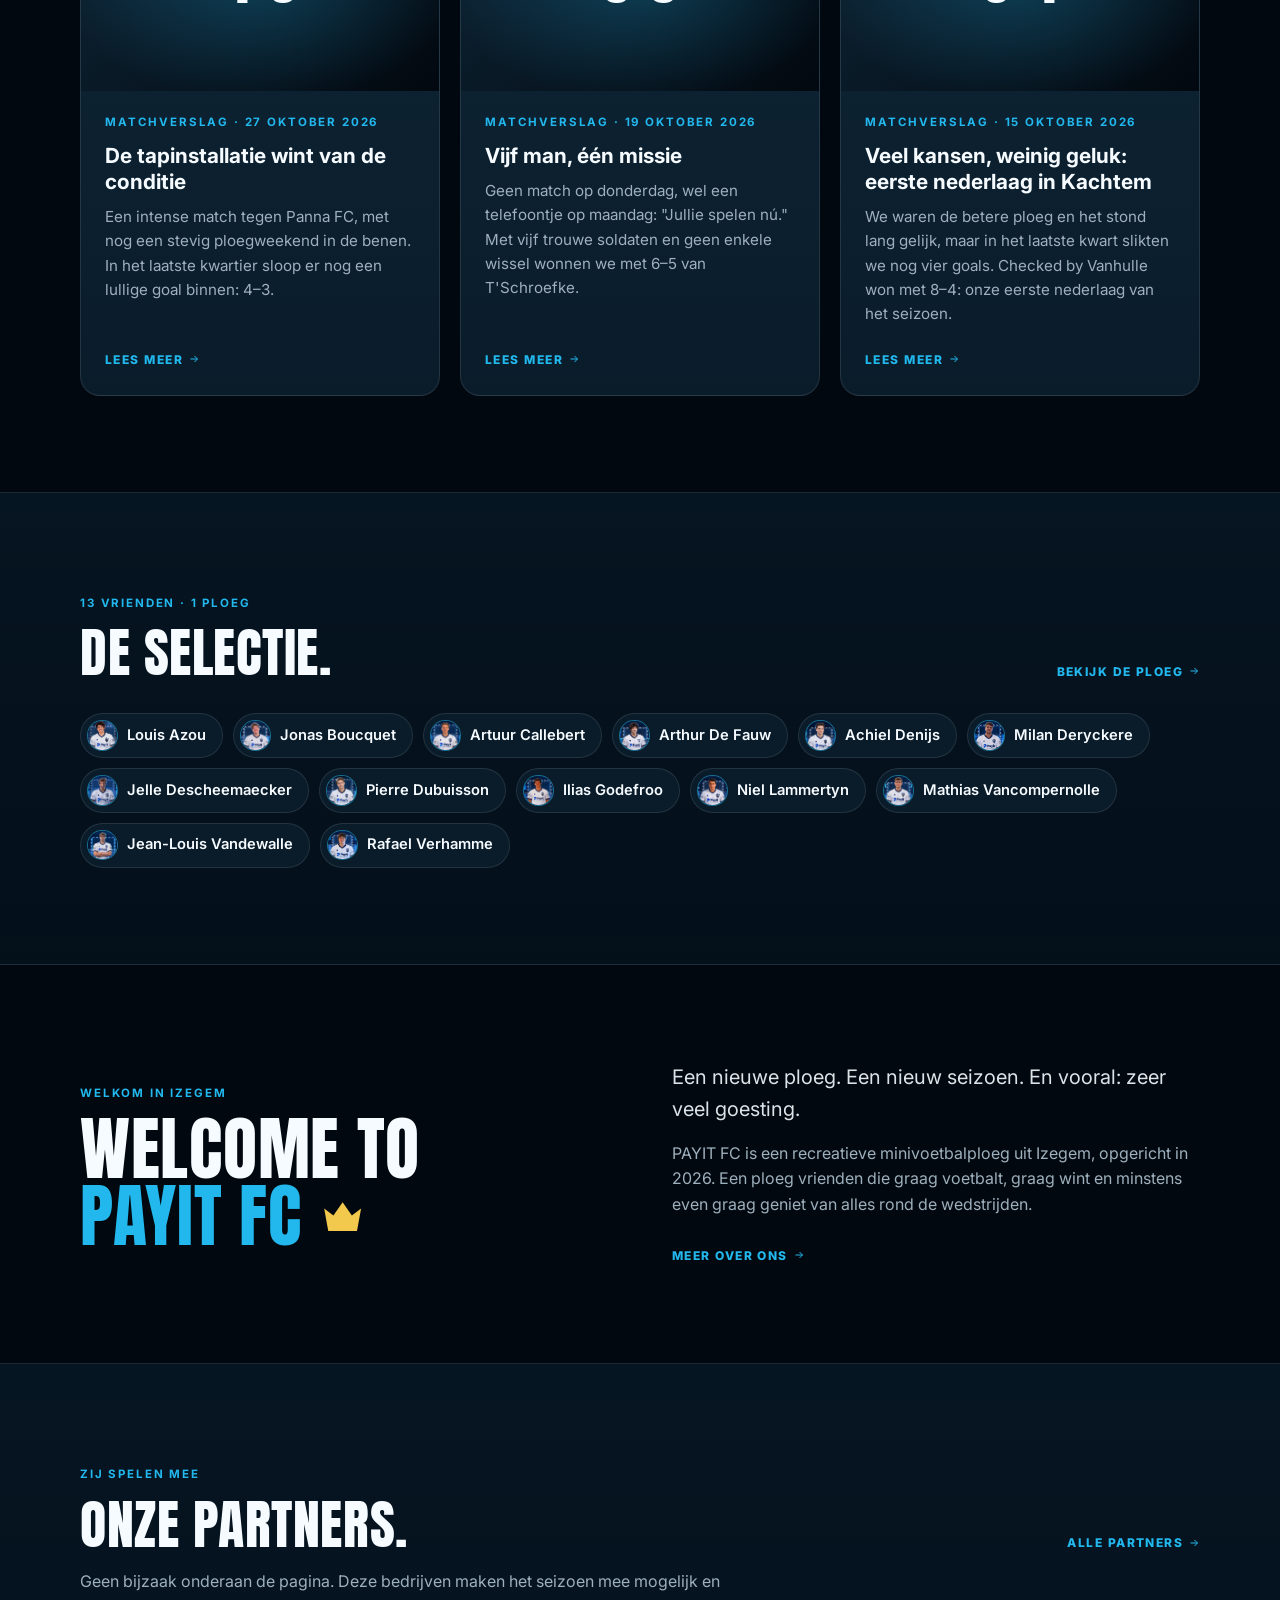
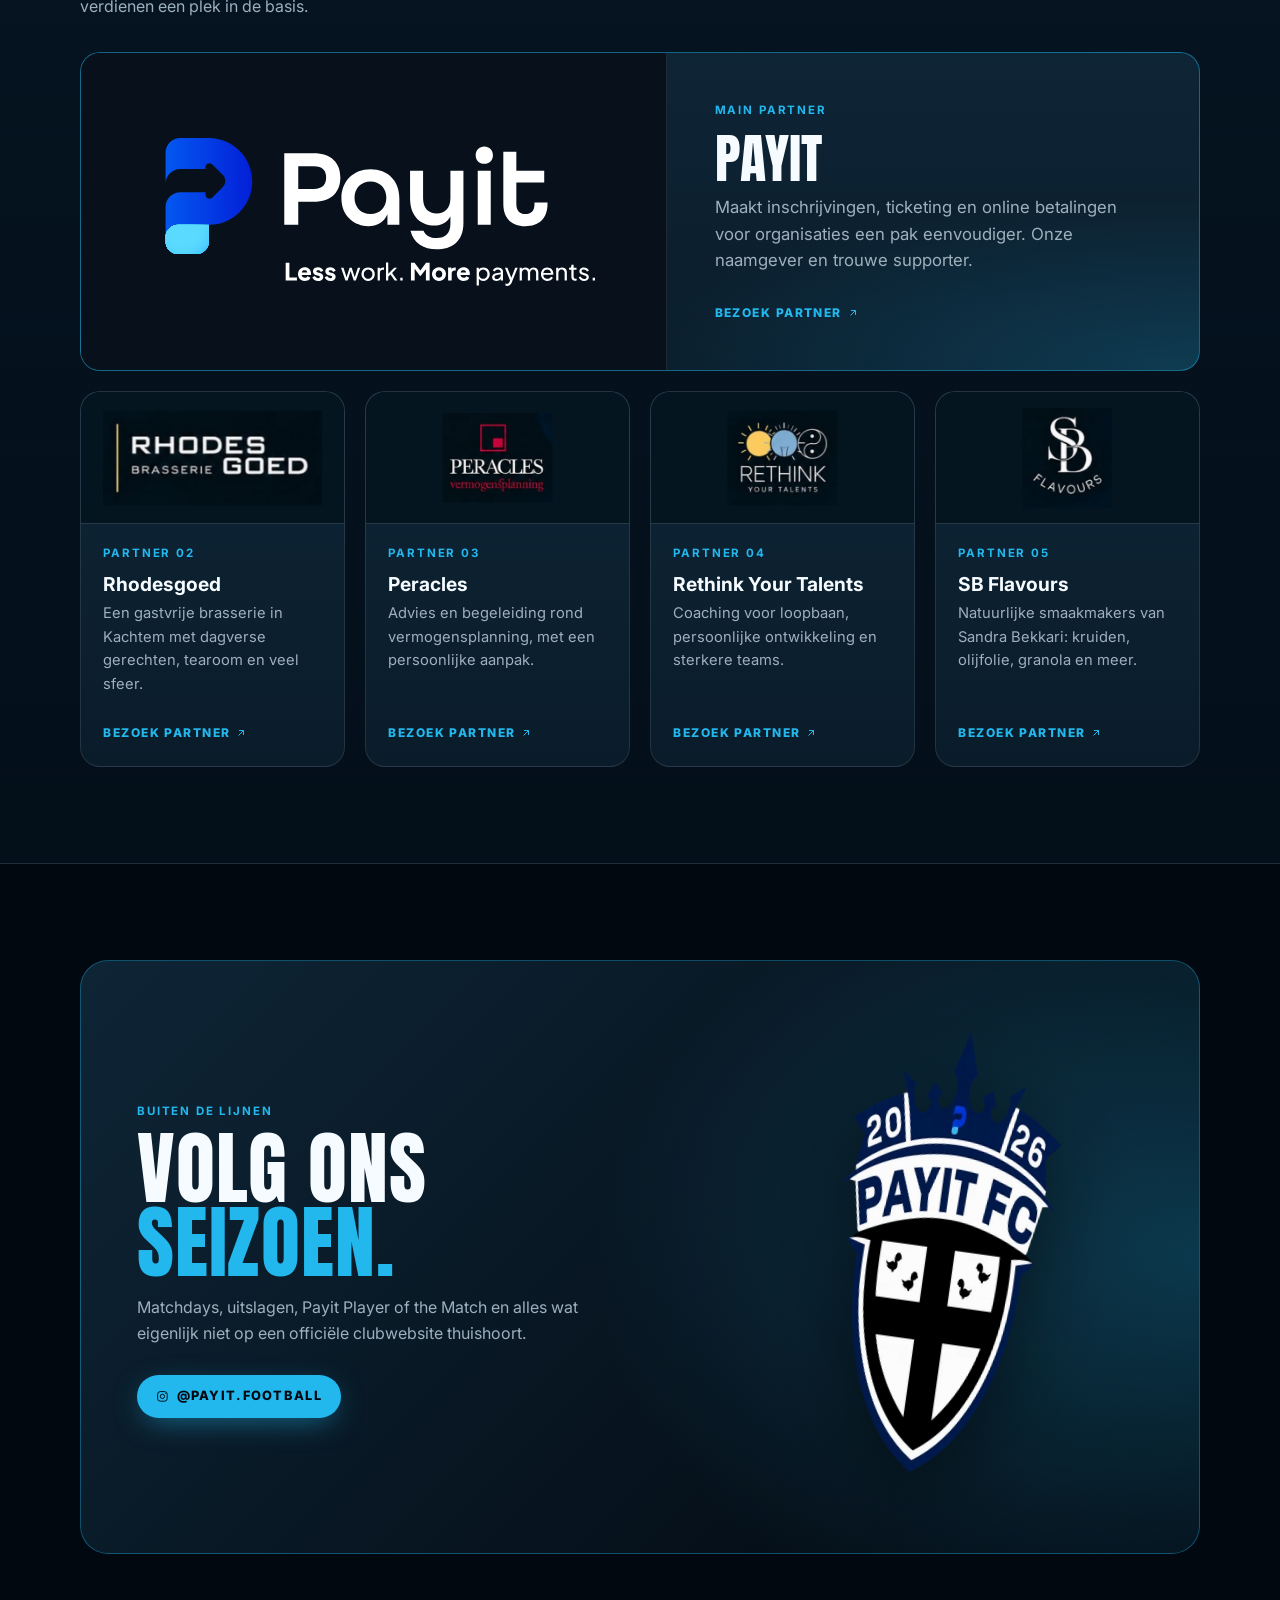
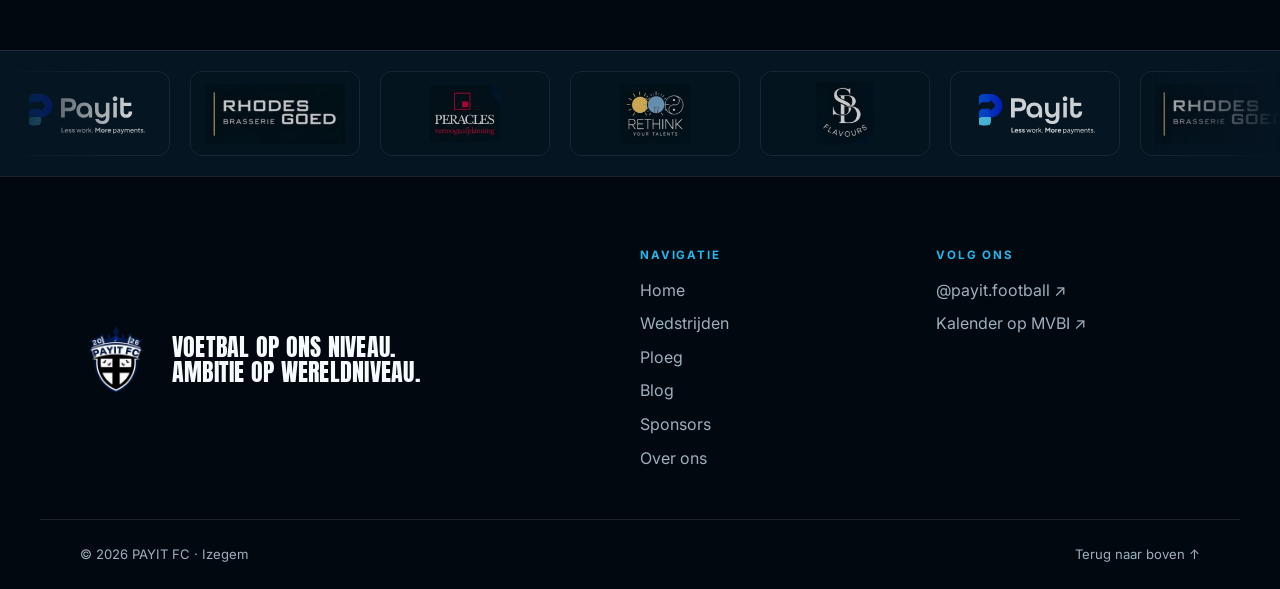
==== commit 2fad7b2d: "Klassement bijgewerkt van MVBI" ====
--- a/index.html
+++ b/index.html
@@ -44,7 +44,7 @@
         <button class="menu-btn" aria-expanded="false" aria-controls="main-nav" aria-label="Menu"><span></span><span></span></button>
       </div>
     </header>
-  <main id="main" data-stempel="1qgyn6">
+  <main id="main" data-stempel="p5smej">
       <section class="hero">
         <div class="wrap hero-grid">
           <div class="hero-copy">
@@ -83,21 +83,21 @@
       <div class="card next-card">
         <div class="next-top"><p class="kicker">Volgende match</p><span class="tag">Uit</span></div>
         <div class="versus">
-          <div class="team"><span class="">Lagaar Gworks</span></div>
+          <div class="team"><span class="">Bloemgat</span></div>
           <div class="vs">VS</div>
           <div class="team"><span class="us">PAYIT FC</span></div>
         </div>
-        <div class="countdown" data-target="2026-11-18T18:00:00.000Z" aria-live="off">
+        <div class="countdown" data-target="2026-11-25T18:00:00.000Z" aria-live="off">
           <div><b data-u="d">–</b><small>dagen</small></div>
           <div><b data-u="h">–</b><small>uur</small></div>
           <div><b data-u="m">–</b><small>min</small></div>
           <div><b data-u="s">–</b><small>sec</small></div>
         </div>
         <div class="meta">
-          <span><svg viewBox="0 0 24 24" fill="none" stroke="currentColor" stroke-width="1.8" aria-hidden="true"><circle cx="12" cy="12" r="9"/><path d="M12 7v5l3 2"/></svg>woensdag 18 november · 19:00</span>
+          <span><svg viewBox="0 0 24 24" fill="none" stroke="currentColor" stroke-width="1.8" aria-hidden="true"><circle cx="12" cy="12" r="9"/><path d="M12 7v5l3 2"/></svg>woensdag 25 november · 19:00</span>
           <span><svg viewBox="0 0 24 24" fill="none" stroke="currentColor" stroke-width="1.8" aria-hidden="true"><path d="M12 21s-7-6.2-7-11.5A7 7 0 0 1 19 9.5C19 14.8 12 21 12 21z"/><circle cx="12" cy="9.5" r="2.5"/></svg>Kachtem</span>
         </div>
-        <a class="link-arrow" href="https://www.mvbi.be/lagaar-gworks-payit-fc" target="_blank" rel="noopener">Info op MVBI <svg viewBox="0 0 24 24" fill="none" stroke="currentColor" stroke-width="2" aria-hidden="true"><path d="M7 17 17 7M8 7h9v9"/></svg></a>
+        <a class="link-arrow" href="https://www.mvbi.be/bloemgat-payit-fc" target="_blank" rel="noopener">Info op MVBI <svg viewBox="0 0 24 24" fill="none" stroke="currentColor" stroke-width="2" aria-hidden="true"><path d="M7 17 17 7M8 7h9v9"/></svg></a>
       </div>
 
       <article class="card result-card ">
@@ -124,9 +124,9 @@
       <div class="table-wrap">
         <table class="standings">
           <thead><tr><th>#</th><th class="l">Ploeg</th><th title="Matchen">M</th><th title="Winst">W</th><th title="Gelijk">G</th><th title="Verlies">V</th><th class="hide-sm" title="Doelpunten voor">DV</th><th class="hide-sm" title="Doelpunten tegen">DT</th><th title="Doelsaldo">DS</th><th>Ptn</th></tr></thead>
-          <tbody><tr class=""><td>1</td><td class="l">FC Ariba</td><td>9</td><td>8</td><td>0</td><td>1</td><td class="hide-sm">110</td><td class="hide-sm">21</td><td>+89</td><td><b>24</b></td></tr><tr class=""><td>2</td><td class="l">T&#39;Bloemgat</td><td>8</td><td>7</td><td>0</td><td>1</td><td class="hide-sm">56</td><td class="hide-sm">21</td><td>+35</td><td><b>21</b></td></tr><tr class=""><td>3</td><td class="l">Checked by Vanhulle</td><td>8</td><td>7</td><td>0</td><td>1</td><td class="hide-sm">55</td><td class="hide-sm">33</td><td>+22</td><td><b>21</b></td></tr><tr class=""><td>4</td><td class="l">Panna FC</td><td>9</td><td>7</td><td>0</td><td>2</td><td class="hide-sm">50</td><td class="hide-sm">31</td><td>+19</td><td><b>21</b></td></tr><tr class=""><td>5</td><td class="l">MVC Deportivo VDM</td><td>7</td><td>6</td><td>1</td><td>0</td><td class="hide-sm">55</td><td class="hide-sm">24</td><td>+31</td><td><b>19</b></td></tr><tr class=""><td>6</td><td class="l">MBD United</td><td>8</td><td>5</td><td>1</td><td>2</td><td class="hide-sm">46</td><td class="hide-sm">33</td><td>+13</td><td><b>16</b></td></tr><tr class=""><td>7</td><td class="l">Plectrum - Maison Noire</td><td>8</td><td>5</td><td>1</td><td>2</td><td class="hide-sm">43</td><td class="hide-sm">35</td><td>+8</td><td><b>16</b></td></tr><tr class=""><td>8</td><td class="l">MVC JPV Renovaties</td><td>8</td><td>5</td><td>1</td><td>2</td><td class="hide-sm">29</td><td class="hide-sm">48</td><td>-19</td><td><b>16</b></td></tr><tr><td colspan="10" class="muted">…</td></tr><tr class="us"><td>9</td><td class="l">PAYIT FC</td><td>7</td><td>5</td><td>0</td><td>2</td><td class="hide-sm">62</td><td class="hide-sm">22</td><td>+40</td><td><b>15</b></td></tr></tbody>
+          <tbody><tr class=""><td>1</td><td class="l">FC Ariba</td><td>9</td><td>8</td><td>0</td><td>1</td><td class="hide-sm">110</td><td class="hide-sm">21</td><td>+89</td><td><b>24</b></td></tr><tr class=""><td>2</td><td class="l">T&#39;Bloemgat</td><td>8</td><td>7</td><td>0</td><td>1</td><td class="hide-sm">56</td><td class="hide-sm">21</td><td>+35</td><td><b>21</b></td></tr><tr class=""><td>3</td><td class="l">Checked by Vanhulle</td><td>8</td><td>7</td><td>0</td><td>1</td><td class="hide-sm">55</td><td class="hide-sm">33</td><td>+22</td><td><b>21</b></td></tr><tr class=""><td>4</td><td class="l">Panna FC</td><td>9</td><td>7</td><td>0</td><td>2</td><td class="hide-sm">50</td><td class="hide-sm">31</td><td>+19</td><td><b>21</b></td></tr><tr class=""><td>5</td><td class="l">MVC Deportivo VDM</td><td>7</td><td>6</td><td>1</td><td>0</td><td class="hide-sm">55</td><td class="hide-sm">24</td><td>+31</td><td><b>19</b></td></tr><tr class="us"><td>6</td><td class="l">PAYIT FC</td><td>8</td><td>6</td><td>0</td><td>2</td><td class="hide-sm">74</td><td class="hide-sm">26</td><td>+48</td><td><b>18</b></td></tr><tr class=""><td>7</td><td class="l">MBD United</td><td>8</td><td>5</td><td>1</td><td>2</td><td class="hide-sm">46</td><td class="hide-sm">33</td><td>+13</td><td><b>16</b></td></tr><tr class=""><td>8</td><td class="l">Plectrum - Maison Noire</td><td>8</td><td>5</td><td>1</td><td>2</td><td class="hide-sm">43</td><td class="hide-sm">35</td><td>+8</td><td><b>16</b></td></tr></tbody>
         </table>
-      </div><p class="table-note">Bron: <a href="https://www.mvbi.be/klassement" target="_blank" rel="noopener">MVBI</a> · bijgewerkt 18/11/2026 · M matchen · W winst · G gelijk · V verlies · DV/DT doelpunten voor/tegen · DS doelsaldo</p>
+      </div><p class="table-note">Bron: <a href="https://www.mvbi.be/klassement" target="_blank" rel="noopener">MVBI</a> · bijgewerkt 19/11/2026 · M matchen · W winst · G gelijk · V verlies · DV/DT doelpunten voor/tegen · DS doelsaldo</p>
           </div>
         </div>
       </section>
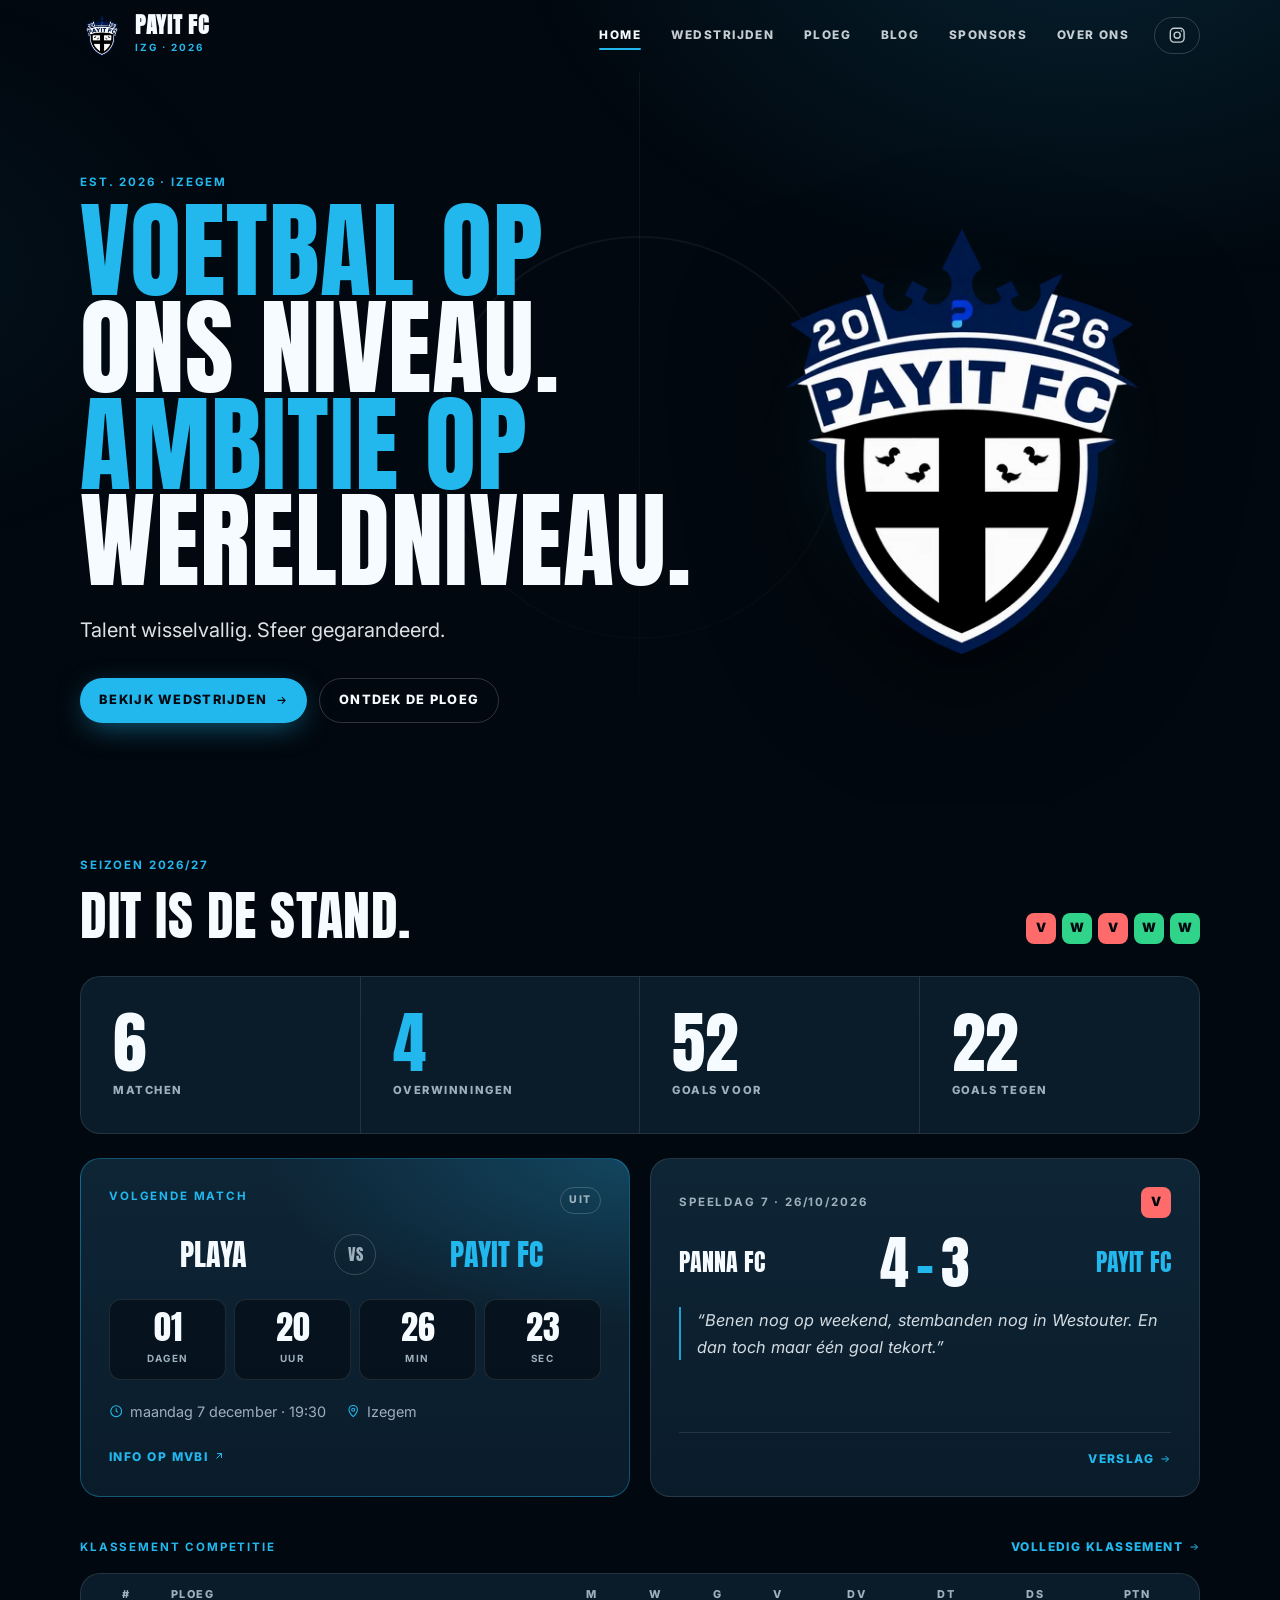
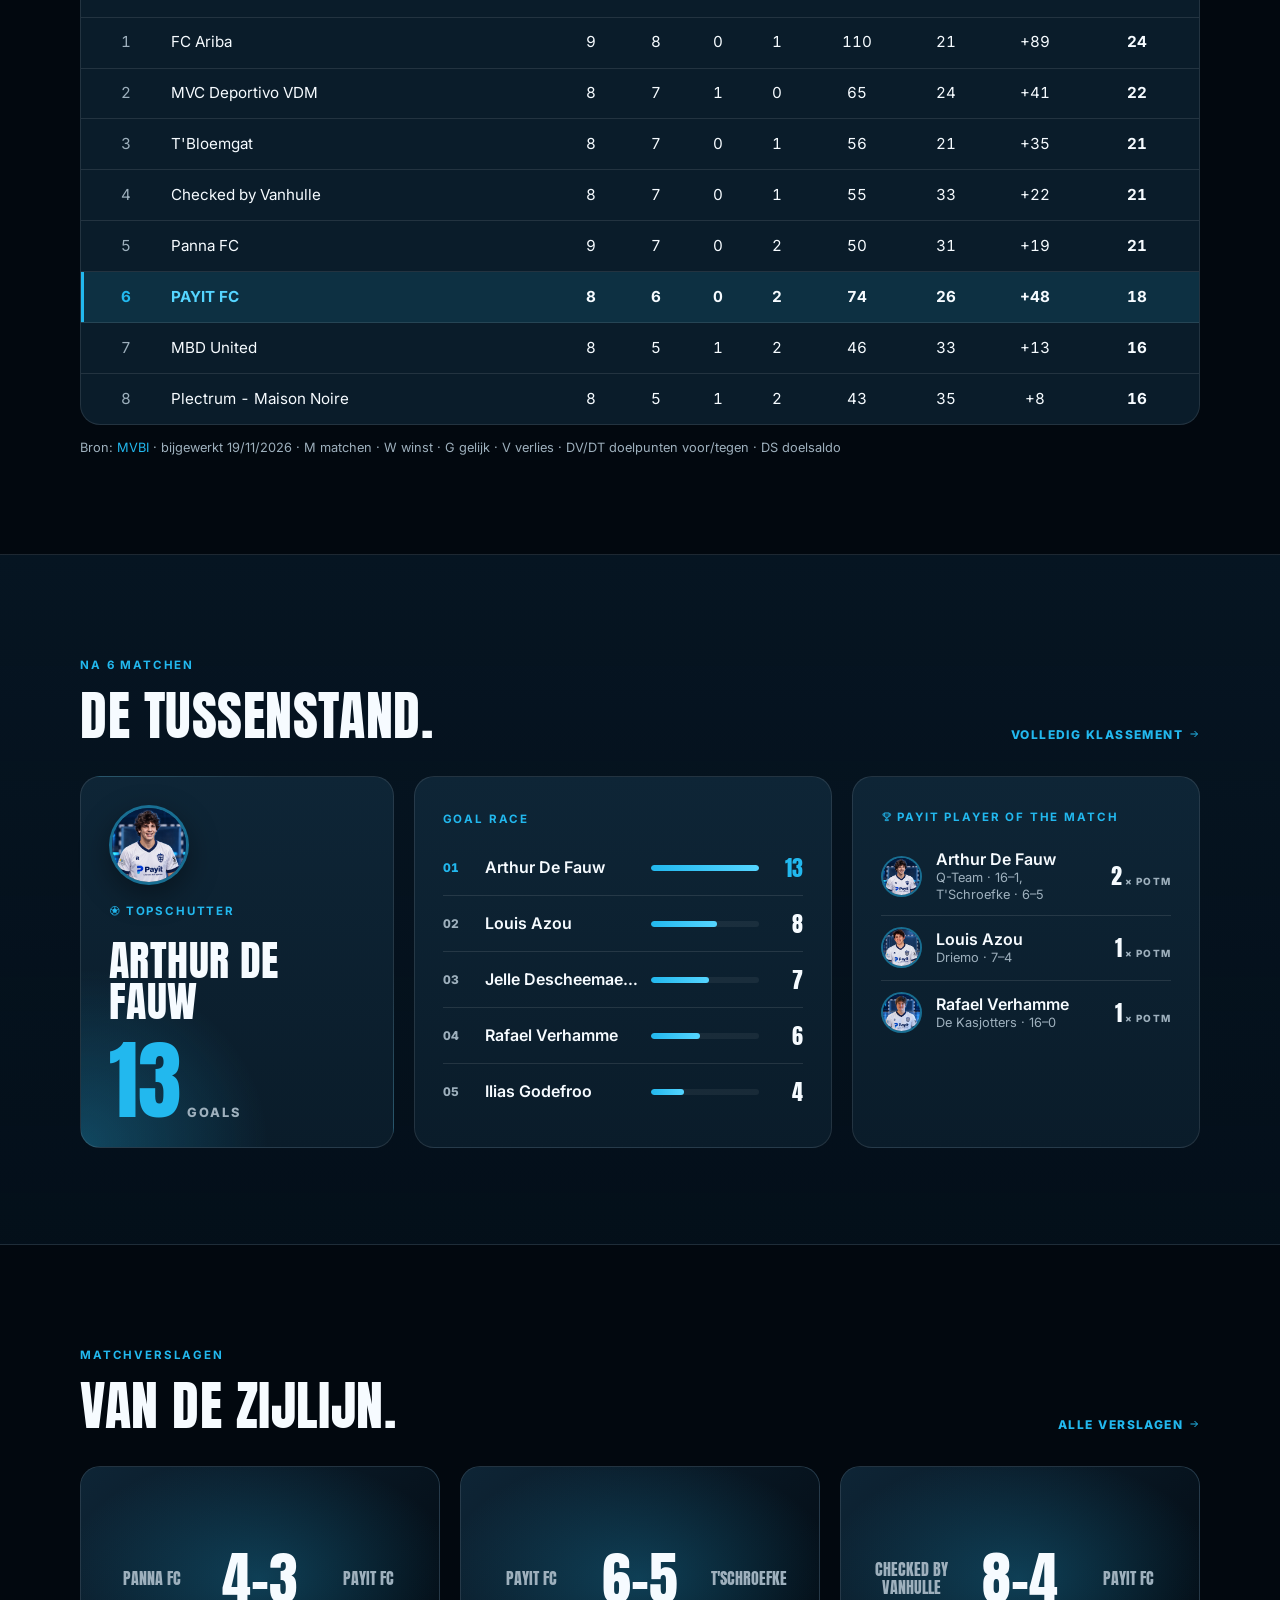
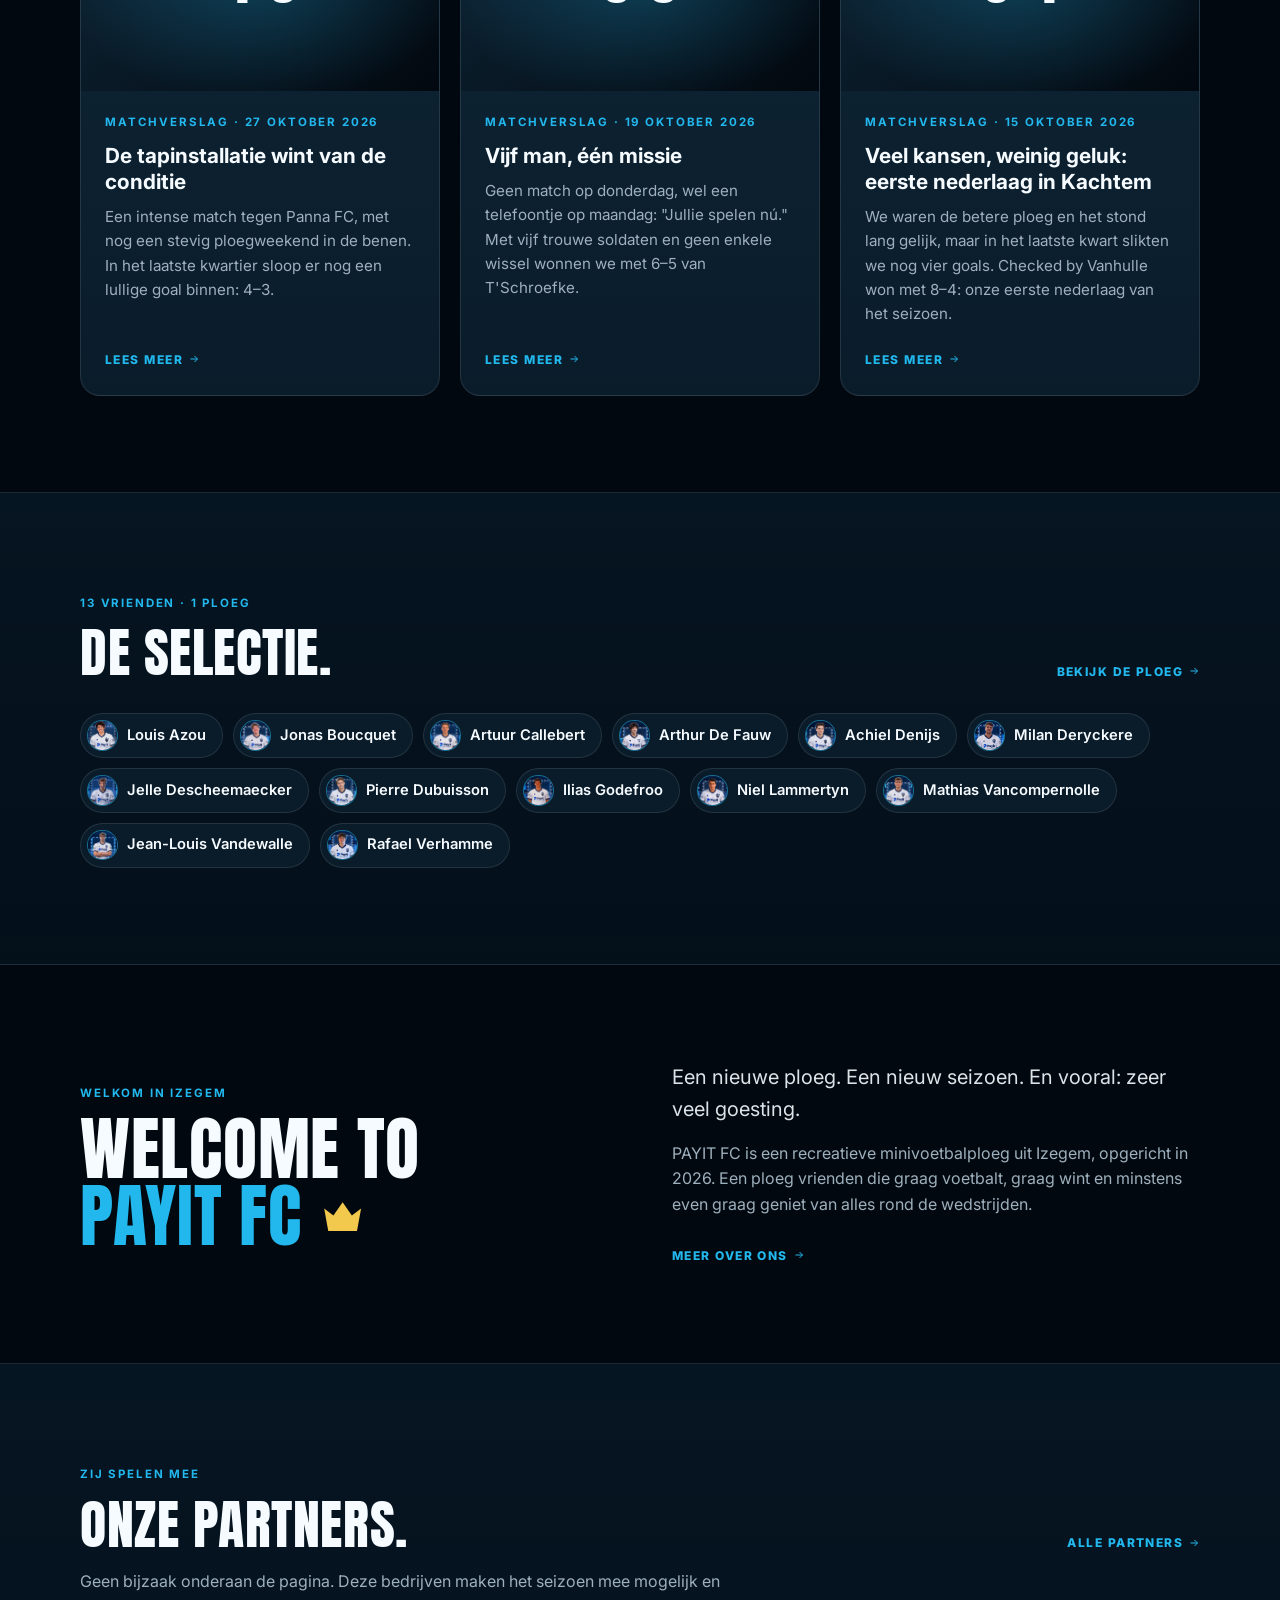
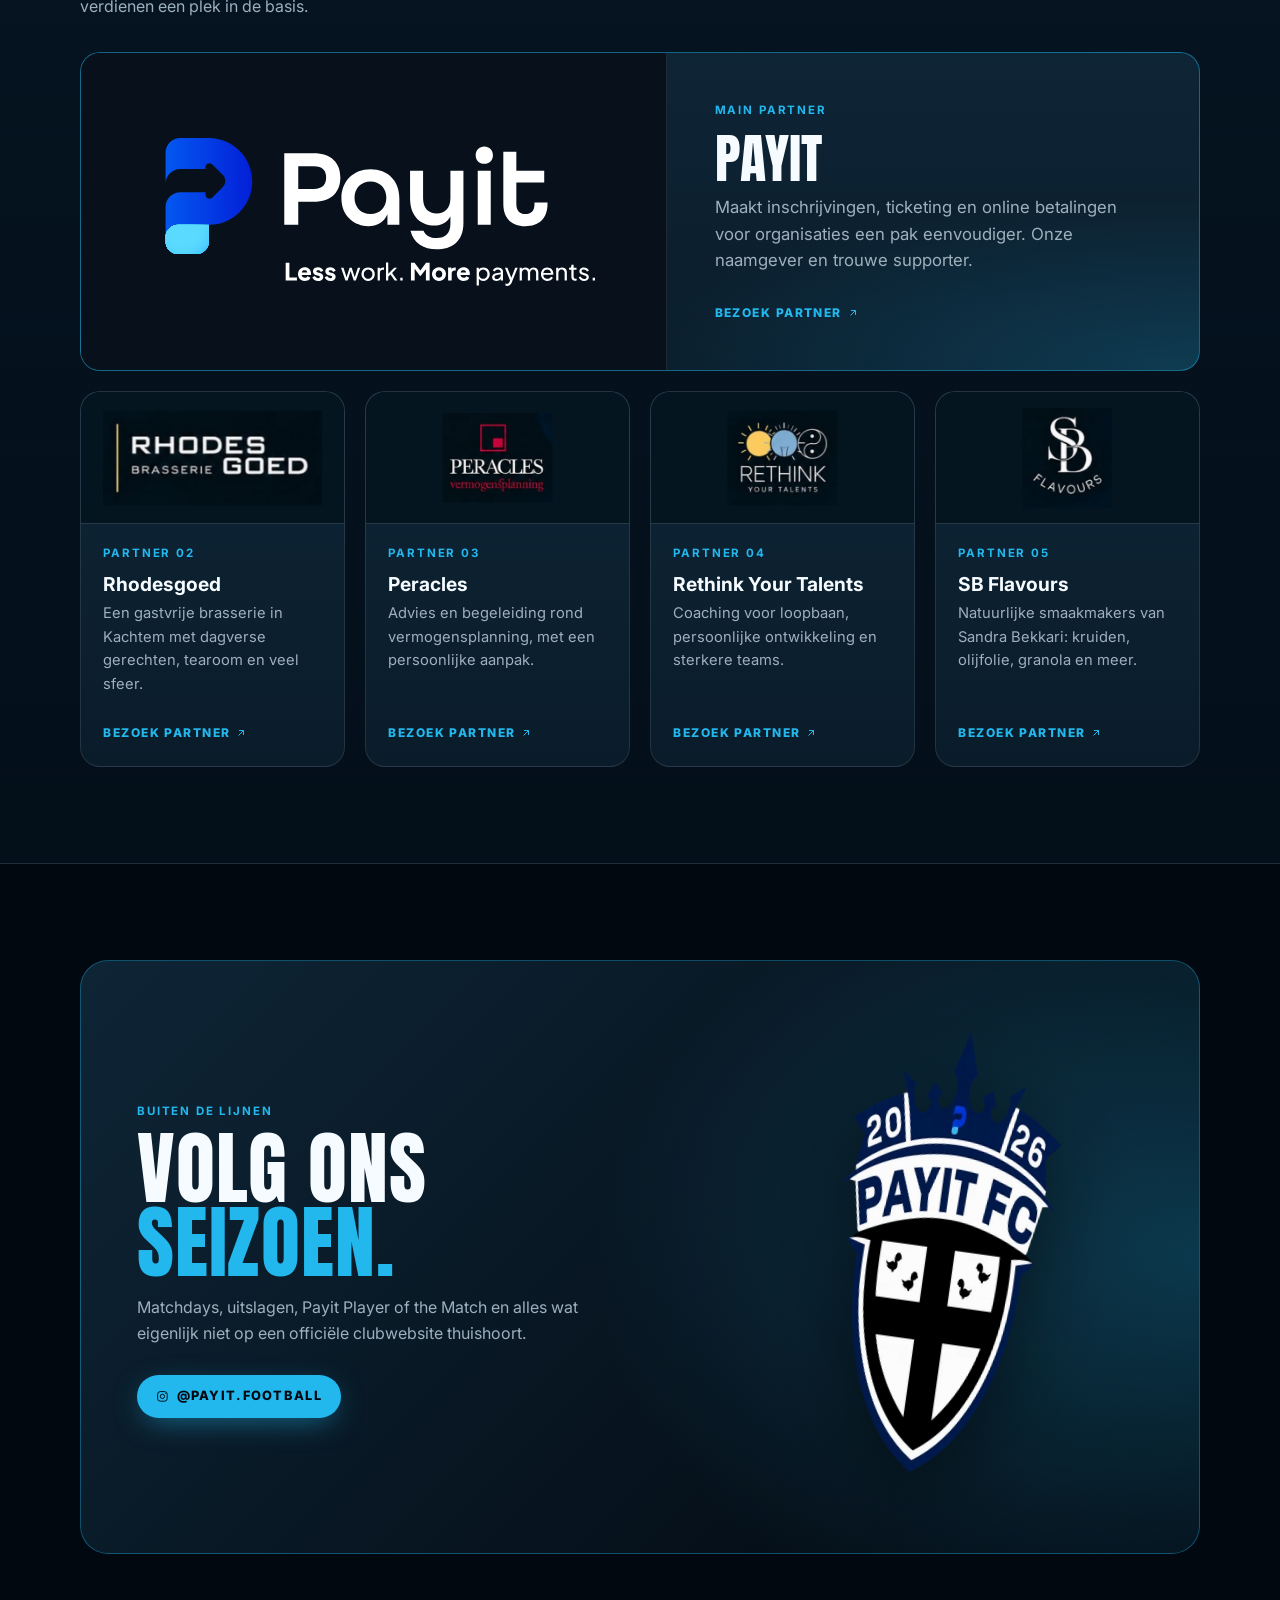
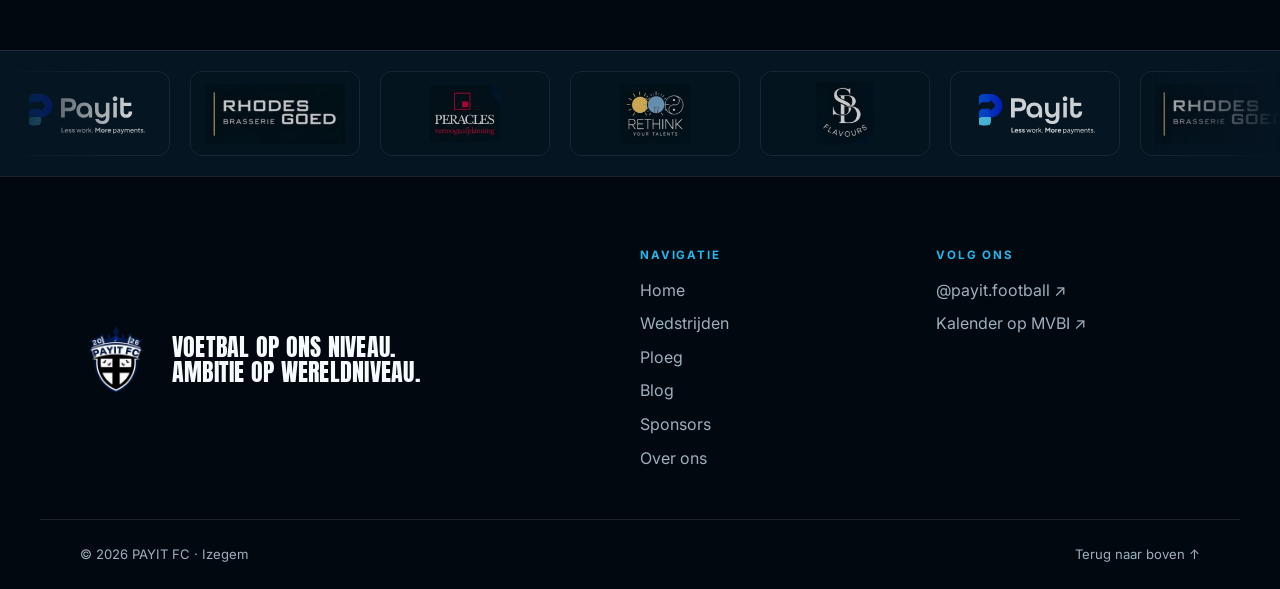
==== commit 3d1fbc1a: "Klassement bijgewerkt van MVBI" ====
--- a/index.html
+++ b/index.html
@@ -44,7 +44,7 @@
         <button class="menu-btn" aria-expanded="false" aria-controls="main-nav" aria-label="Menu"><span></span><span></span></button>
       </div>
     </header>
-  <main id="main" data-stempel="p5smej">
+  <main id="main" data-stempel="1x2fpgv">
       <section class="hero">
         <div class="wrap hero-grid">
           <div class="hero-copy">
@@ -124,7 +124,7 @@
       <div class="table-wrap">
         <table class="standings">
           <thead><tr><th>#</th><th class="l">Ploeg</th><th title="Matchen">M</th><th title="Winst">W</th><th title="Gelijk">G</th><th title="Verlies">V</th><th class="hide-sm" title="Doelpunten voor">DV</th><th class="hide-sm" title="Doelpunten tegen">DT</th><th title="Doelsaldo">DS</th><th>Ptn</th></tr></thead>
-          <tbody><tr class=""><td>1</td><td class="l">FC Ariba</td><td>9</td><td>8</td><td>0</td><td>1</td><td class="hide-sm">110</td><td class="hide-sm">21</td><td>+89</td><td><b>24</b></td></tr><tr class=""><td>2</td><td class="l">T&#39;Bloemgat</td><td>8</td><td>7</td><td>0</td><td>1</td><td class="hide-sm">56</td><td class="hide-sm">21</td><td>+35</td><td><b>21</b></td></tr><tr class=""><td>3</td><td class="l">Checked by Vanhulle</td><td>8</td><td>7</td><td>0</td><td>1</td><td class="hide-sm">55</td><td class="hide-sm">33</td><td>+22</td><td><b>21</b></td></tr><tr class=""><td>4</td><td class="l">Panna FC</td><td>9</td><td>7</td><td>0</td><td>2</td><td class="hide-sm">50</td><td class="hide-sm">31</td><td>+19</td><td><b>21</b></td></tr><tr class=""><td>5</td><td class="l">MVC Deportivo VDM</td><td>7</td><td>6</td><td>1</td><td>0</td><td class="hide-sm">55</td><td class="hide-sm">24</td><td>+31</td><td><b>19</b></td></tr><tr class="us"><td>6</td><td class="l">PAYIT FC</td><td>8</td><td>6</td><td>0</td><td>2</td><td class="hide-sm">74</td><td class="hide-sm">26</td><td>+48</td><td><b>18</b></td></tr><tr class=""><td>7</td><td class="l">MBD United</td><td>8</td><td>5</td><td>1</td><td>2</td><td class="hide-sm">46</td><td class="hide-sm">33</td><td>+13</td><td><b>16</b></td></tr><tr class=""><td>8</td><td class="l">Plectrum - Maison Noire</td><td>8</td><td>5</td><td>1</td><td>2</td><td class="hide-sm">43</td><td class="hide-sm">35</td><td>+8</td><td><b>16</b></td></tr></tbody>
+          <tbody><tr class=""><td>1</td><td class="l">FC Ariba</td><td>9</td><td>8</td><td>0</td><td>1</td><td class="hide-sm">110</td><td class="hide-sm">21</td><td>+89</td><td><b>24</b></td></tr><tr class=""><td>2</td><td class="l">MVC Deportivo VDM</td><td>8</td><td>7</td><td>1</td><td>0</td><td class="hide-sm">65</td><td class="hide-sm">24</td><td>+41</td><td><b>22</b></td></tr><tr class=""><td>3</td><td class="l">T&#39;Bloemgat</td><td>8</td><td>7</td><td>0</td><td>1</td><td class="hide-sm">56</td><td class="hide-sm">21</td><td>+35</td><td><b>21</b></td></tr><tr class=""><td>4</td><td class="l">Checked by Vanhulle</td><td>8</td><td>7</td><td>0</td><td>1</td><td class="hide-sm">55</td><td class="hide-sm">33</td><td>+22</td><td><b>21</b></td></tr><tr class=""><td>5</td><td class="l">Panna FC</td><td>9</td><td>7</td><td>0</td><td>2</td><td class="hide-sm">50</td><td class="hide-sm">31</td><td>+19</td><td><b>21</b></td></tr><tr class="us"><td>6</td><td class="l">PAYIT FC</td><td>8</td><td>6</td><td>0</td><td>2</td><td class="hide-sm">74</td><td class="hide-sm">26</td><td>+48</td><td><b>18</b></td></tr><tr class=""><td>7</td><td class="l">MBD United</td><td>8</td><td>5</td><td>1</td><td>2</td><td class="hide-sm">46</td><td class="hide-sm">33</td><td>+13</td><td><b>16</b></td></tr><tr class=""><td>8</td><td class="l">Plectrum - Maison Noire</td><td>8</td><td>5</td><td>1</td><td>2</td><td class="hide-sm">43</td><td class="hide-sm">35</td><td>+8</td><td><b>16</b></td></tr></tbody>
         </table>
       </div><p class="table-note">Bron: <a href="https://www.mvbi.be/klassement" target="_blank" rel="noopener">MVBI</a> · bijgewerkt 19/11/2026 · M matchen · W winst · G gelijk · V verlies · DV/DT doelpunten voor/tegen · DS doelsaldo</p>
           </div>
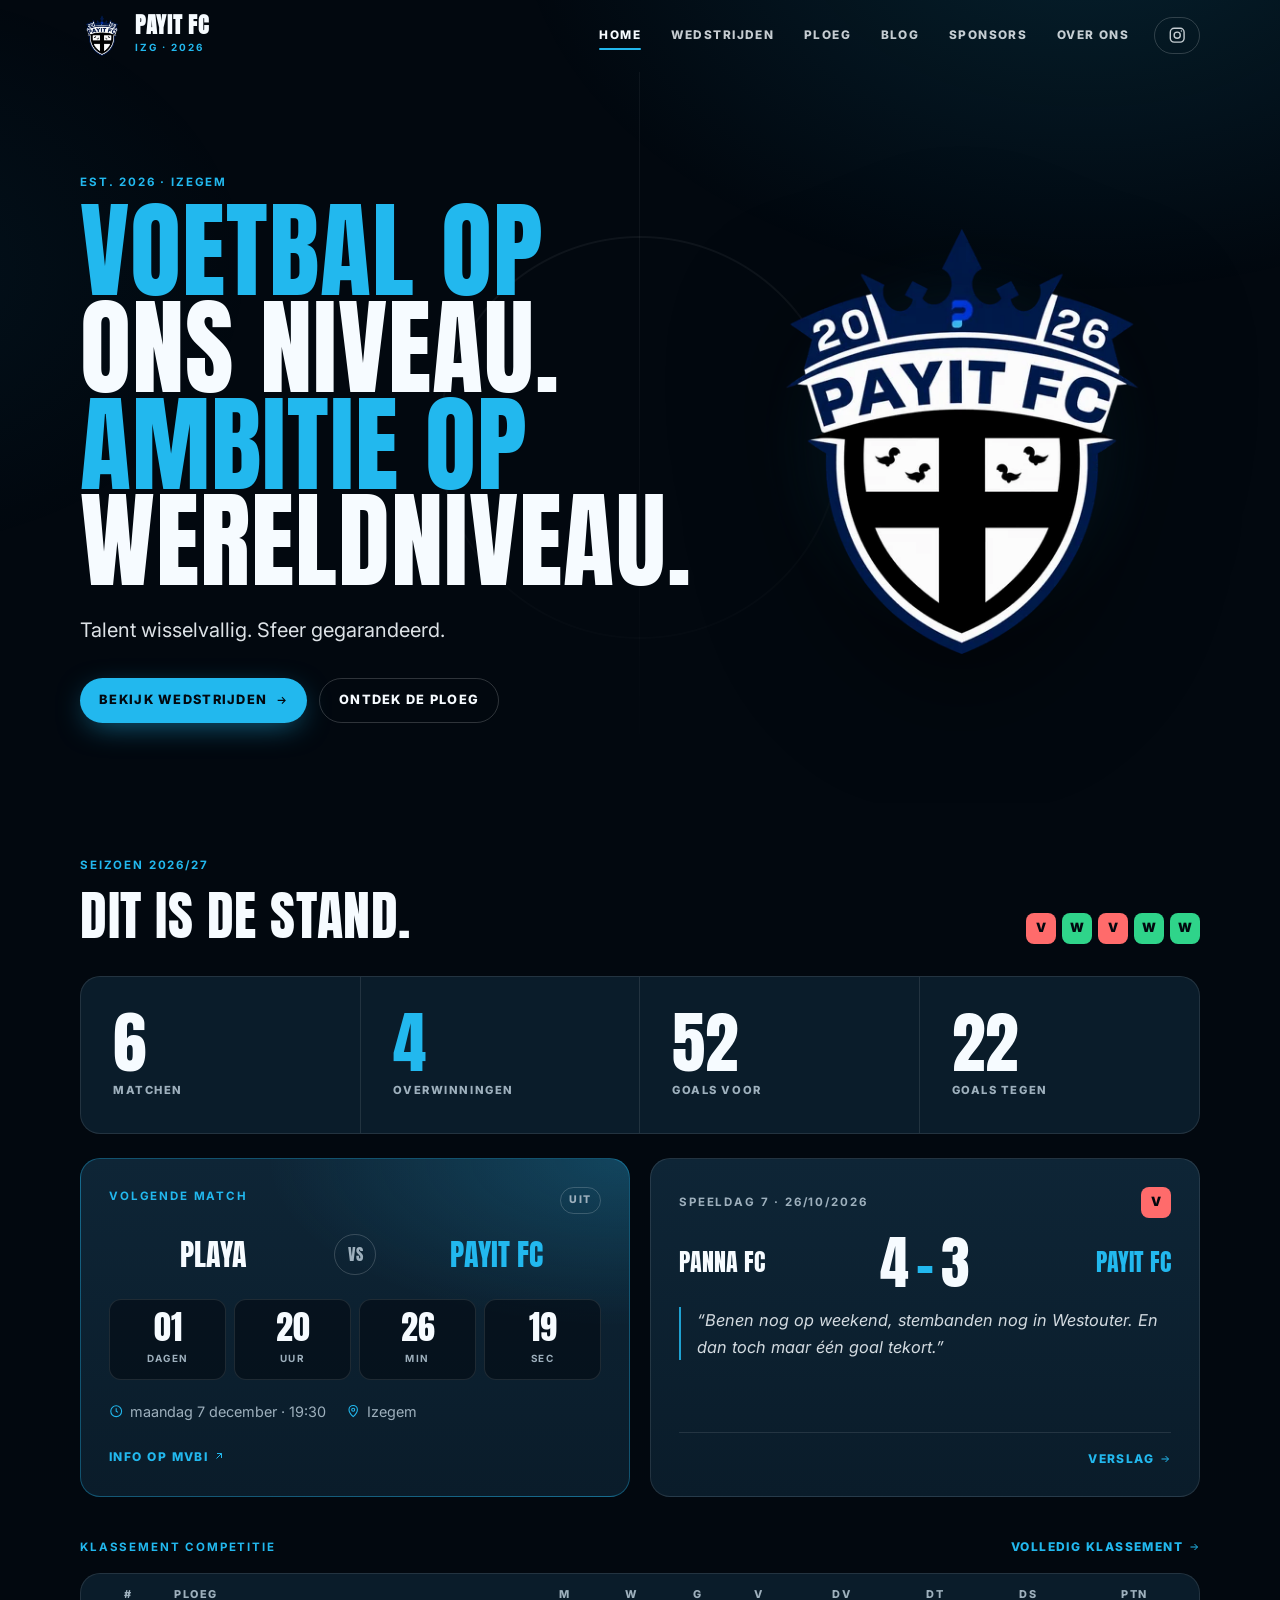
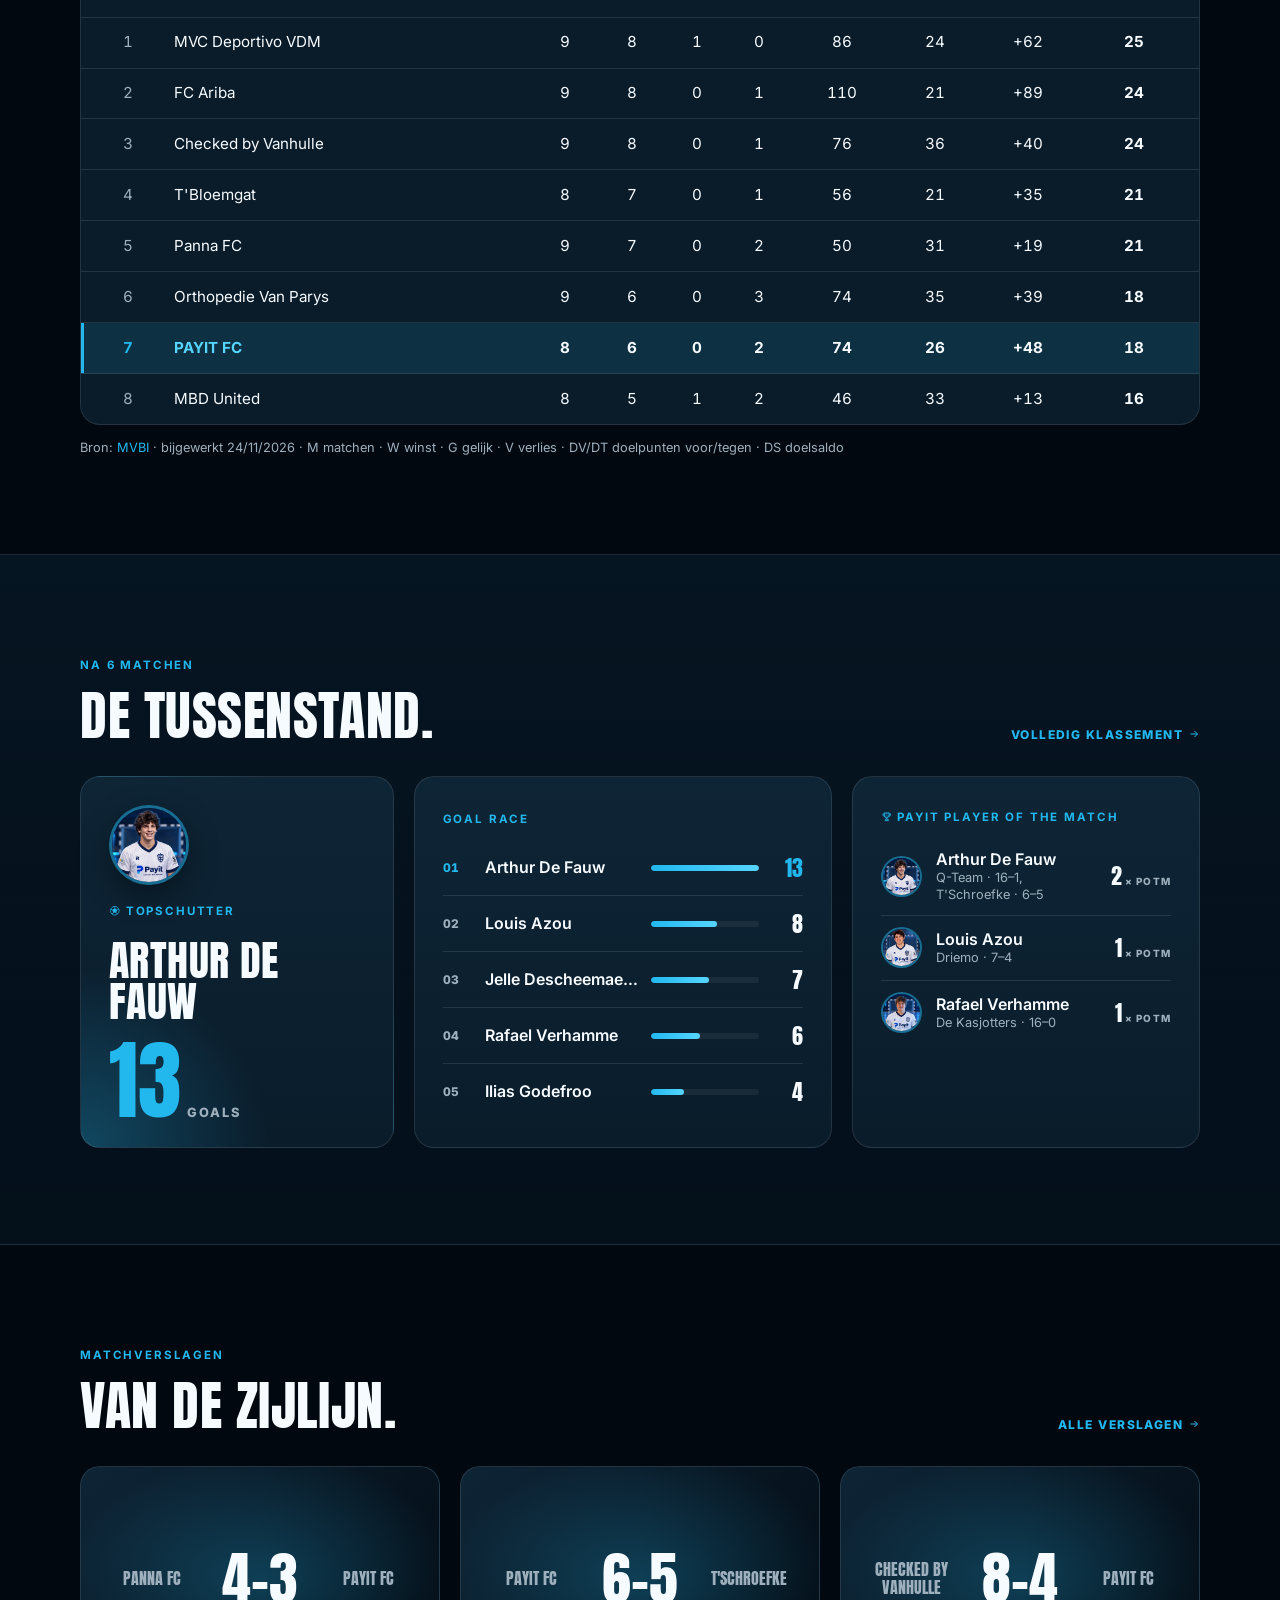
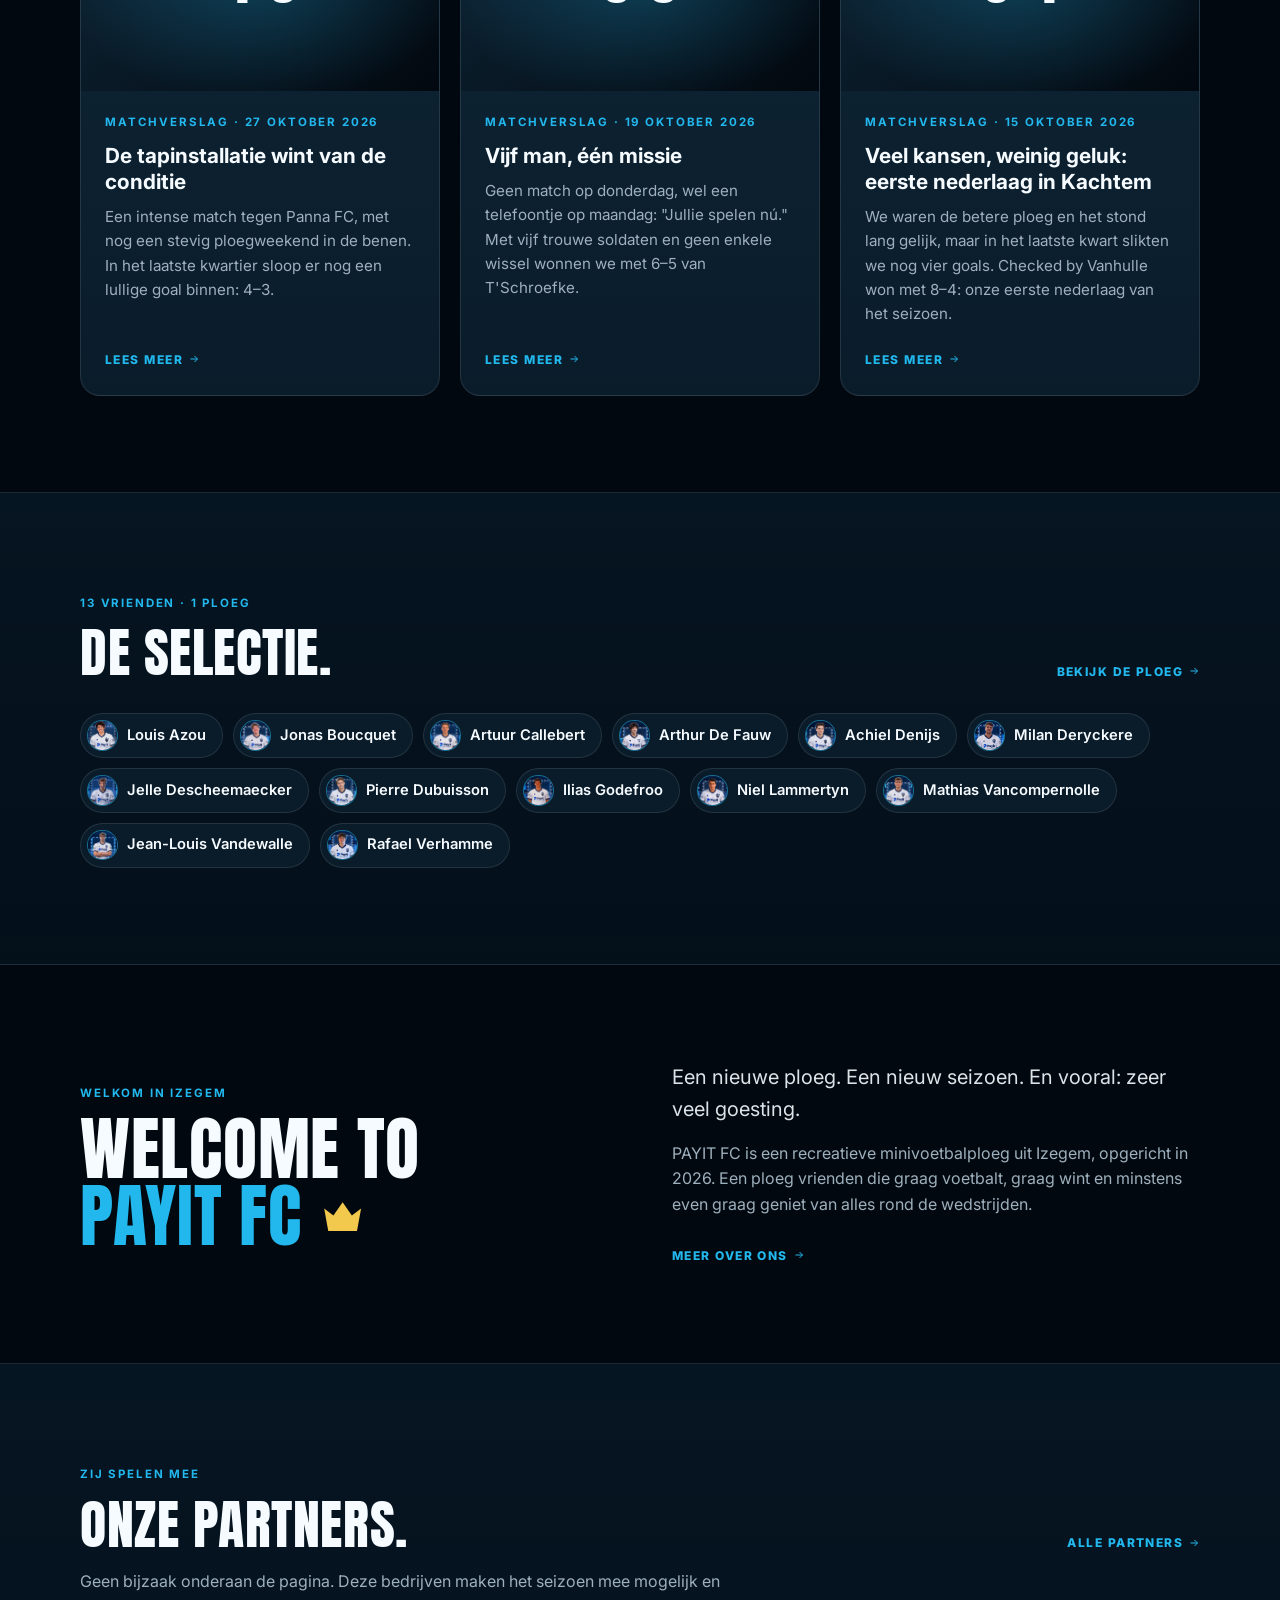
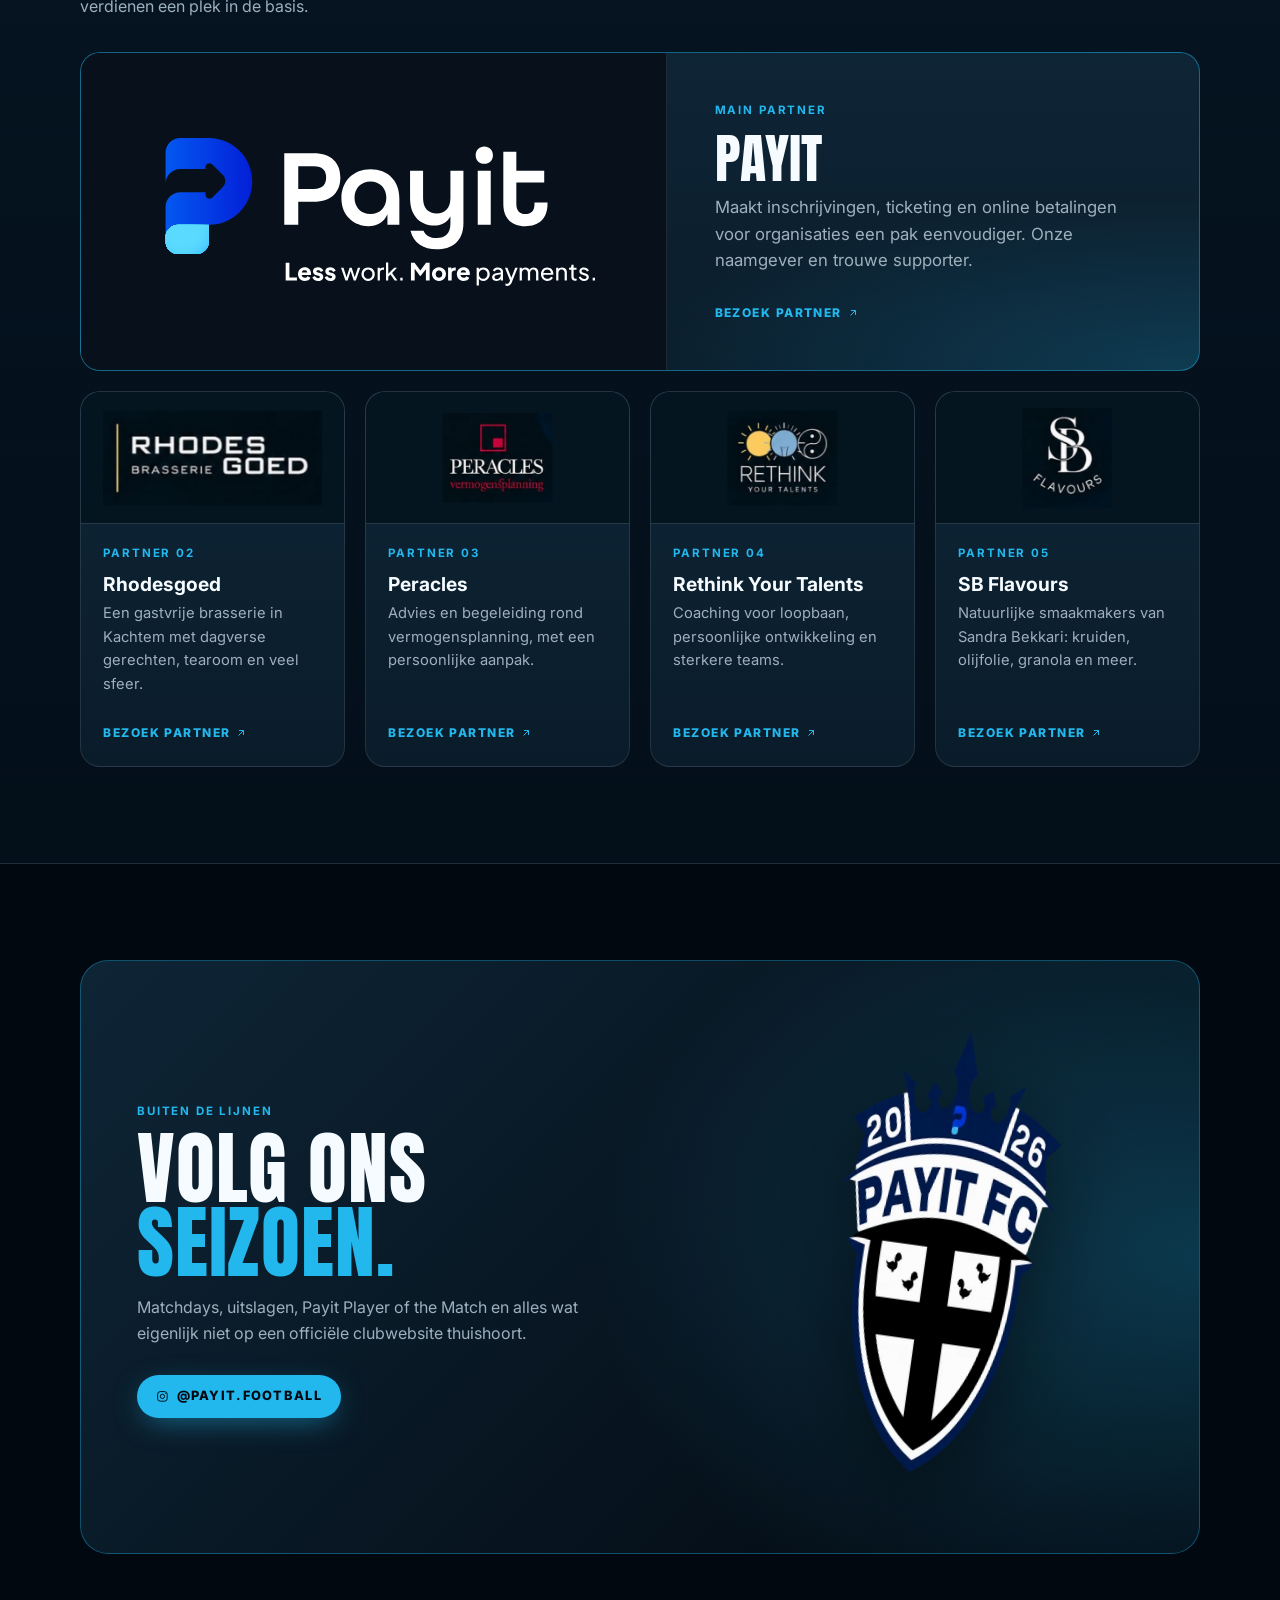
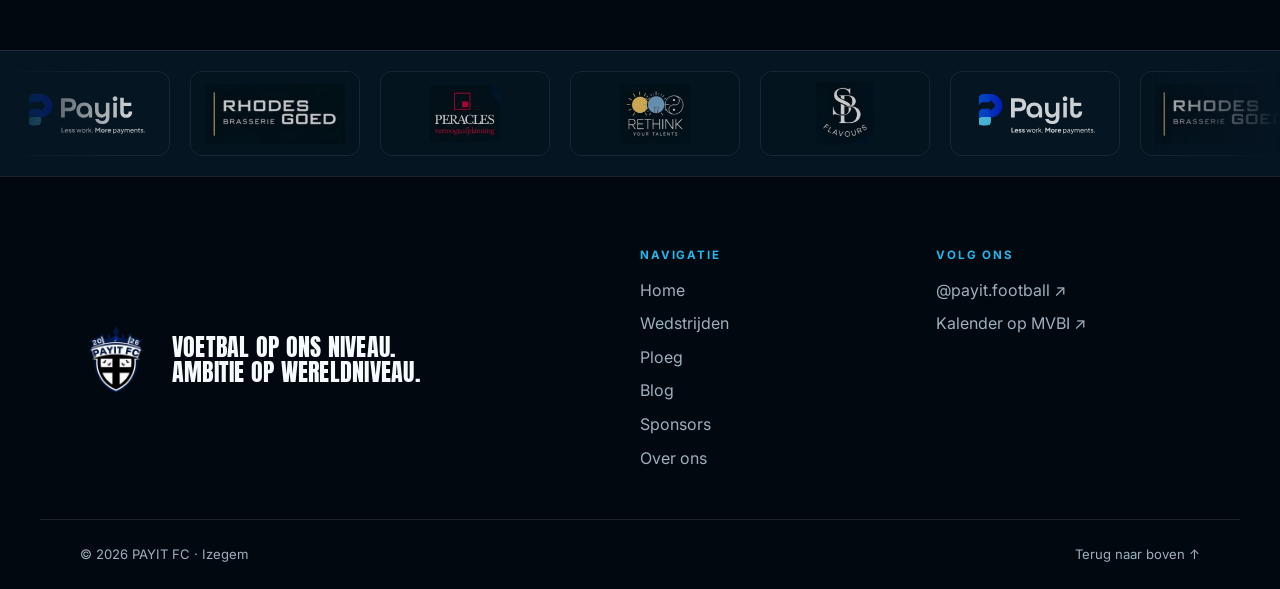
==== commit 912ef912: "Klassement bijgewerkt van MVBI" ====
--- a/index.html
+++ b/index.html
@@ -44,7 +44,7 @@
         <button class="menu-btn" aria-expanded="false" aria-controls="main-nav" aria-label="Menu"><span></span><span></span></button>
       </div>
     </header>
-  <main id="main" data-stempel="1x2fpgv">
+  <main id="main" data-stempel="1m8obn9">
       <section class="hero">
         <div class="wrap hero-grid">
           <div class="hero-copy">
@@ -124,9 +124,9 @@
       <div class="table-wrap">
         <table class="standings">
           <thead><tr><th>#</th><th class="l">Ploeg</th><th title="Matchen">M</th><th title="Winst">W</th><th title="Gelijk">G</th><th title="Verlies">V</th><th class="hide-sm" title="Doelpunten voor">DV</th><th class="hide-sm" title="Doelpunten tegen">DT</th><th title="Doelsaldo">DS</th><th>Ptn</th></tr></thead>
-          <tbody><tr class=""><td>1</td><td class="l">FC Ariba</td><td>9</td><td>8</td><td>0</td><td>1</td><td class="hide-sm">110</td><td class="hide-sm">21</td><td>+89</td><td><b>24</b></td></tr><tr class=""><td>2</td><td class="l">MVC Deportivo VDM</td><td>8</td><td>7</td><td>1</td><td>0</td><td class="hide-sm">65</td><td class="hide-sm">24</td><td>+41</td><td><b>22</b></td></tr><tr class=""><td>3</td><td class="l">T&#39;Bloemgat</td><td>8</td><td>7</td><td>0</td><td>1</td><td class="hide-sm">56</td><td class="hide-sm">21</td><td>+35</td><td><b>21</b></td></tr><tr class=""><td>4</td><td class="l">Checked by Vanhulle</td><td>8</td><td>7</td><td>0</td><td>1</td><td class="hide-sm">55</td><td class="hide-sm">33</td><td>+22</td><td><b>21</b></td></tr><tr class=""><td>5</td><td class="l">Panna FC</td><td>9</td><td>7</td><td>0</td><td>2</td><td class="hide-sm">50</td><td class="hide-sm">31</td><td>+19</td><td><b>21</b></td></tr><tr class="us"><td>6</td><td class="l">PAYIT FC</td><td>8</td><td>6</td><td>0</td><td>2</td><td class="hide-sm">74</td><td class="hide-sm">26</td><td>+48</td><td><b>18</b></td></tr><tr class=""><td>7</td><td class="l">MBD United</td><td>8</td><td>5</td><td>1</td><td>2</td><td class="hide-sm">46</td><td class="hide-sm">33</td><td>+13</td><td><b>16</b></td></tr><tr class=""><td>8</td><td class="l">Plectrum - Maison Noire</td><td>8</td><td>5</td><td>1</td><td>2</td><td class="hide-sm">43</td><td class="hide-sm">35</td><td>+8</td><td><b>16</b></td></tr></tbody>
+          <tbody><tr class=""><td>1</td><td class="l">MVC Deportivo VDM</td><td>9</td><td>8</td><td>1</td><td>0</td><td class="hide-sm">86</td><td class="hide-sm">24</td><td>+62</td><td><b>25</b></td></tr><tr class=""><td>2</td><td class="l">FC Ariba</td><td>9</td><td>8</td><td>0</td><td>1</td><td class="hide-sm">110</td><td class="hide-sm">21</td><td>+89</td><td><b>24</b></td></tr><tr class=""><td>3</td><td class="l">Checked by Vanhulle</td><td>9</td><td>8</td><td>0</td><td>1</td><td class="hide-sm">76</td><td class="hide-sm">36</td><td>+40</td><td><b>24</b></td></tr><tr class=""><td>4</td><td class="l">T&#39;Bloemgat</td><td>8</td><td>7</td><td>0</td><td>1</td><td class="hide-sm">56</td><td class="hide-sm">21</td><td>+35</td><td><b>21</b></td></tr><tr class=""><td>5</td><td class="l">Panna FC</td><td>9</td><td>7</td><td>0</td><td>2</td><td class="hide-sm">50</td><td class="hide-sm">31</td><td>+19</td><td><b>21</b></td></tr><tr class=""><td>6</td><td class="l">Orthopedie Van Parys</td><td>9</td><td>6</td><td>0</td><td>3</td><td class="hide-sm">74</td><td class="hide-sm">35</td><td>+39</td><td><b>18</b></td></tr><tr class="us"><td>7</td><td class="l">PAYIT FC</td><td>8</td><td>6</td><td>0</td><td>2</td><td class="hide-sm">74</td><td class="hide-sm">26</td><td>+48</td><td><b>18</b></td></tr><tr class=""><td>8</td><td class="l">MBD United</td><td>8</td><td>5</td><td>1</td><td>2</td><td class="hide-sm">46</td><td class="hide-sm">33</td><td>+13</td><td><b>16</b></td></tr></tbody>
         </table>
-      </div><p class="table-note">Bron: <a href="https://www.mvbi.be/klassement" target="_blank" rel="noopener">MVBI</a> · bijgewerkt 19/11/2026 · M matchen · W winst · G gelijk · V verlies · DV/DT doelpunten voor/tegen · DS doelsaldo</p>
+      </div><p class="table-note">Bron: <a href="https://www.mvbi.be/klassement" target="_blank" rel="noopener">MVBI</a> · bijgewerkt 24/11/2026 · M matchen · W winst · G gelijk · V verlies · DV/DT doelpunten voor/tegen · DS doelsaldo</p>
           </div>
         </div>
       </section>
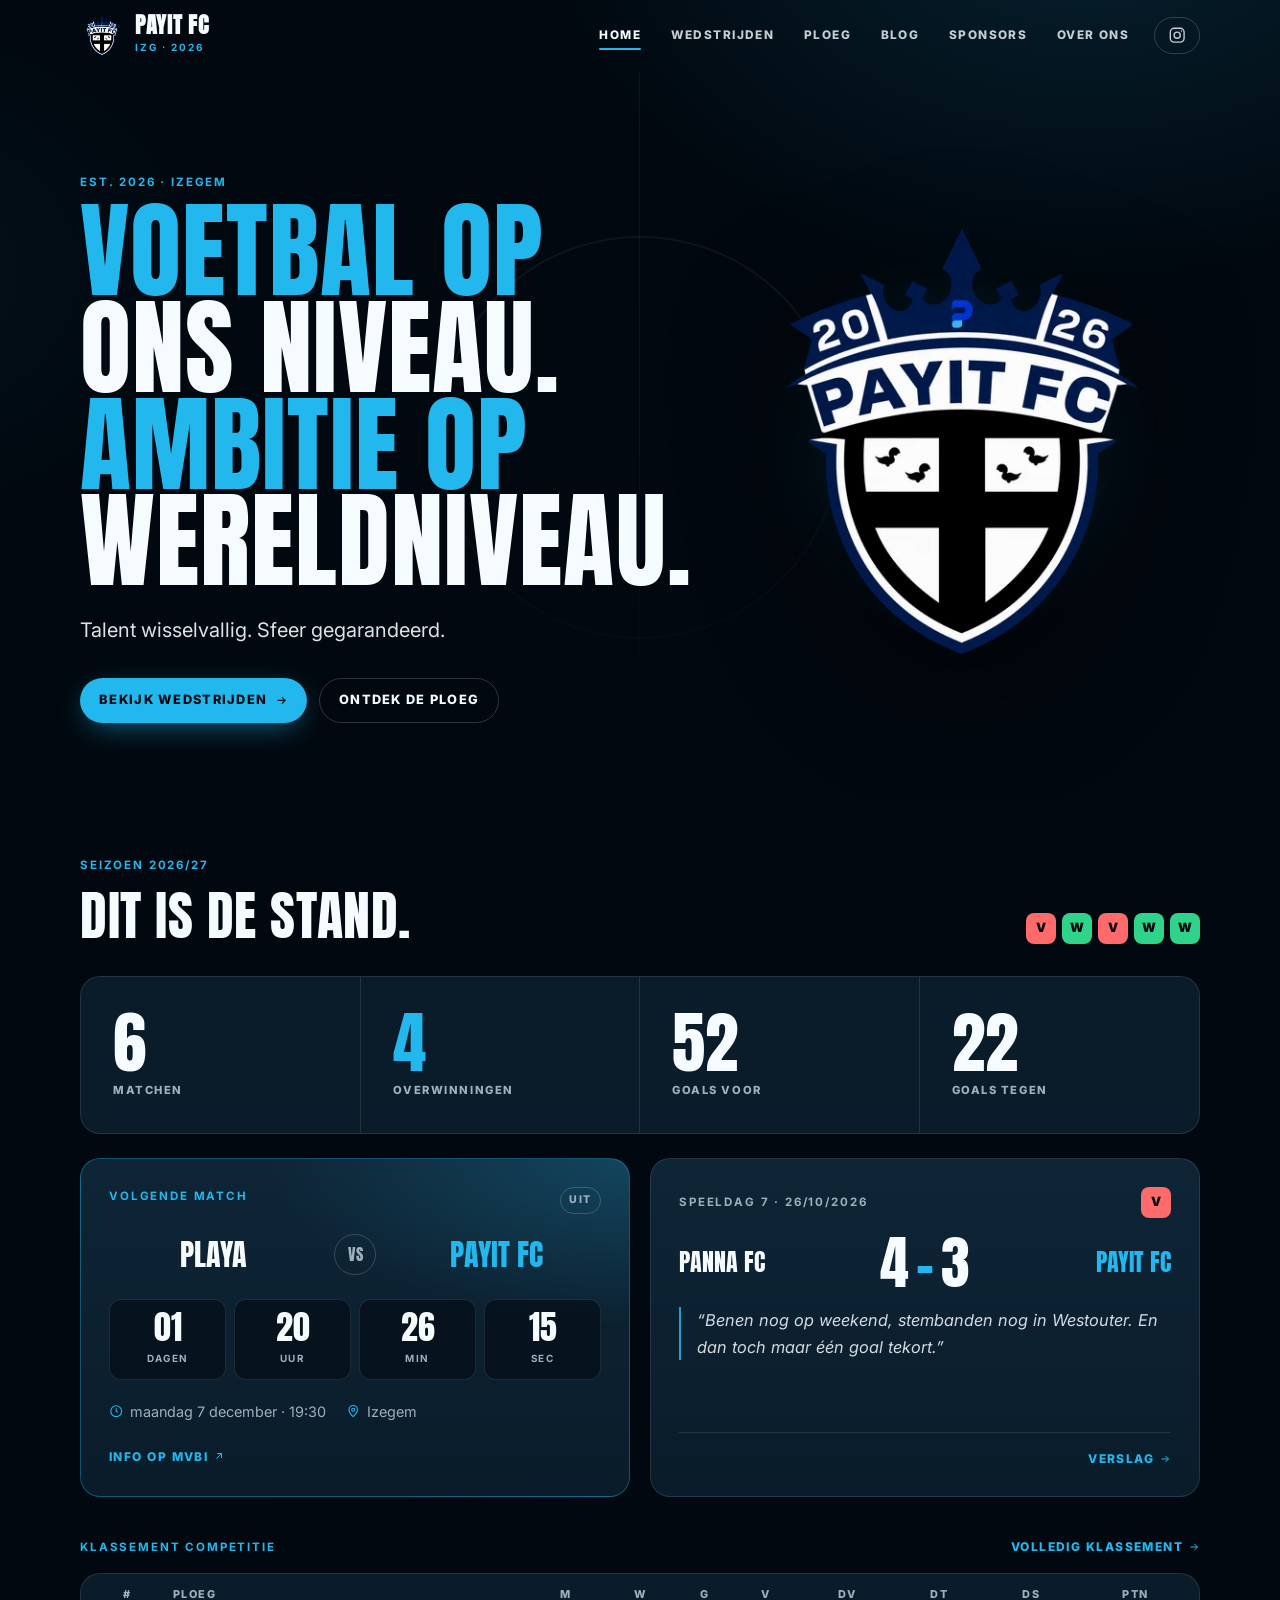
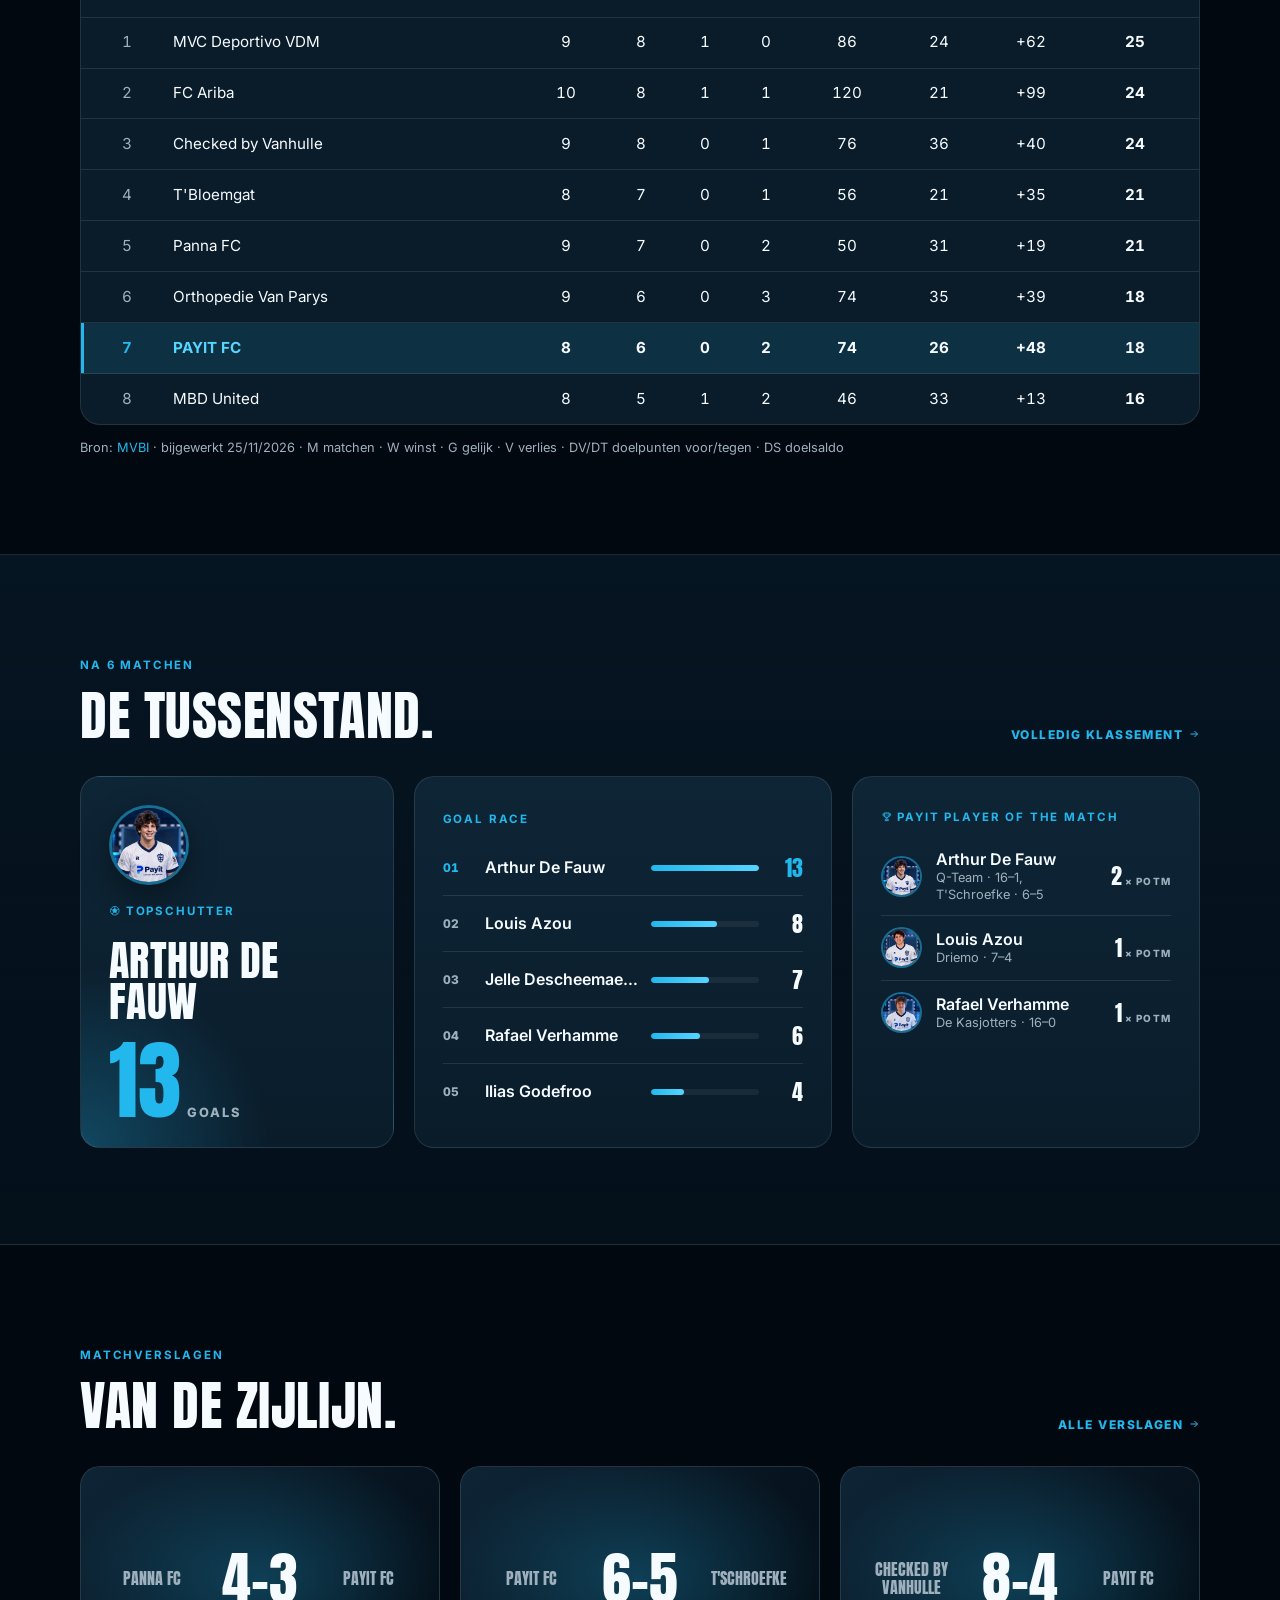
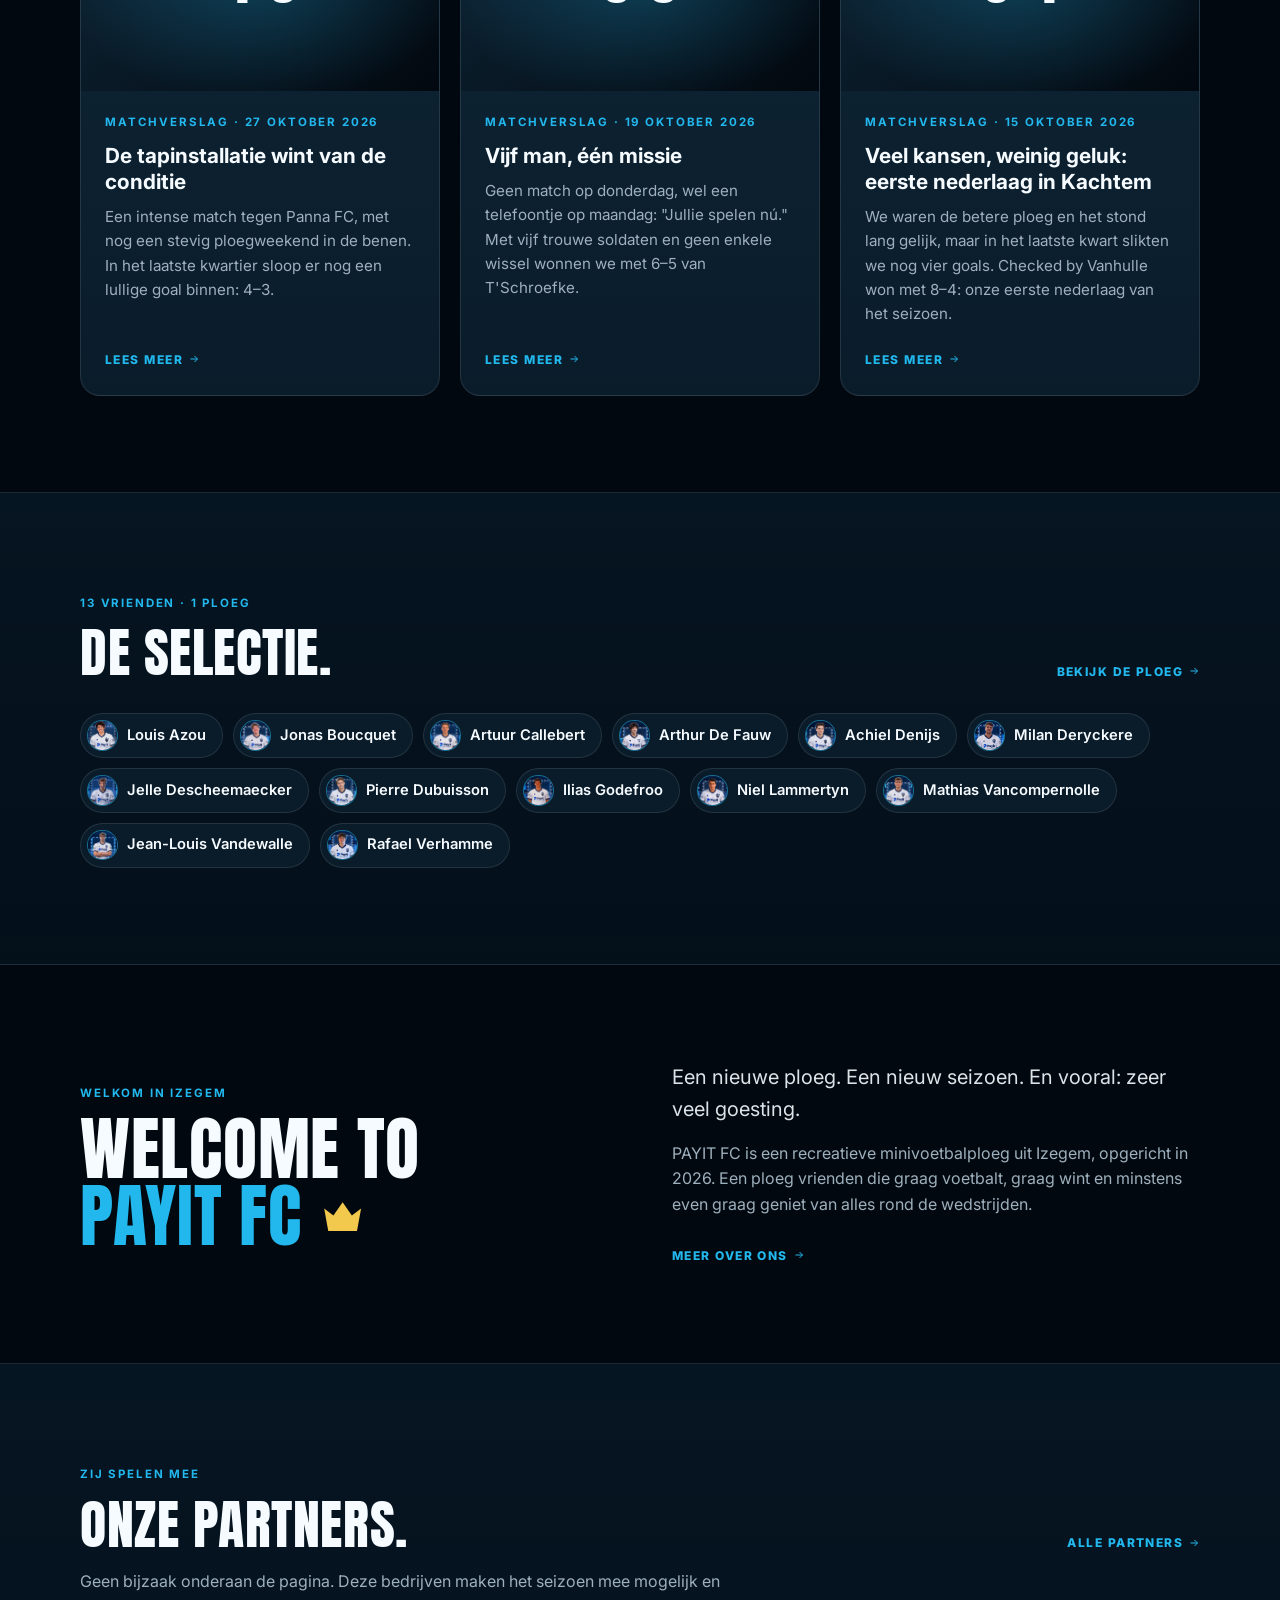
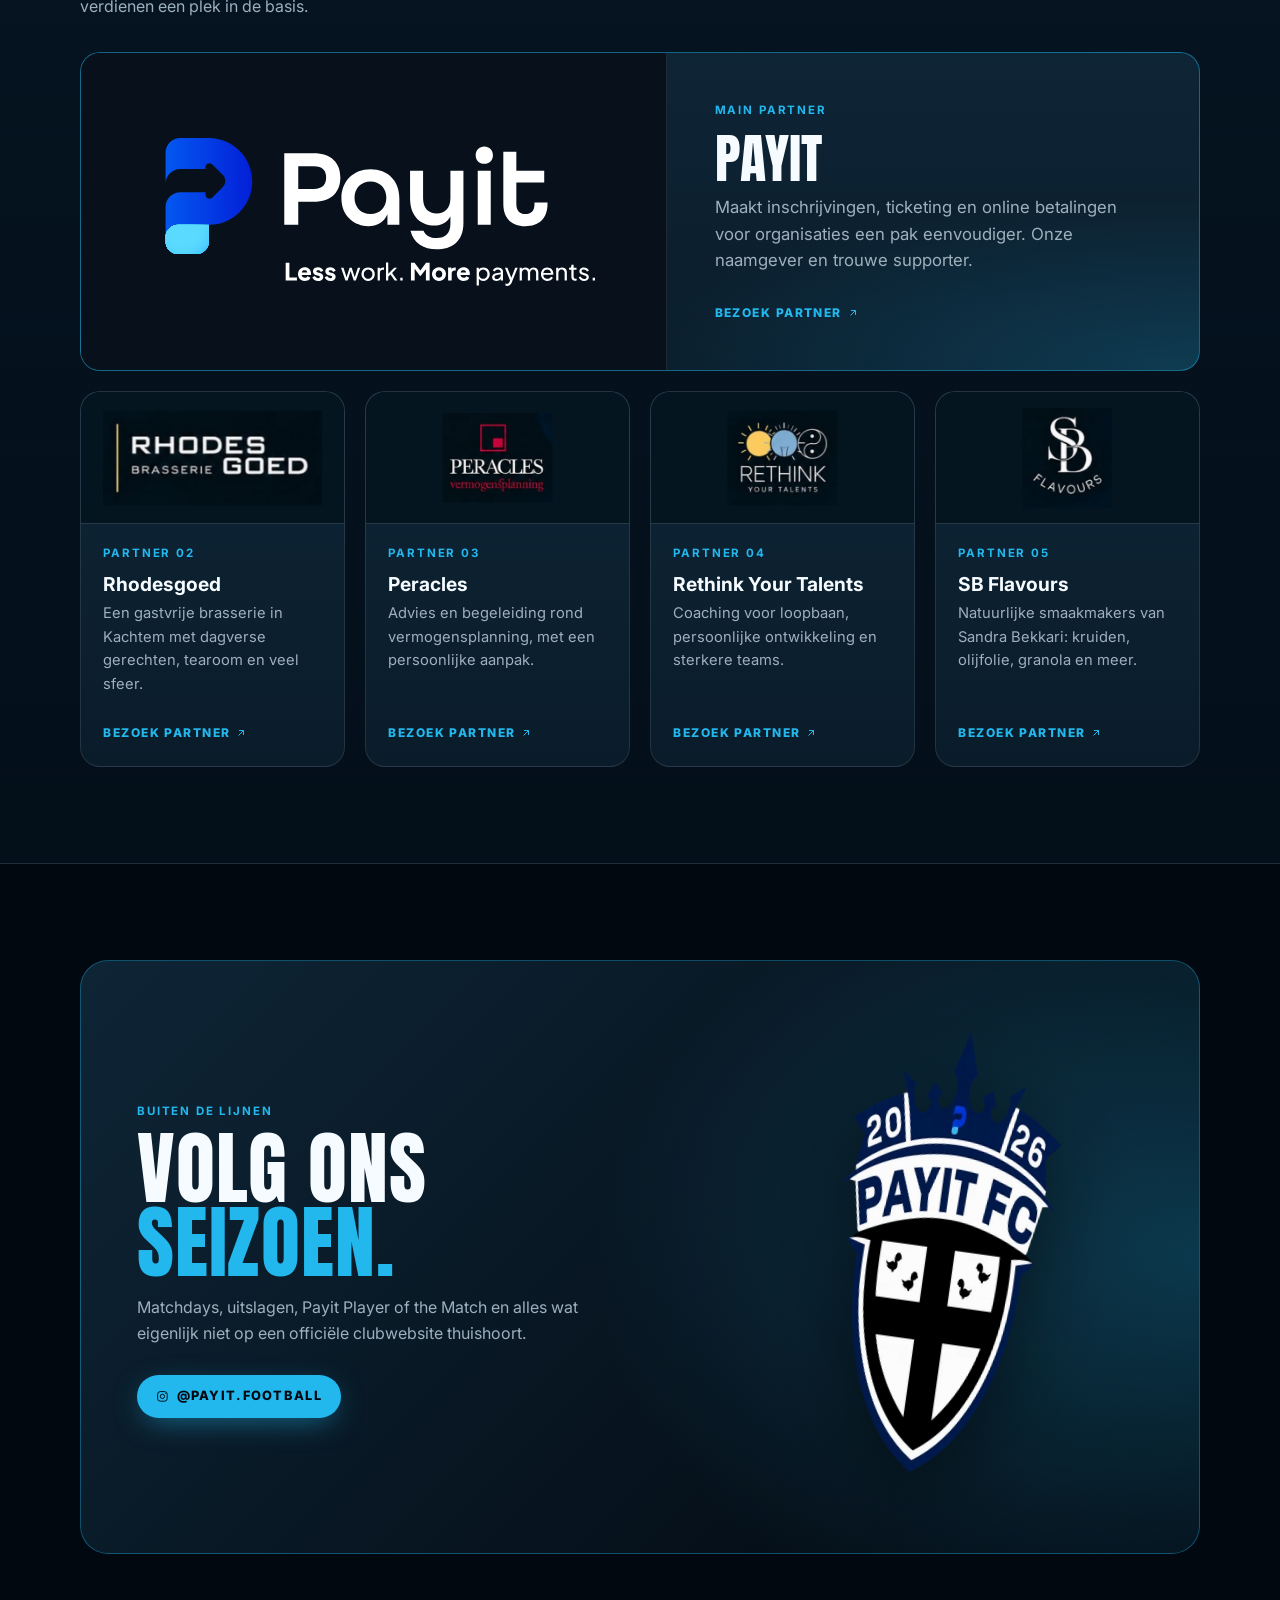
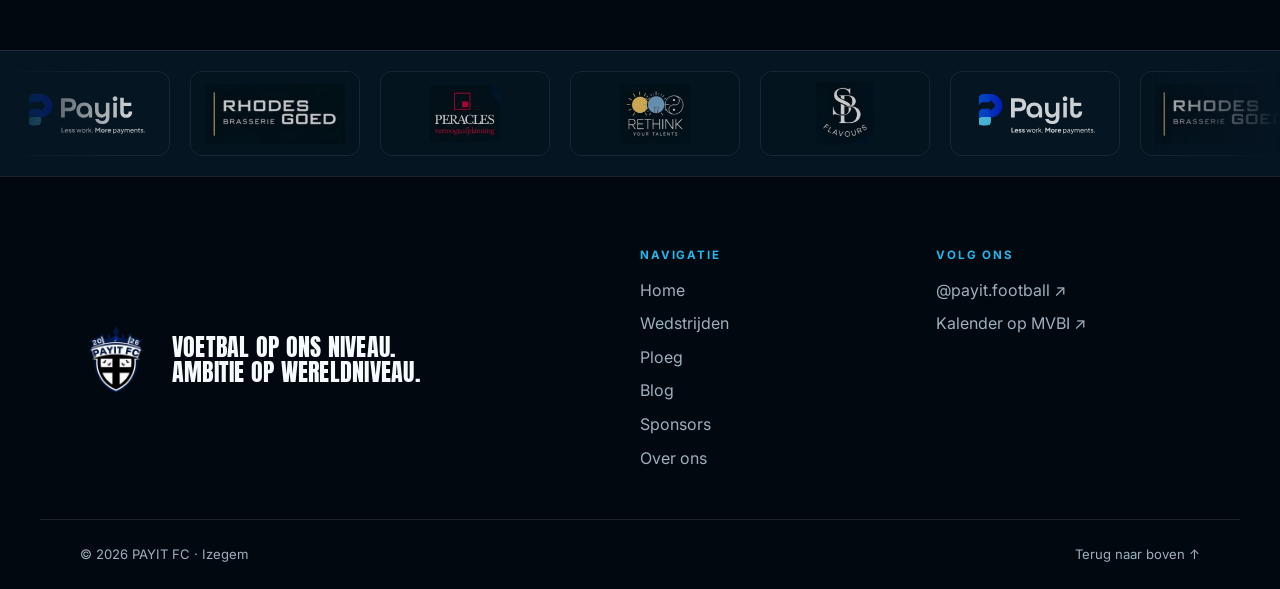
==== commit 8c0700eb: "Klassement bijgewerkt van MVBI" ====
--- a/index.html
+++ b/index.html
@@ -44,7 +44,7 @@
         <button class="menu-btn" aria-expanded="false" aria-controls="main-nav" aria-label="Menu"><span></span><span></span></button>
       </div>
     </header>
-  <main id="main" data-stempel="1m8obn9">
+  <main id="main" data-stempel="1iag9nc">
       <section class="hero">
         <div class="wrap hero-grid">
           <div class="hero-copy">
@@ -124,9 +124,9 @@
       <div class="table-wrap">
         <table class="standings">
           <thead><tr><th>#</th><th class="l">Ploeg</th><th title="Matchen">M</th><th title="Winst">W</th><th title="Gelijk">G</th><th title="Verlies">V</th><th class="hide-sm" title="Doelpunten voor">DV</th><th class="hide-sm" title="Doelpunten tegen">DT</th><th title="Doelsaldo">DS</th><th>Ptn</th></tr></thead>
-          <tbody><tr class=""><td>1</td><td class="l">MVC Deportivo VDM</td><td>9</td><td>8</td><td>1</td><td>0</td><td class="hide-sm">86</td><td class="hide-sm">24</td><td>+62</td><td><b>25</b></td></tr><tr class=""><td>2</td><td class="l">FC Ariba</td><td>9</td><td>8</td><td>0</td><td>1</td><td class="hide-sm">110</td><td class="hide-sm">21</td><td>+89</td><td><b>24</b></td></tr><tr class=""><td>3</td><td class="l">Checked by Vanhulle</td><td>9</td><td>8</td><td>0</td><td>1</td><td class="hide-sm">76</td><td class="hide-sm">36</td><td>+40</td><td><b>24</b></td></tr><tr class=""><td>4</td><td class="l">T&#39;Bloemgat</td><td>8</td><td>7</td><td>0</td><td>1</td><td class="hide-sm">56</td><td class="hide-sm">21</td><td>+35</td><td><b>21</b></td></tr><tr class=""><td>5</td><td class="l">Panna FC</td><td>9</td><td>7</td><td>0</td><td>2</td><td class="hide-sm">50</td><td class="hide-sm">31</td><td>+19</td><td><b>21</b></td></tr><tr class=""><td>6</td><td class="l">Orthopedie Van Parys</td><td>9</td><td>6</td><td>0</td><td>3</td><td class="hide-sm">74</td><td class="hide-sm">35</td><td>+39</td><td><b>18</b></td></tr><tr class="us"><td>7</td><td class="l">PAYIT FC</td><td>8</td><td>6</td><td>0</td><td>2</td><td class="hide-sm">74</td><td class="hide-sm">26</td><td>+48</td><td><b>18</b></td></tr><tr class=""><td>8</td><td class="l">MBD United</td><td>8</td><td>5</td><td>1</td><td>2</td><td class="hide-sm">46</td><td class="hide-sm">33</td><td>+13</td><td><b>16</b></td></tr></tbody>
+          <tbody><tr class=""><td>1</td><td class="l">MVC Deportivo VDM</td><td>9</td><td>8</td><td>1</td><td>0</td><td class="hide-sm">86</td><td class="hide-sm">24</td><td>+62</td><td><b>25</b></td></tr><tr class=""><td>2</td><td class="l">FC Ariba</td><td>10</td><td>8</td><td>1</td><td>1</td><td class="hide-sm">120</td><td class="hide-sm">21</td><td>+99</td><td><b>24</b></td></tr><tr class=""><td>3</td><td class="l">Checked by Vanhulle</td><td>9</td><td>8</td><td>0</td><td>1</td><td class="hide-sm">76</td><td class="hide-sm">36</td><td>+40</td><td><b>24</b></td></tr><tr class=""><td>4</td><td class="l">T&#39;Bloemgat</td><td>8</td><td>7</td><td>0</td><td>1</td><td class="hide-sm">56</td><td class="hide-sm">21</td><td>+35</td><td><b>21</b></td></tr><tr class=""><td>5</td><td class="l">Panna FC</td><td>9</td><td>7</td><td>0</td><td>2</td><td class="hide-sm">50</td><td class="hide-sm">31</td><td>+19</td><td><b>21</b></td></tr><tr class=""><td>6</td><td class="l">Orthopedie Van Parys</td><td>9</td><td>6</td><td>0</td><td>3</td><td class="hide-sm">74</td><td class="hide-sm">35</td><td>+39</td><td><b>18</b></td></tr><tr class="us"><td>7</td><td class="l">PAYIT FC</td><td>8</td><td>6</td><td>0</td><td>2</td><td class="hide-sm">74</td><td class="hide-sm">26</td><td>+48</td><td><b>18</b></td></tr><tr class=""><td>8</td><td class="l">MBD United</td><td>8</td><td>5</td><td>1</td><td>2</td><td class="hide-sm">46</td><td class="hide-sm">33</td><td>+13</td><td><b>16</b></td></tr></tbody>
         </table>
-      </div><p class="table-note">Bron: <a href="https://www.mvbi.be/klassement" target="_blank" rel="noopener">MVBI</a> · bijgewerkt 24/11/2026 · M matchen · W winst · G gelijk · V verlies · DV/DT doelpunten voor/tegen · DS doelsaldo</p>
+      </div><p class="table-note">Bron: <a href="https://www.mvbi.be/klassement" target="_blank" rel="noopener">MVBI</a> · bijgewerkt 25/11/2026 · M matchen · W winst · G gelijk · V verlies · DV/DT doelpunten voor/tegen · DS doelsaldo</p>
           </div>
         </div>
       </section>
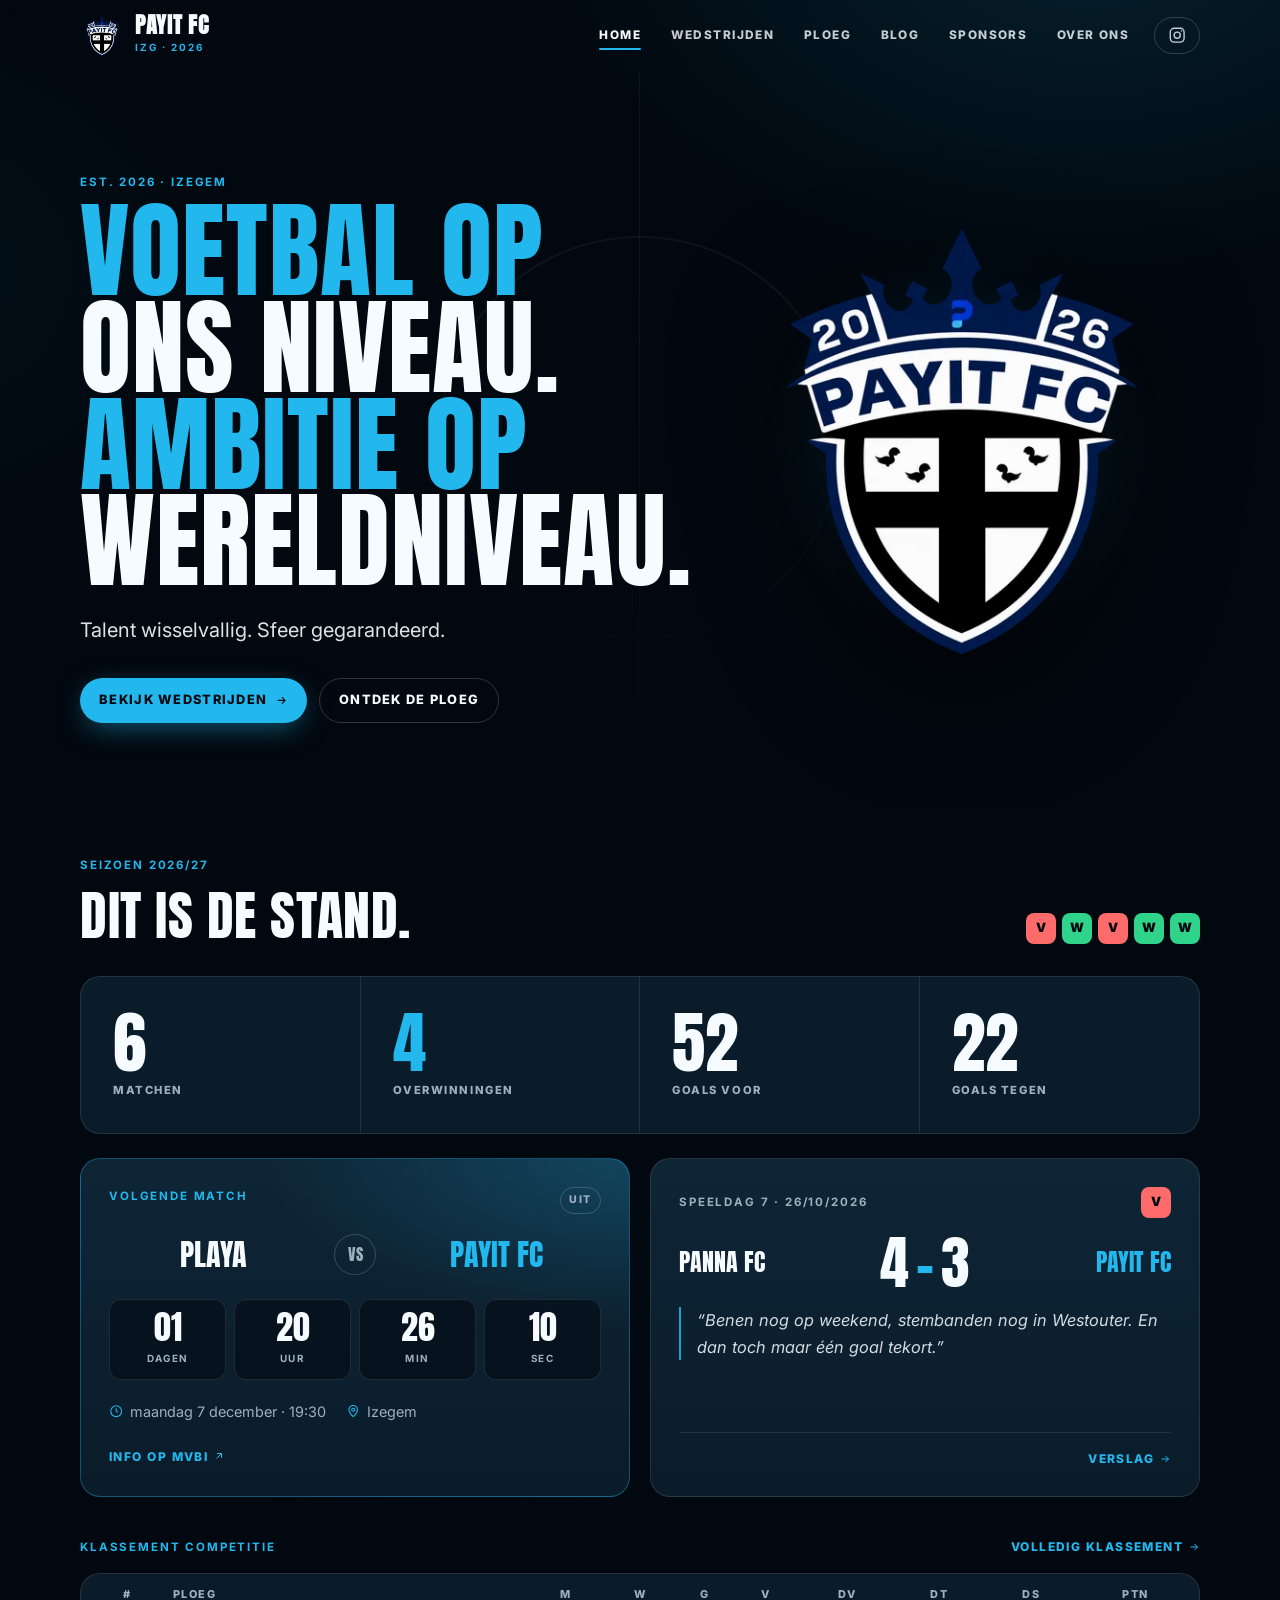
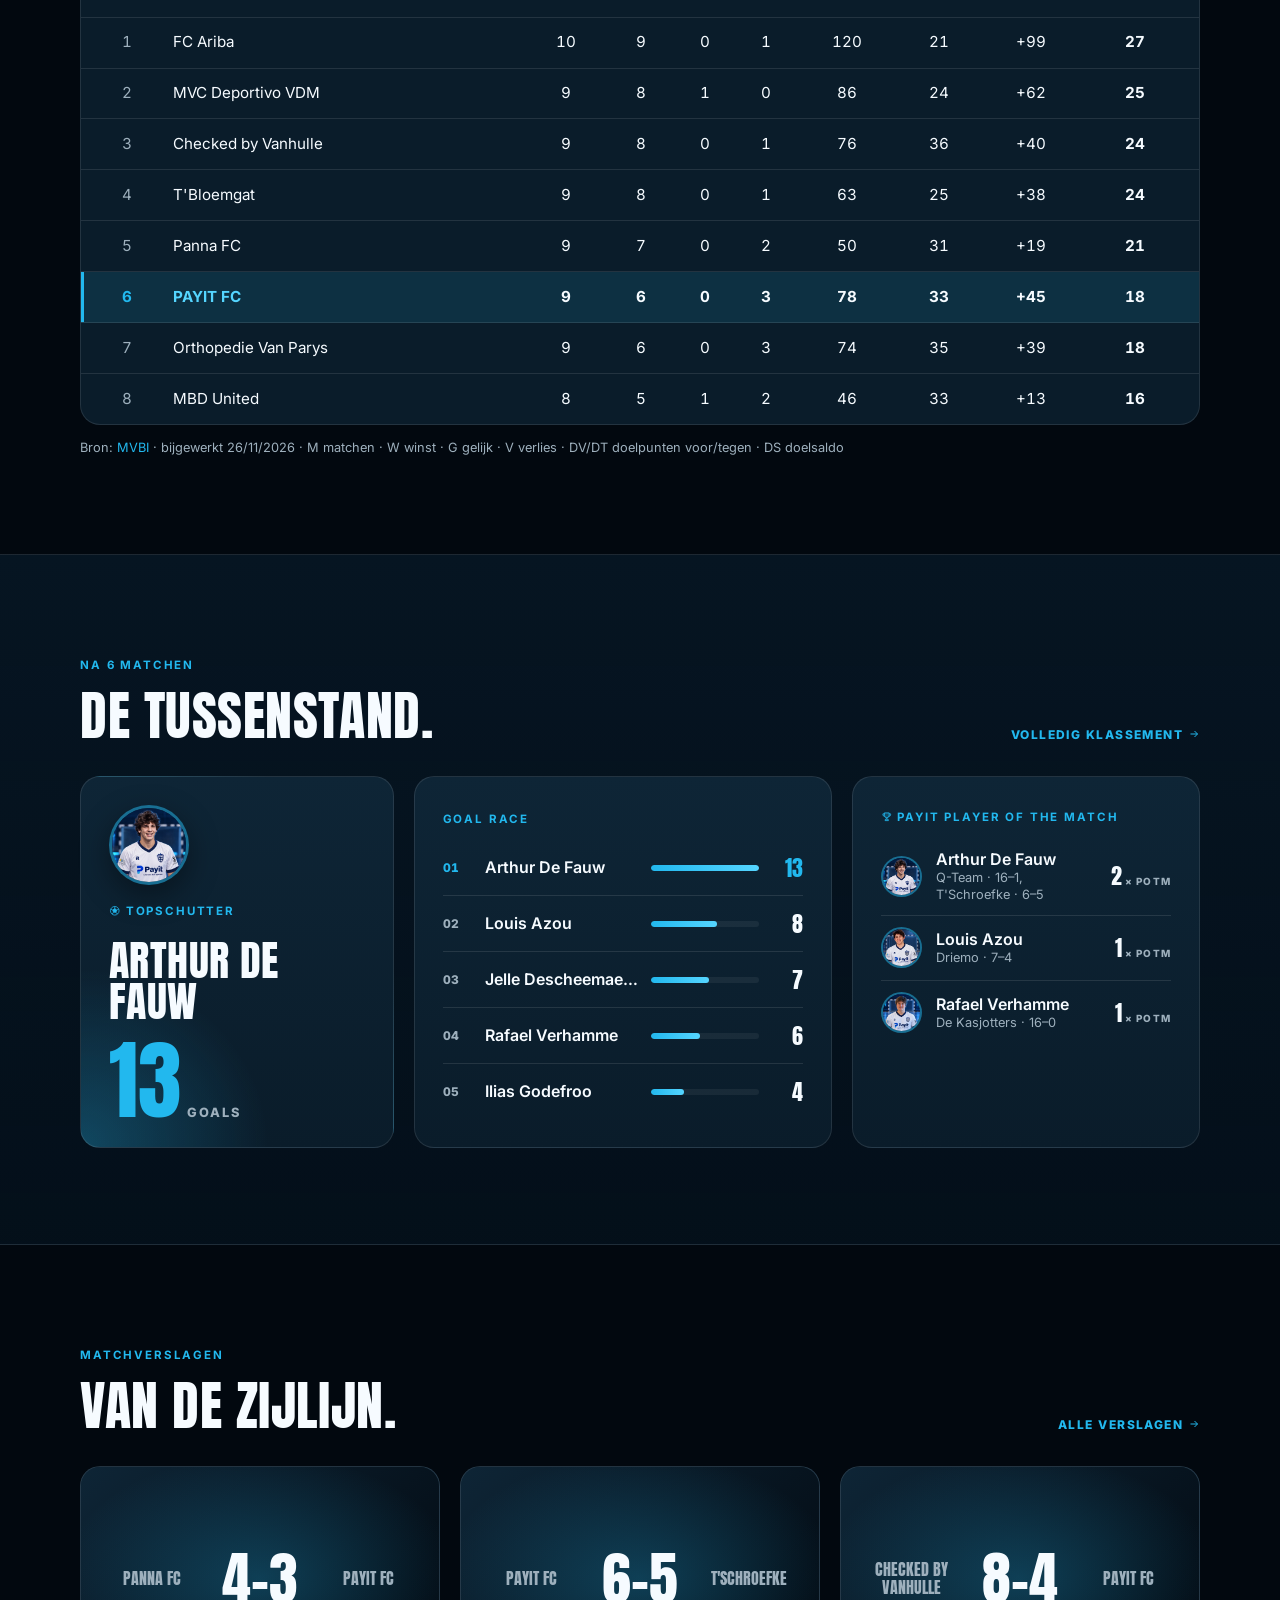
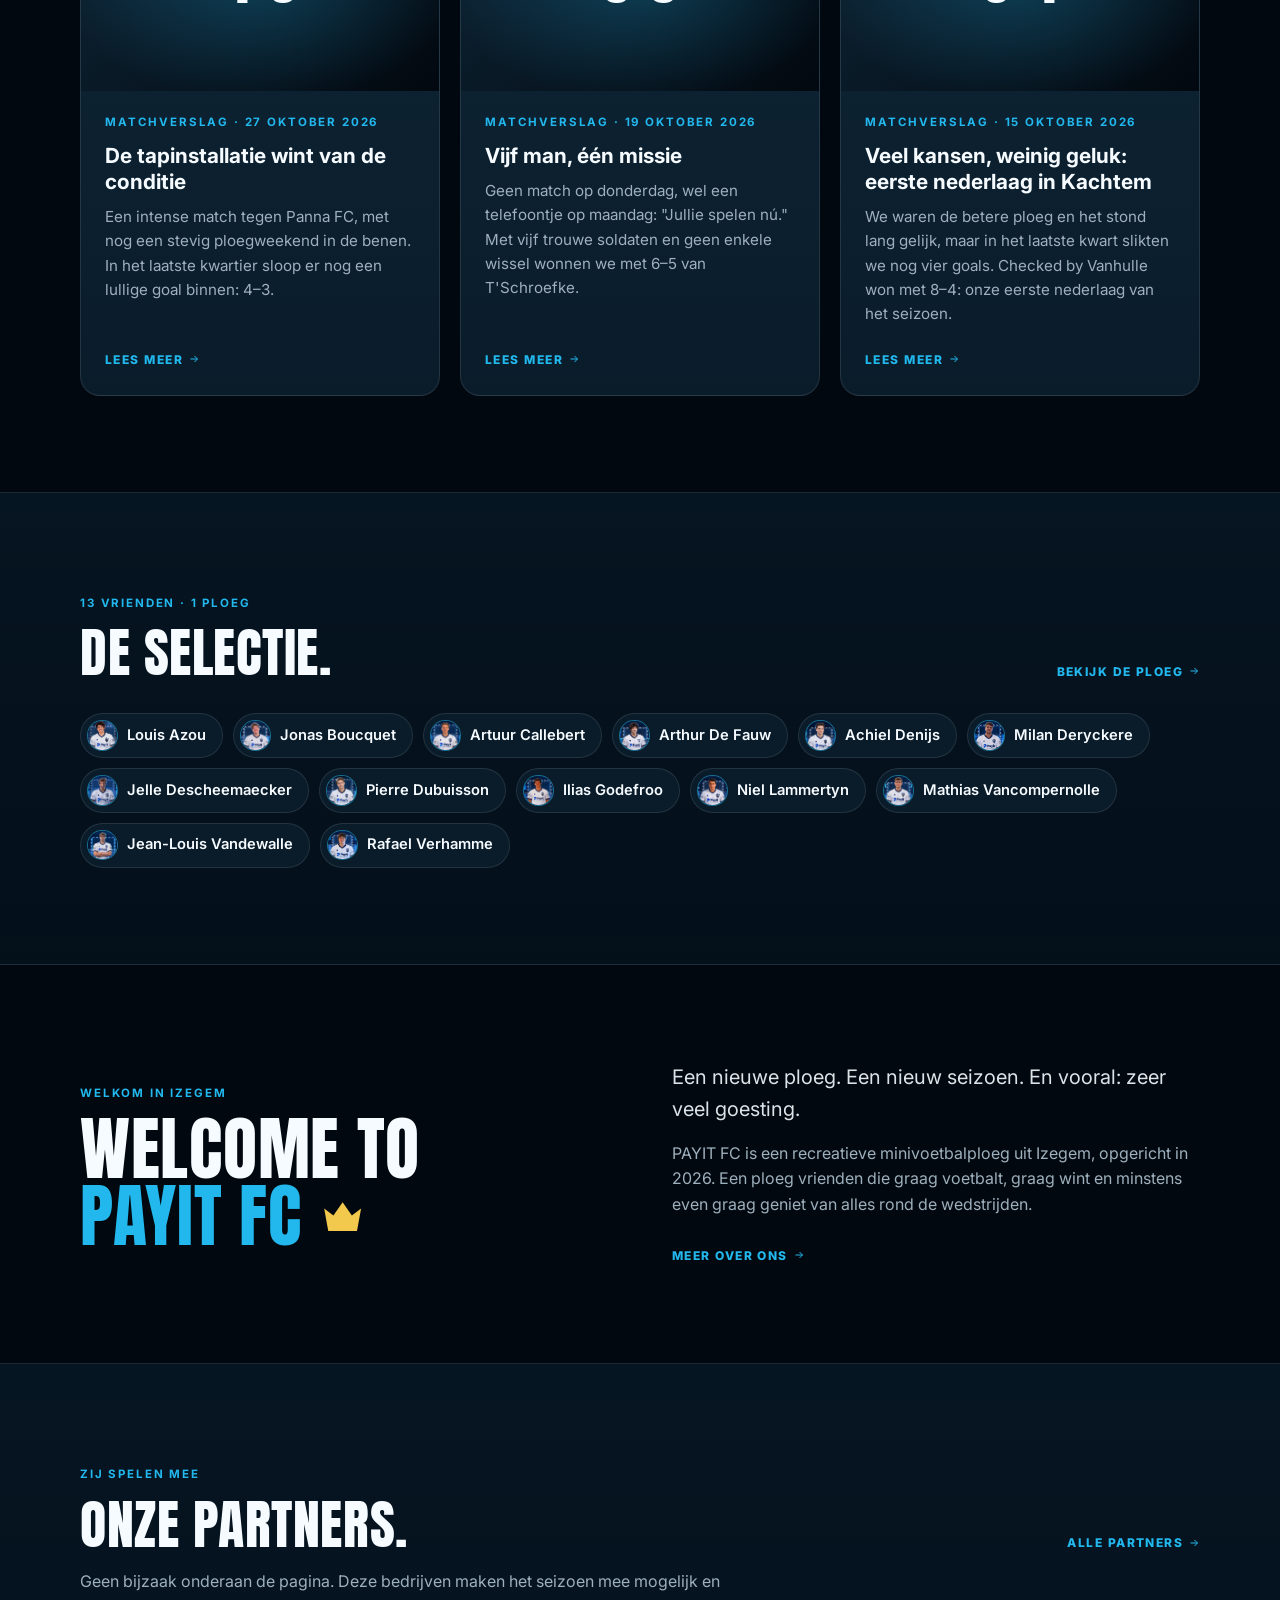
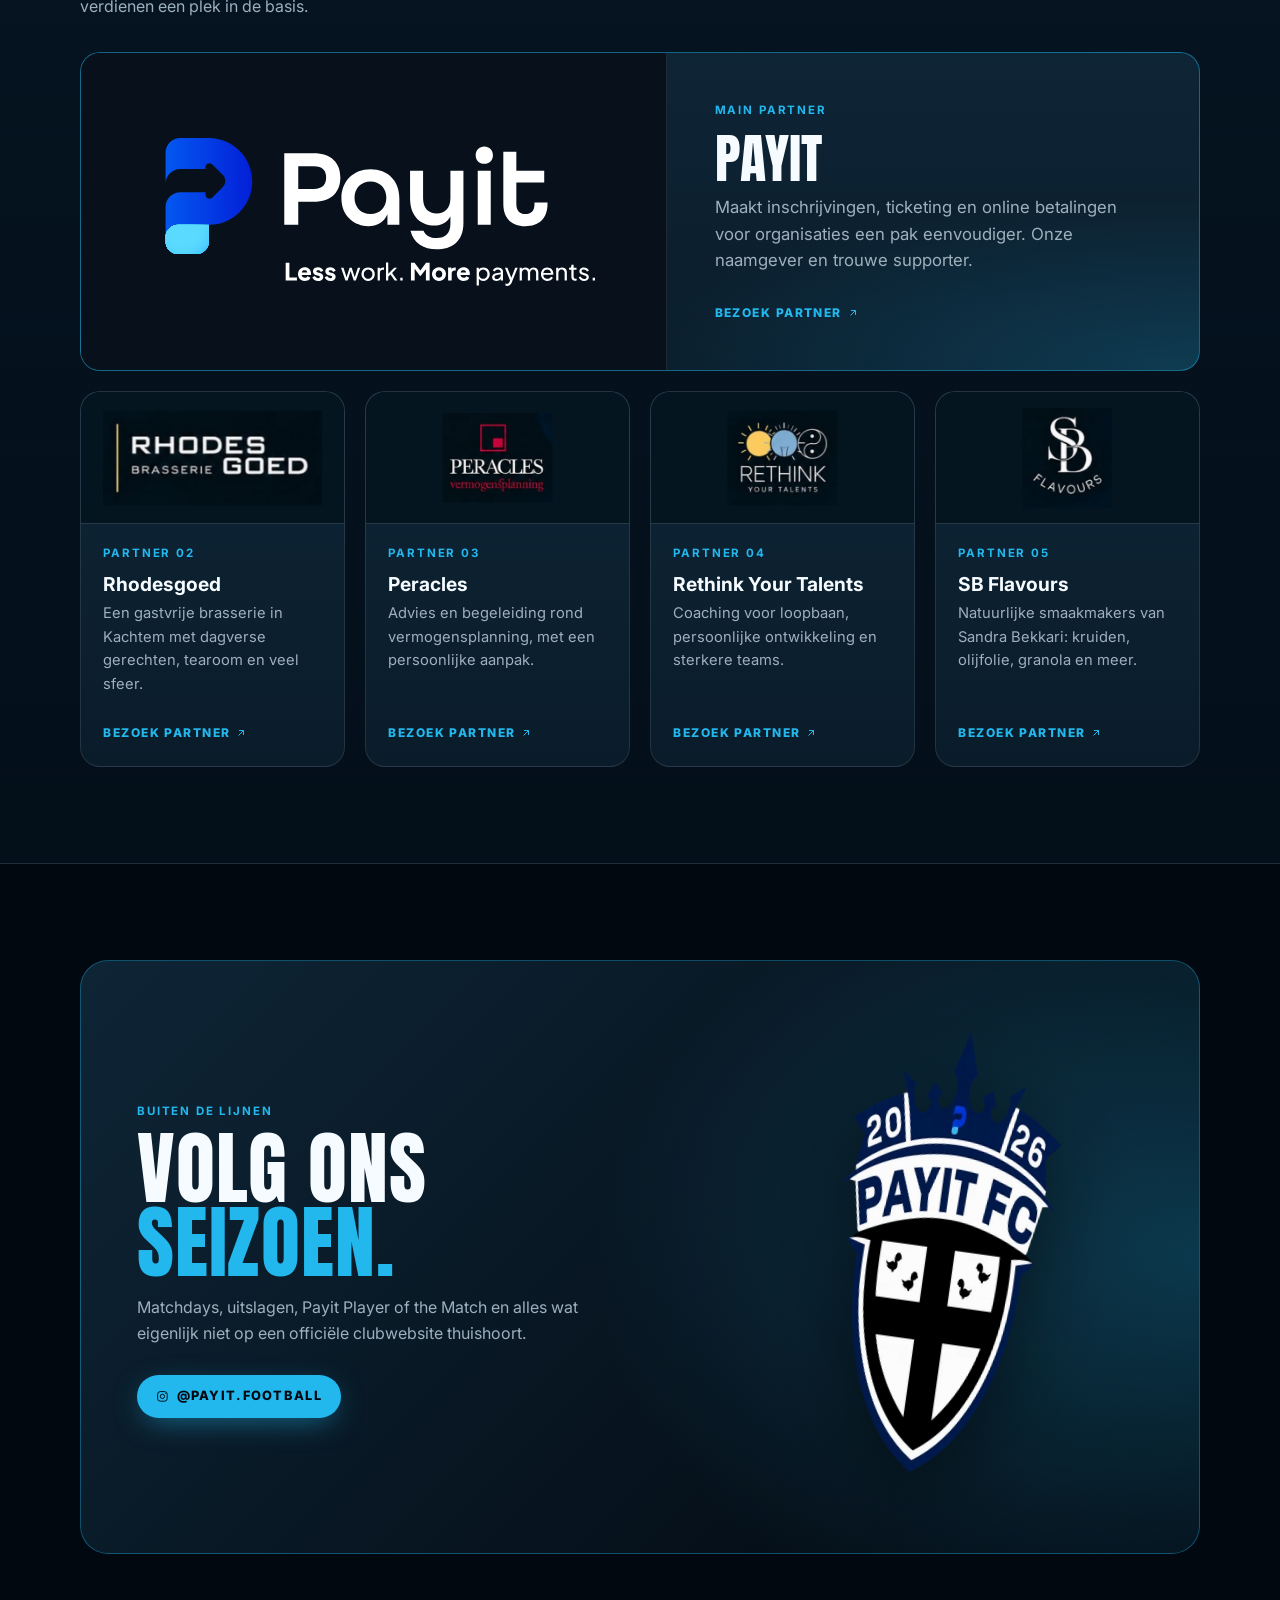
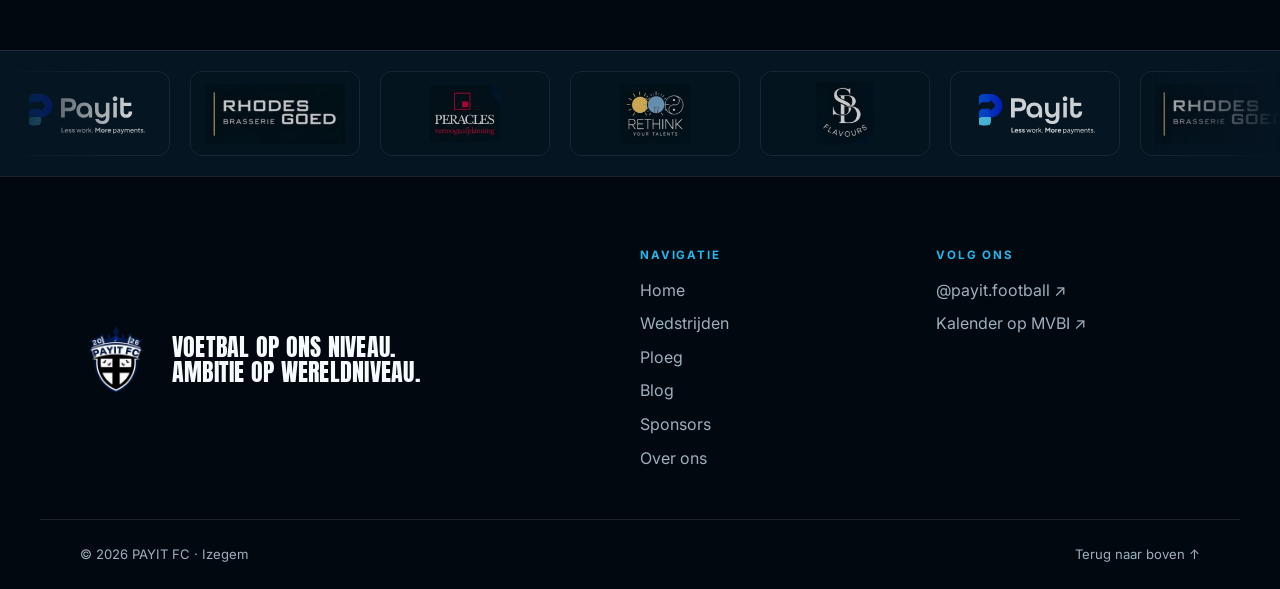
==== commit a0dd6451: "Klassement bijgewerkt van MVBI" ====
--- a/index.html
+++ b/index.html
@@ -44,7 +44,7 @@
         <button class="menu-btn" aria-expanded="false" aria-controls="main-nav" aria-label="Menu"><span></span><span></span></button>
       </div>
     </header>
-  <main id="main" data-stempel="1iag9nc">
+  <main id="main" data-stempel="1i3w7u">
       <section class="hero">
         <div class="wrap hero-grid">
           <div class="hero-copy">
@@ -81,23 +81,23 @@
           <div class="grid-2 mt">
 
       <div class="card next-card">
-        <div class="next-top"><p class="kicker">Volgende match</p><span class="tag">Uit</span></div>
+        <div class="next-top"><p class="kicker">Volgende match</p><span class="tag">Thuis</span></div>
         <div class="versus">
-          <div class="team"><span class="">Bloemgat</span></div>
+          <div class="team"><span class="us">PAYIT FC</span></div>
           <div class="vs">VS</div>
-          <div class="team"><span class="us">PAYIT FC</span></div>
-        </div>
-        <div class="countdown" data-target="2026-11-25T18:00:00.000Z" aria-live="off">
+          <div class="team"><span class="">MBD United</span></div>
+        </div>
+        <div class="countdown" data-target="2026-11-30T19:30:00.000Z" aria-live="off">
           <div><b data-u="d">–</b><small>dagen</small></div>
           <div><b data-u="h">–</b><small>uur</small></div>
           <div><b data-u="m">–</b><small>min</small></div>
           <div><b data-u="s">–</b><small>sec</small></div>
         </div>
         <div class="meta">
-          <span><svg viewBox="0 0 24 24" fill="none" stroke="currentColor" stroke-width="1.8" aria-hidden="true"><circle cx="12" cy="12" r="9"/><path d="M12 7v5l3 2"/></svg>woensdag 25 november · 19:00</span>
-          <span><svg viewBox="0 0 24 24" fill="none" stroke="currentColor" stroke-width="1.8" aria-hidden="true"><path d="M12 21s-7-6.2-7-11.5A7 7 0 0 1 19 9.5C19 14.8 12 21 12 21z"/><circle cx="12" cy="9.5" r="2.5"/></svg>Kachtem</span>
-        </div>
-        <a class="link-arrow" href="https://www.mvbi.be/bloemgat-payit-fc" target="_blank" rel="noopener">Info op MVBI <svg viewBox="0 0 24 24" fill="none" stroke="currentColor" stroke-width="2" aria-hidden="true"><path d="M7 17 17 7M8 7h9v9"/></svg></a>
+          <span><svg viewBox="0 0 24 24" fill="none" stroke="currentColor" stroke-width="1.8" aria-hidden="true"><circle cx="12" cy="12" r="9"/><path d="M12 7v5l3 2"/></svg>maandag 30 november · 20:30</span>
+          <span><svg viewBox="0 0 24 24" fill="none" stroke="currentColor" stroke-width="1.8" aria-hidden="true"><path d="M12 21s-7-6.2-7-11.5A7 7 0 0 1 19 9.5C19 14.8 12 21 12 21z"/><circle cx="12" cy="9.5" r="2.5"/></svg>Izegem</span>
+        </div>
+        <a class="link-arrow" href="https://www.mvbi.be/payit-fc-mbd-united" target="_blank" rel="noopener">Info op MVBI <svg viewBox="0 0 24 24" fill="none" stroke="currentColor" stroke-width="2" aria-hidden="true"><path d="M7 17 17 7M8 7h9v9"/></svg></a>
       </div>
 
       <article class="card result-card ">
@@ -124,9 +124,9 @@
       <div class="table-wrap">
         <table class="standings">
           <thead><tr><th>#</th><th class="l">Ploeg</th><th title="Matchen">M</th><th title="Winst">W</th><th title="Gelijk">G</th><th title="Verlies">V</th><th class="hide-sm" title="Doelpunten voor">DV</th><th class="hide-sm" title="Doelpunten tegen">DT</th><th title="Doelsaldo">DS</th><th>Ptn</th></tr></thead>
-          <tbody><tr class=""><td>1</td><td class="l">MVC Deportivo VDM</td><td>9</td><td>8</td><td>1</td><td>0</td><td class="hide-sm">86</td><td class="hide-sm">24</td><td>+62</td><td><b>25</b></td></tr><tr class=""><td>2</td><td class="l">FC Ariba</td><td>10</td><td>8</td><td>1</td><td>1</td><td class="hide-sm">120</td><td class="hide-sm">21</td><td>+99</td><td><b>24</b></td></tr><tr class=""><td>3</td><td class="l">Checked by Vanhulle</td><td>9</td><td>8</td><td>0</td><td>1</td><td class="hide-sm">76</td><td class="hide-sm">36</td><td>+40</td><td><b>24</b></td></tr><tr class=""><td>4</td><td class="l">T&#39;Bloemgat</td><td>8</td><td>7</td><td>0</td><td>1</td><td class="hide-sm">56</td><td class="hide-sm">21</td><td>+35</td><td><b>21</b></td></tr><tr class=""><td>5</td><td class="l">Panna FC</td><td>9</td><td>7</td><td>0</td><td>2</td><td class="hide-sm">50</td><td class="hide-sm">31</td><td>+19</td><td><b>21</b></td></tr><tr class=""><td>6</td><td class="l">Orthopedie Van Parys</td><td>9</td><td>6</td><td>0</td><td>3</td><td class="hide-sm">74</td><td class="hide-sm">35</td><td>+39</td><td><b>18</b></td></tr><tr class="us"><td>7</td><td class="l">PAYIT FC</td><td>8</td><td>6</td><td>0</td><td>2</td><td class="hide-sm">74</td><td class="hide-sm">26</td><td>+48</td><td><b>18</b></td></tr><tr class=""><td>8</td><td class="l">MBD United</td><td>8</td><td>5</td><td>1</td><td>2</td><td class="hide-sm">46</td><td class="hide-sm">33</td><td>+13</td><td><b>16</b></td></tr></tbody>
+          <tbody><tr class=""><td>1</td><td class="l">FC Ariba</td><td>10</td><td>9</td><td>0</td><td>1</td><td class="hide-sm">120</td><td class="hide-sm">21</td><td>+99</td><td><b>27</b></td></tr><tr class=""><td>2</td><td class="l">MVC Deportivo VDM</td><td>9</td><td>8</td><td>1</td><td>0</td><td class="hide-sm">86</td><td class="hide-sm">24</td><td>+62</td><td><b>25</b></td></tr><tr class=""><td>3</td><td class="l">Checked by Vanhulle</td><td>9</td><td>8</td><td>0</td><td>1</td><td class="hide-sm">76</td><td class="hide-sm">36</td><td>+40</td><td><b>24</b></td></tr><tr class=""><td>4</td><td class="l">T&#39;Bloemgat</td><td>9</td><td>8</td><td>0</td><td>1</td><td class="hide-sm">63</td><td class="hide-sm">25</td><td>+38</td><td><b>24</b></td></tr><tr class=""><td>5</td><td class="l">Panna FC</td><td>9</td><td>7</td><td>0</td><td>2</td><td class="hide-sm">50</td><td class="hide-sm">31</td><td>+19</td><td><b>21</b></td></tr><tr class="us"><td>6</td><td class="l">PAYIT FC</td><td>9</td><td>6</td><td>0</td><td>3</td><td class="hide-sm">78</td><td class="hide-sm">33</td><td>+45</td><td><b>18</b></td></tr><tr class=""><td>7</td><td class="l">Orthopedie Van Parys</td><td>9</td><td>6</td><td>0</td><td>3</td><td class="hide-sm">74</td><td class="hide-sm">35</td><td>+39</td><td><b>18</b></td></tr><tr class=""><td>8</td><td class="l">MBD United</td><td>8</td><td>5</td><td>1</td><td>2</td><td class="hide-sm">46</td><td class="hide-sm">33</td><td>+13</td><td><b>16</b></td></tr></tbody>
         </table>
-      </div><p class="table-note">Bron: <a href="https://www.mvbi.be/klassement" target="_blank" rel="noopener">MVBI</a> · bijgewerkt 25/11/2026 · M matchen · W winst · G gelijk · V verlies · DV/DT doelpunten voor/tegen · DS doelsaldo</p>
+      </div><p class="table-note">Bron: <a href="https://www.mvbi.be/klassement" target="_blank" rel="noopener">MVBI</a> · bijgewerkt 26/11/2026 · M matchen · W winst · G gelijk · V verlies · DV/DT doelpunten voor/tegen · DS doelsaldo</p>
           </div>
         </div>
       </section>
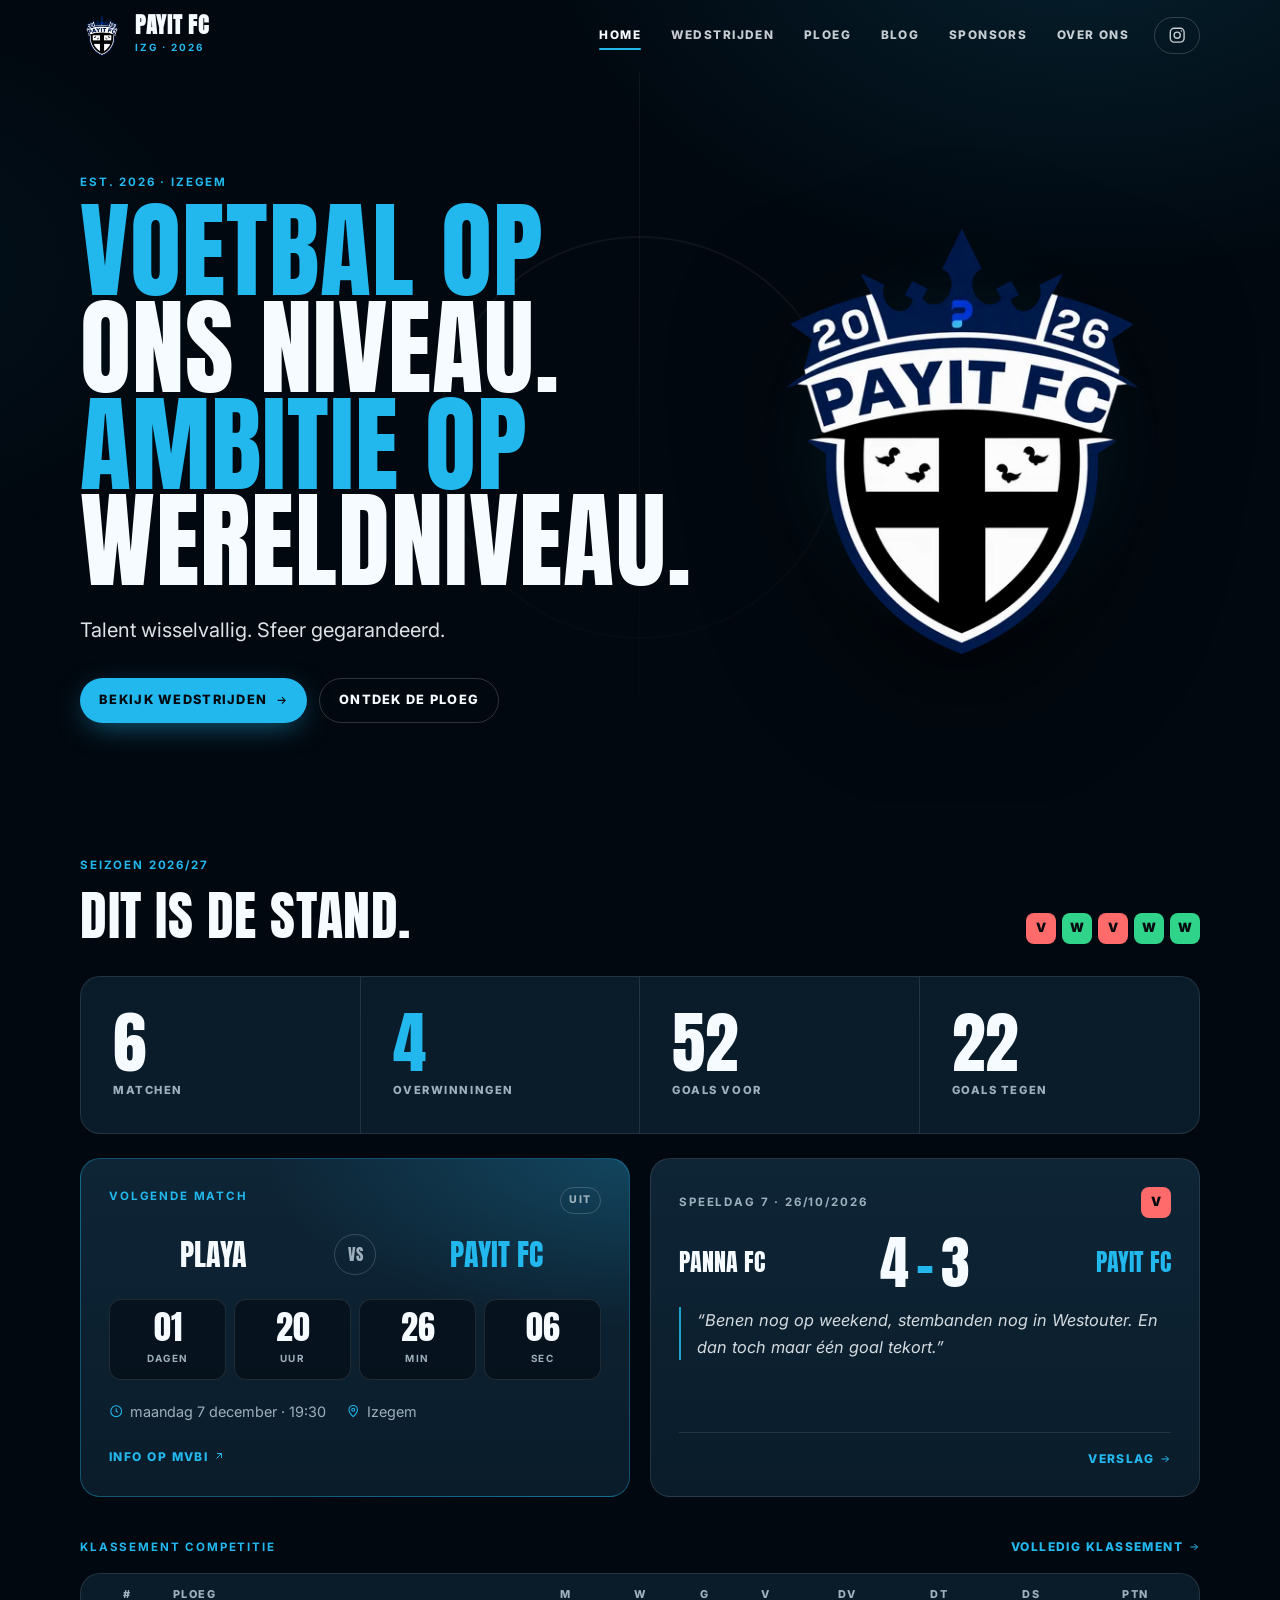
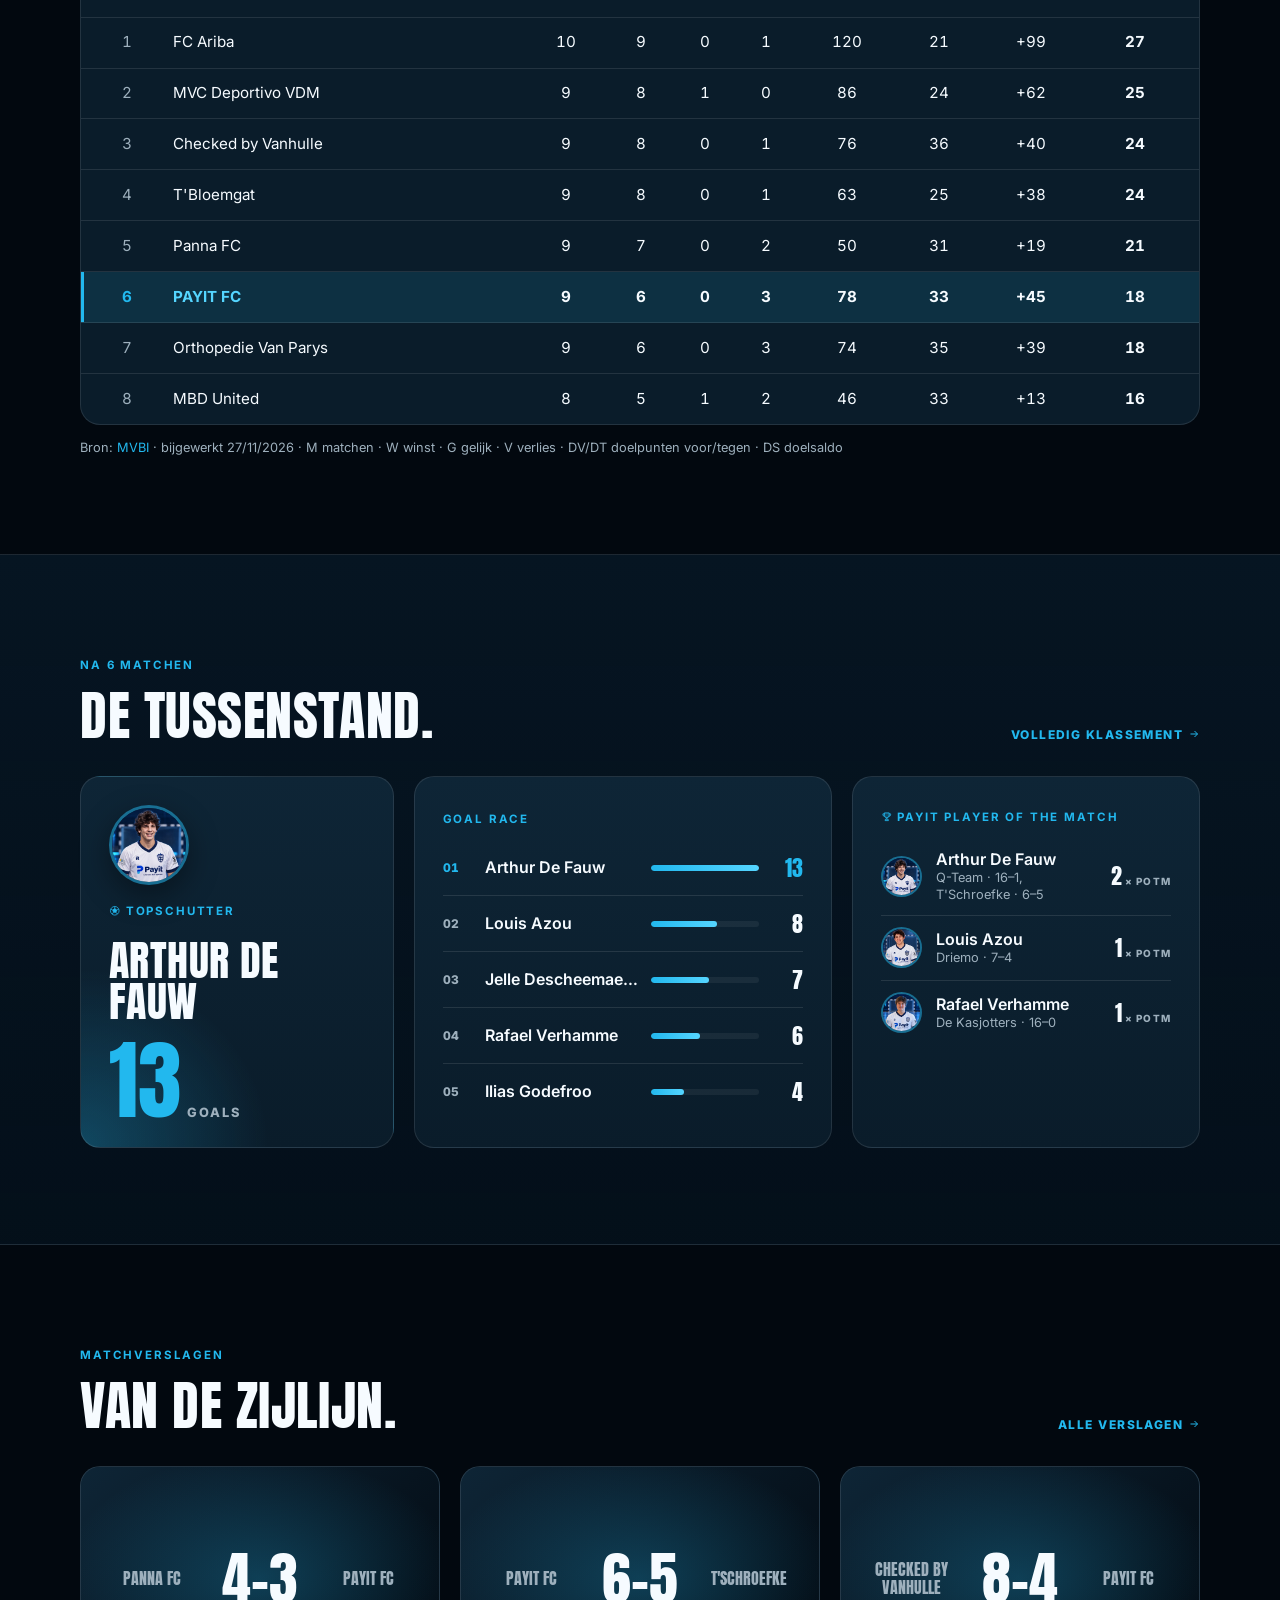
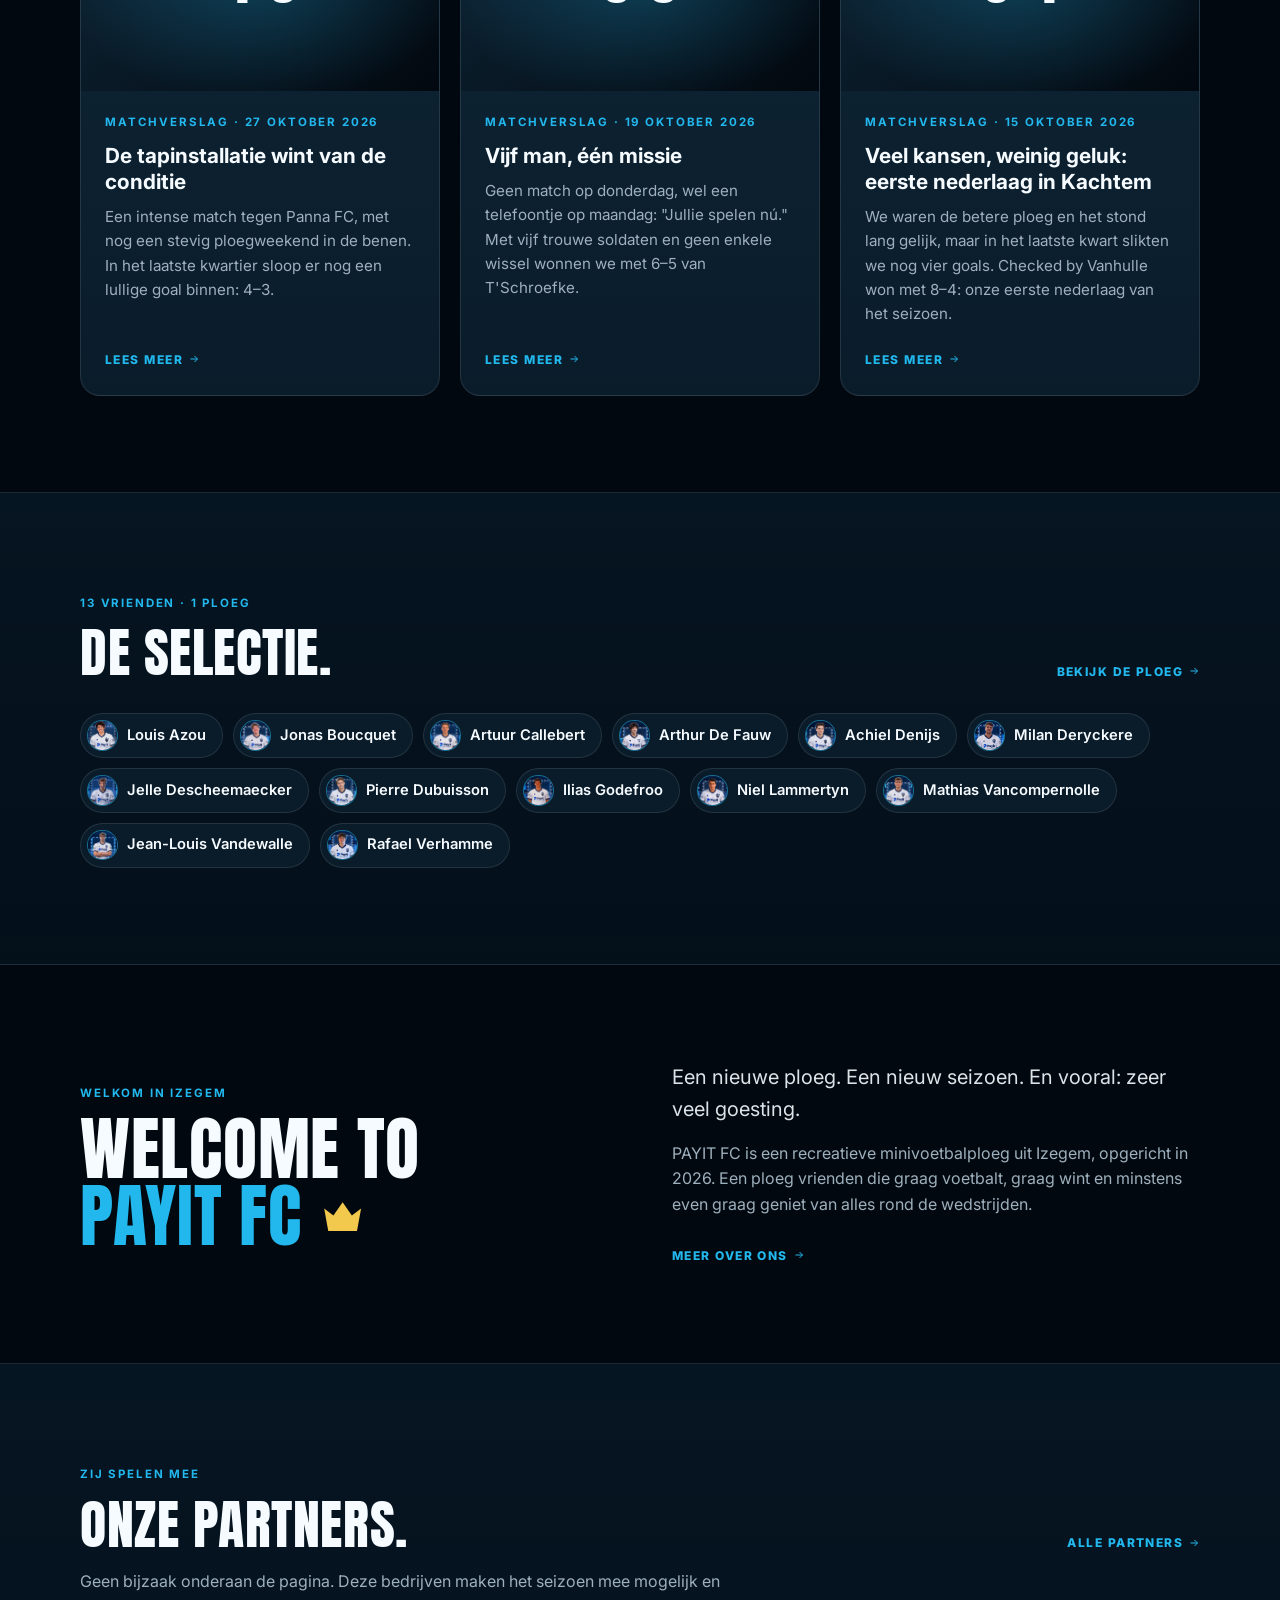
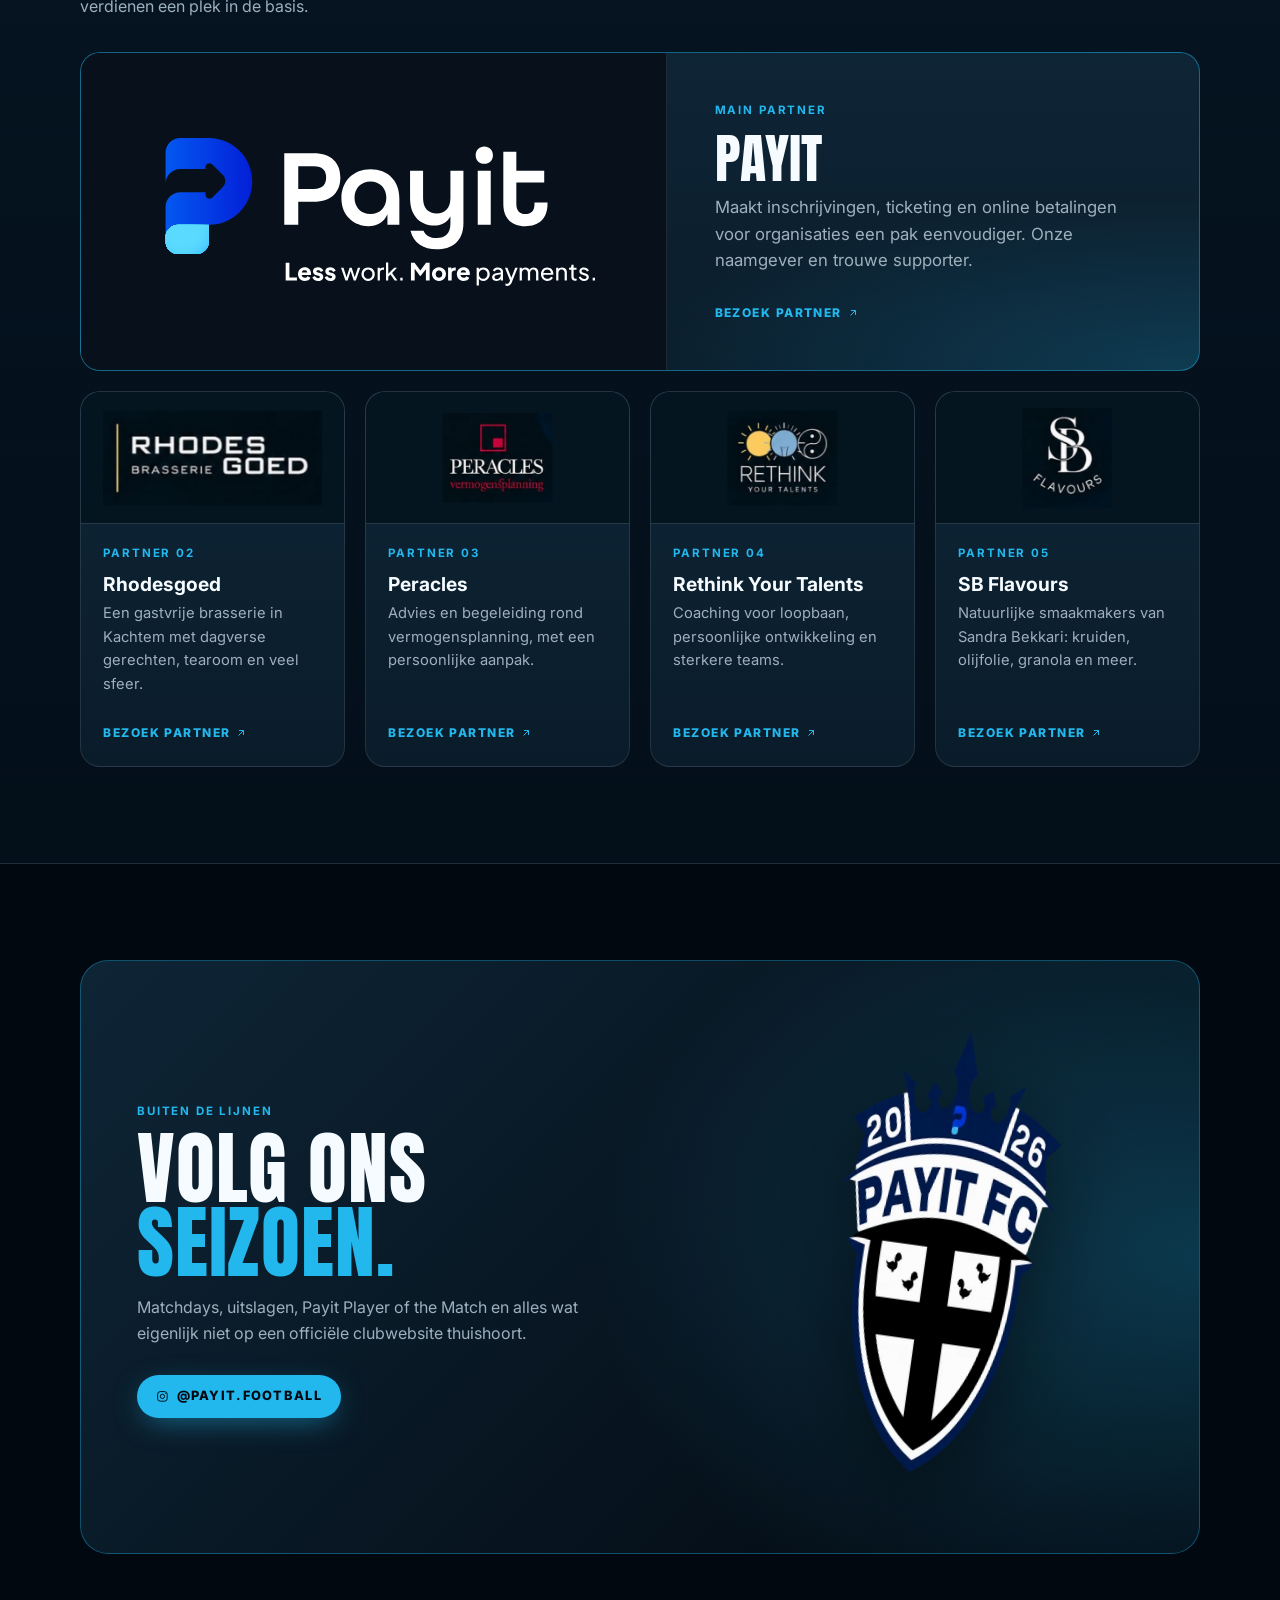
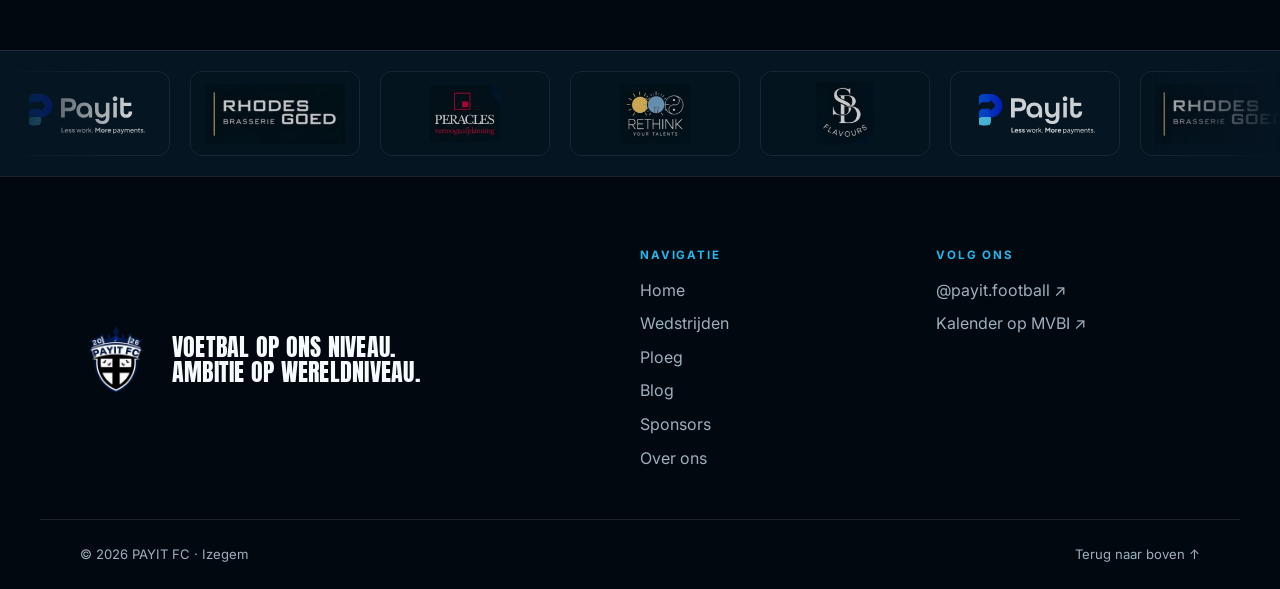
==== commit e42e8a0e: "Klassement bijgewerkt van MVBI" ====
--- a/index.html
+++ b/index.html
@@ -44,7 +44,7 @@
         <button class="menu-btn" aria-expanded="false" aria-controls="main-nav" aria-label="Menu"><span></span><span></span></button>
       </div>
     </header>
-  <main id="main" data-stempel="1i3w7u">
+  <main id="main" data-stempel="1dnh7f0">
       <section class="hero">
         <div class="wrap hero-grid">
           <div class="hero-copy">
@@ -126,7 +126,7 @@
           <thead><tr><th>#</th><th class="l">Ploeg</th><th title="Matchen">M</th><th title="Winst">W</th><th title="Gelijk">G</th><th title="Verlies">V</th><th class="hide-sm" title="Doelpunten voor">DV</th><th class="hide-sm" title="Doelpunten tegen">DT</th><th title="Doelsaldo">DS</th><th>Ptn</th></tr></thead>
           <tbody><tr class=""><td>1</td><td class="l">FC Ariba</td><td>10</td><td>9</td><td>0</td><td>1</td><td class="hide-sm">120</td><td class="hide-sm">21</td><td>+99</td><td><b>27</b></td></tr><tr class=""><td>2</td><td class="l">MVC Deportivo VDM</td><td>9</td><td>8</td><td>1</td><td>0</td><td class="hide-sm">86</td><td class="hide-sm">24</td><td>+62</td><td><b>25</b></td></tr><tr class=""><td>3</td><td class="l">Checked by Vanhulle</td><td>9</td><td>8</td><td>0</td><td>1</td><td class="hide-sm">76</td><td class="hide-sm">36</td><td>+40</td><td><b>24</b></td></tr><tr class=""><td>4</td><td class="l">T&#39;Bloemgat</td><td>9</td><td>8</td><td>0</td><td>1</td><td class="hide-sm">63</td><td class="hide-sm">25</td><td>+38</td><td><b>24</b></td></tr><tr class=""><td>5</td><td class="l">Panna FC</td><td>9</td><td>7</td><td>0</td><td>2</td><td class="hide-sm">50</td><td class="hide-sm">31</td><td>+19</td><td><b>21</b></td></tr><tr class="us"><td>6</td><td class="l">PAYIT FC</td><td>9</td><td>6</td><td>0</td><td>3</td><td class="hide-sm">78</td><td class="hide-sm">33</td><td>+45</td><td><b>18</b></td></tr><tr class=""><td>7</td><td class="l">Orthopedie Van Parys</td><td>9</td><td>6</td><td>0</td><td>3</td><td class="hide-sm">74</td><td class="hide-sm">35</td><td>+39</td><td><b>18</b></td></tr><tr class=""><td>8</td><td class="l">MBD United</td><td>8</td><td>5</td><td>1</td><td>2</td><td class="hide-sm">46</td><td class="hide-sm">33</td><td>+13</td><td><b>16</b></td></tr></tbody>
         </table>
-      </div><p class="table-note">Bron: <a href="https://www.mvbi.be/klassement" target="_blank" rel="noopener">MVBI</a> · bijgewerkt 26/11/2026 · M matchen · W winst · G gelijk · V verlies · DV/DT doelpunten voor/tegen · DS doelsaldo</p>
+      </div><p class="table-note">Bron: <a href="https://www.mvbi.be/klassement" target="_blank" rel="noopener">MVBI</a> · bijgewerkt 27/11/2026 · M matchen · W winst · G gelijk · V verlies · DV/DT doelpunten voor/tegen · DS doelsaldo</p>
           </div>
         </div>
       </section>
